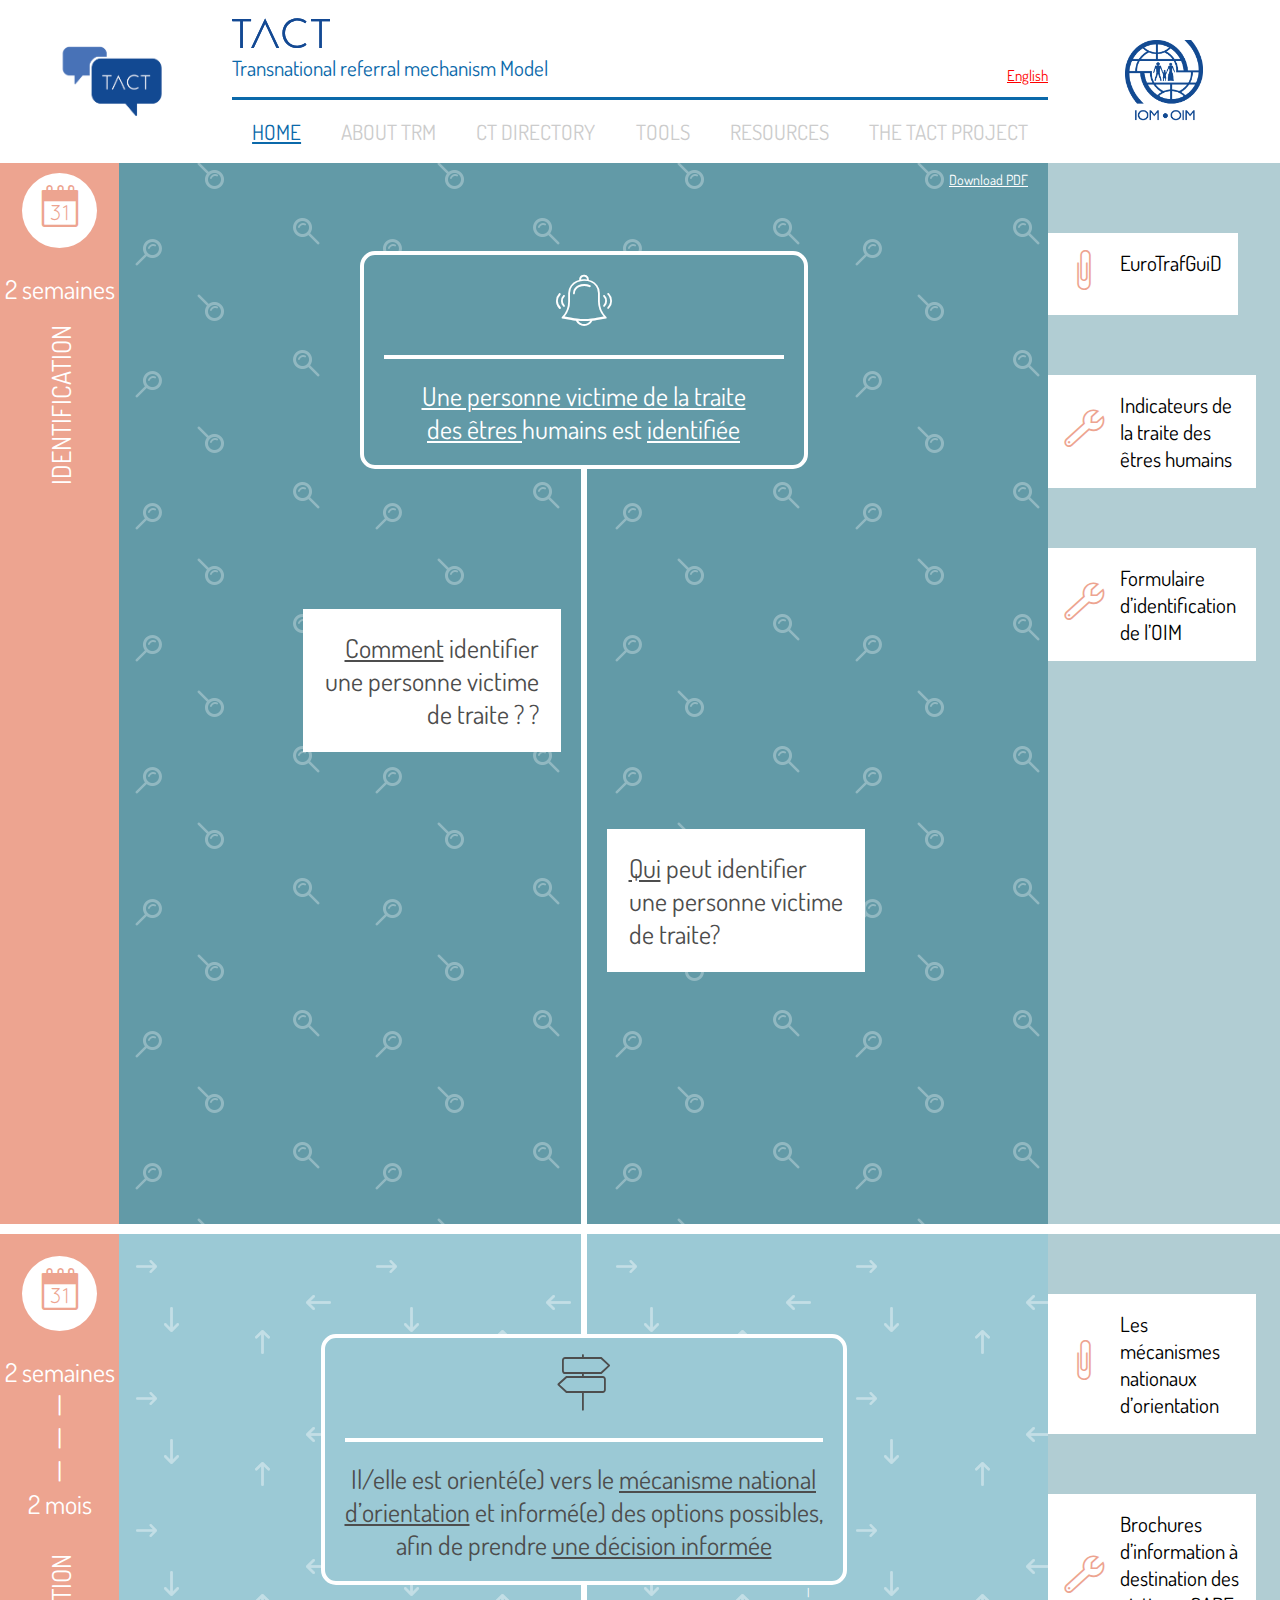
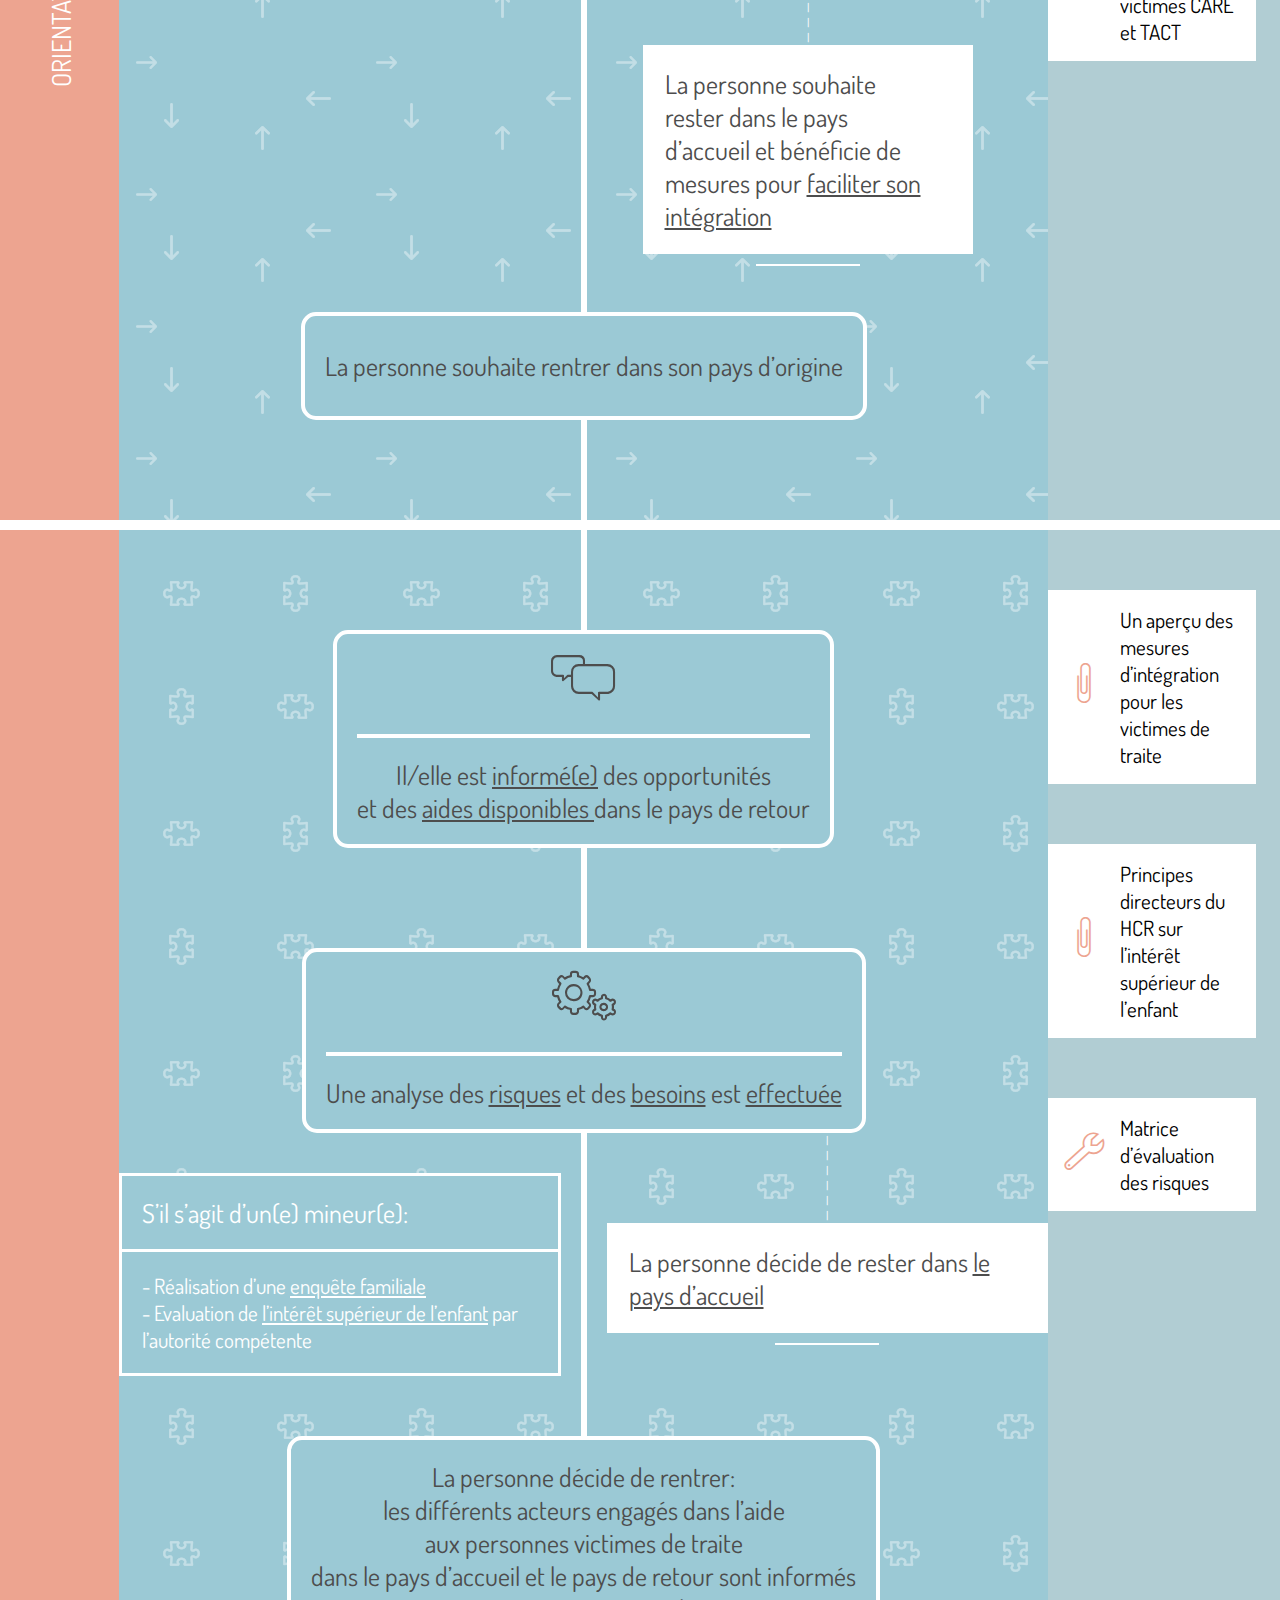
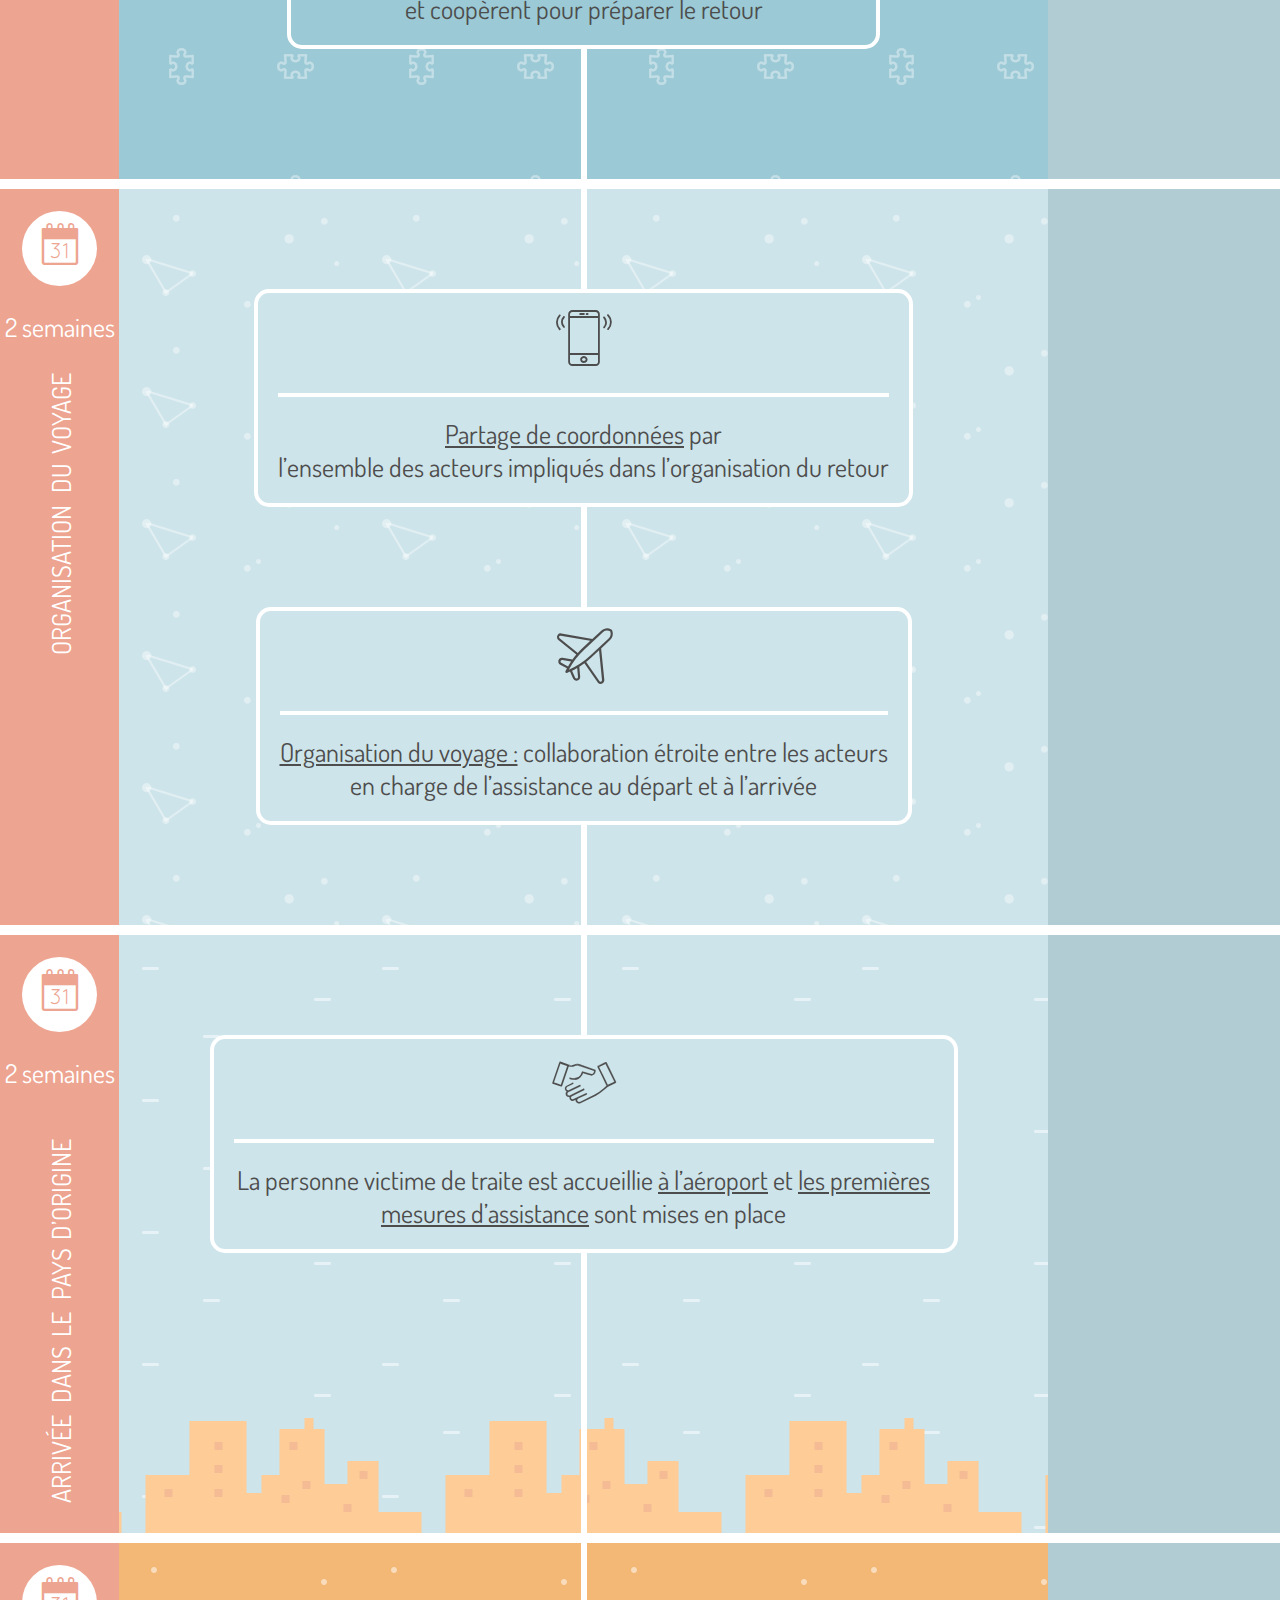
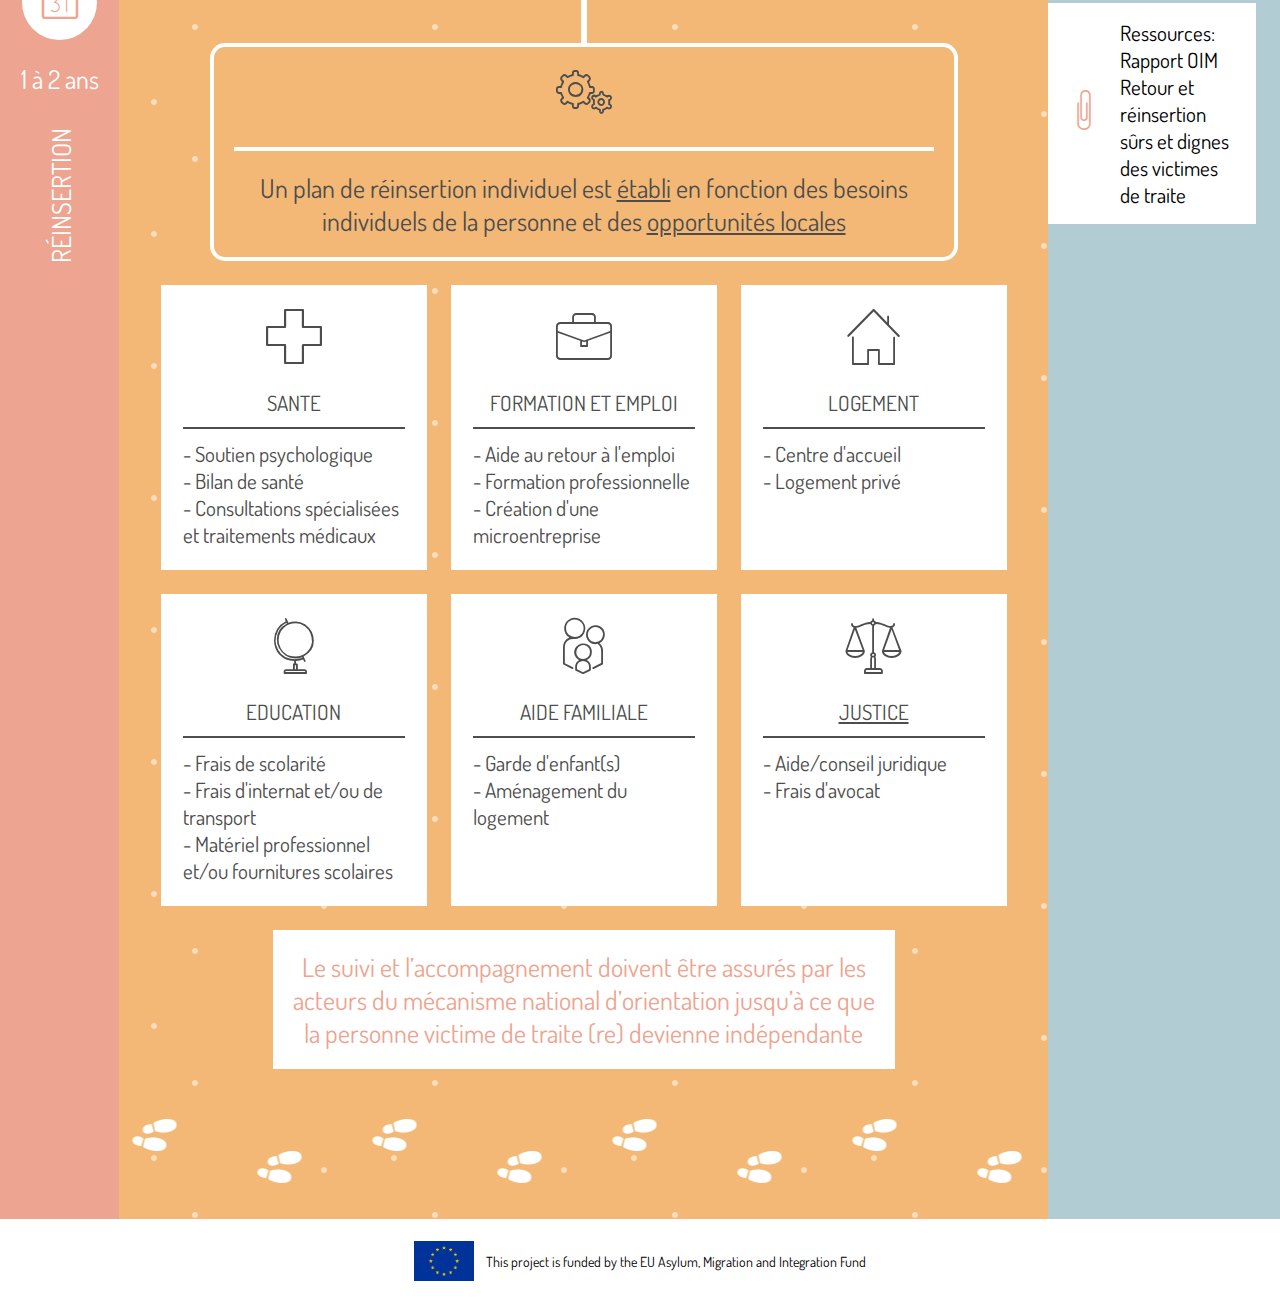
==== fr/index.html @ b8e8176a "finish translate links ressources / tools on index page put link to the english page" ====
<!DOCTYPE html>
<html>
<head>

	<title>TACT | Transnational referral mechanism Model</title>
	<meta charset="UTF-8">

	<script src="https://ajax.googleapis.com/ajax/libs/jquery/1.12.4/jquery.min.js"></script>
	<link href="https://fonts.googleapis.com/css?family=Dosis" rel="stylesheet">

	<script type="text/javascript">

		$(function() {
			// Set this variable with the height of your sidebar + header
			var offsetPixels = 859;
			var stopOffessetPixels = 1337;

			$(window).scroll(function() {

				console.log($(window).scrollTop());

				if ($(window).scrollTop() > offsetPixels && $(window).scrollTop() < stopOffessetPixels) {

					$( ".scrollingBox" ).css({
						"position": "fixed",
						"top": "167px"
					});

				} else {

					$( ".scrollingBox" ).css({
						"position": "static"
					});

				}

			});
		});

		function showModal (id) {
			console.log(document.getElementById(id))
			document.getElementById(id).classList.add('modal-open');
		}

		function hideModal (id) {
			document.getElementById(id).classList.remove('modal-open');
		}

	</script>

	<link href="./main.css" media="all" rel="stylesheet" type="text/css">
</head>
<body>
	<div style="display:flex;flex-direction:column;">

		<div style="position: fixed;top: 0;left: 0;width: 100%;z-index: 999;">

			<div style="display:flex;background-color:white;">

				<div class="flex justify-content-center" style="width:232px;min-width:232px;max-width:232px;text-align:center;"><img src="tact-logo.png" style="height:84px;margin-top:40px;" /></div>
				<div style="flex-grow:1;color:#0b69aa;display:flex;flex-direction:column;padding:18px 0 0 0;">
					<div><img src="tact-title.svg" style="height:30px;"></div>
					<div style="display:flex;">
						<div style="flex-grow:1;font-size:21px;">Transnational referral mechanism Model</div>
						<div><a style="color:red;font-size:15px;" href="../index.html">English</a></div>
					</div>
					<div style="height:3px;background-color:#0b69aa;margin:10px 0 0 0;"></div>
					<div style="display:flex;font-size:21px;text-align:center;">

						<a class="menu-button" href="./index.html" style="color: #0b69aa;text-decoration:underline;">HOME</a>
						<a class="menu-button" href="./about-trm.html" >ABOUT TRM</a>
						<a class="menu-button" href="http://iomfrance.org/sites/default/files/Repertoire_IOM_EN_2018_WEB.pdf" target="_blank" >CT DIRECTORY</a>
						<a class="menu-button" href="./tools.html" >TOOLS</a>
						<a class="menu-button" href="./resources.html" >RESOURCES</a>
						<a class="menu-button" href="./the-tact-project.html" >THE TACT PROJECT</a>

					</div>

				</div>
				<div class="flex justify-content-center" style="width:232px;min-width:232px;max-width:232px;text-align:center;"><img src="iom-oim-logo.svg" style="height:84px;margin-top:40px;" /></div>
			</div>

		</div>

		<div style="height:151px;"></div>

		<div style="display:flex;">

			<div style="background-color:#eda490;color:white;">
				<div class="flex justify-content-center" style="margin:22px;border-radius:75px;height:75px;width:75px;background-color:white;color:#eda490;"><i class="icon-calendar align-self-center" style="font-size:42px;"></i></div>
				<div style="text-align:center;margin-top:24px;">2 semaines</div>
				<div style="position:relative;margin-top:100px;">
					<div style="position: absolute;top: 50%;left: 50%;transform:  translateX(-50%) translateY(-50%) rotate(-90deg);">IDENTIFICATION</div>
				</div>
			</div>
			<div style="flex-grow:1;display:flex;flex-direction:column;background-color:#629aa7;color:white;background-image:url('images/background/loupe2.png'); ">

				<div style="height:100px;text-align:right;">
					<a style="color:white;display:block;padding:20px;font-size:14px;" href="Schema.pdf" target="_blank">Download PDF</a>

				</div>

				<div style="display:flex;justify-content:center;">
					<div style="min-width:400px;max-width:700px;margin:0 20px;border: 4px solid transparent;border-radius:15px;border-color:white;padding:0 20px;text-align:center; background-color:#629aa7; ">
						<div class="flex justify-content-center" style="height:100px;font-size:56px;"><i class="icon-bell align-self-center"></i></div>
						<div class="separator-horizontal"></div>
						<div style="padding:20px 0;"> <a onclick="showModal('VictimOfTrafficking')" name="VictimOfTraffickingLink" class="open-modal">Une personne victime de la traite</br> des êtres </a> humains est <a onclick="showModal('identified')" name="identifiedLink" class="open-modal">identifiée</a></div>
					</div>
				</div>

				<div style="flex-grow:1;display:table;width:100%;">

					<div style="width:50%;display: table-cell;vertical-align:top;border-style:solid;border-color:white;border-width:0 3px 0 0;text-align:right;">

						<div style="display:inline-block;background-color:white;color:#4d4d4d;padding:22px;margin: 140px 20px 0 0;"><a onclick="showModal('how')" name="howLink" class="open-modal">Comment</a> identifier </br> une personne victime </br> de traite ? ?</div>

					</div>
					<div style="width:50%;display: table-cell;vertical-align:top;border-style:solid;border-color:white;border-width:0 0 0 3px;">
						<div style="display:inline-block;background-color:white;color:#4d4d4d;padding:22px;margin: 360px 0 222px 20px;"><a onclick="showModal('who')" name="whoLink" class="open-modal">Qui</a> peut identifier </br> une personne victime </br> de traite?</div>
					</div>
				</div>

				<div style="display:flex;justify-content:center;height:30px;">
					<div style="background-color:white;width:6px;"></div>
				</div>

			</div>
			<div style="background-color:#b1cdd3;width:232px;min-width:232px;max-width:232px;">

				<div style="text-align:center;font-size:18px;padding-top:22px;color:#629aa7;"><br/></div>

				<a class="right-box" href="http://www.expertisefrance.fr/eng/What-we-do/Stability-Safety-and-Security/Identification-of-Victims-of-Trafficking-in-Human-Beings-EuroTrafGuID-Project" target="_blank" style="margin-top:38px;">
					<div class="flex">
						<div class="flex justify-content-center" style="font-size:40px;color:#eda490;padding-right:16px;"><i class="icon-clip align-self-center"></i></div>
						<div class="right-box-name">EuroTrafGuiD</div>
					</div>
				</a>

				<a class="right-box" href="./tools.html"target="_blank">
					<div class="flex">
						<div class="flex justify-content-center" style="font-size:40px;color:#eda490;padding-right:16px;"><i class="icon-wrench align-self-center"></i></div>
						<div class="right-box-name" class="right-box-name">Indicateurs de la traite des êtres humains</div>
					</div>
				</a>

				<a class="right-box" href="./tools.html" target="_blank">
					<div class="flex">
						<div class="flex justify-content-center" style="font-size:40px;color:#eda490;padding-right:16px;"><i class="icon-wrench align-self-center"></i></div>
						<div class="right-box-name" class="right-box-name">Formulaire d’identification de l’OIM</div>
					</div>
				</a>

			</div>


		</div>

		<div style="background-color:white;height:10px;"></div>

		<div style="display:flex;">

			<div style="background-color:#eda490;color:white;min-width:119px;width:119px;">
				<div class="scrollingBox">
					<div class="flex justify-content-center" style="margin:22px;border-radius:75px;height:75px;width:75px;background-color:white;color:#eda490;"><i class="icon-calendar align-self-center" style="font-size:42px;"></i></div>
					<div style="text-align:center;margin-top:24px;">2 semaines</div>
					<div style="text-align:center;">|<br>|<br>|</div>
					<div style="text-align:center;">2 mois</div>
					<div style="position:relative;margin-top:100px;">
						<div style="position: absolute;top: 50%;left: 50%;transform:  translateX(-50%) translateY(-50%) rotate(-90deg);">ORIENTATION</div>
					</div>
				</div>
			</div>

			<div style="flex-grow:1;display:flex;flex-direction:column;background-color:#9bc9d5;color:#4d4d4d;background-image:url('images/background/arrows.png');">

				<div style="display:flex;justify-content:center;height:100px;">
					<div style="background-color:white;width:6px;"></div>
				</div>

				<div style="display:flex;justify-content:center;">
					<div style="border: 4px solid transparent;border-radius:15px;border-color:white; padding:0 20px;text-align:center; background-color:#9bc9d5; ">
						<div class="flex justify-content-center" style="height:100px;font-size:56px;"><i class="icon-directions align-self-center"></i></div>
						<div class="separator-horizontal"></div>
						<div style="padding:20px 0;">Il/elle est orienté(e) vers le <a onclick="showModal('NationalReferralMechanism')" name="NationalReferralMechanismLink" class="open-modal">mécanisme national <br> d’orientation</a> et informé(e) des options possibles,<br> afin de prendre <a onclick="showModal('makeAnInformedDecision')" name="makeAnInformedDecisionLink" class="open-modal">une décision informée</a></div>
					</div>
				</div>

				<div style="flex-grow:1;display: table;width:100%;">

					<div style="width:50%;display: table-cell;vertical-align:top;border-style:solid;border-color:white;border-width:0 3px 0 0;text-align:right;">

					</div>
					<div style="width:50%;display: table-cell;vertical-align:top;border-style:solid;border-color:white;border-width:0 0 0 3px;">

						<div style="margin: 0 56px 46px 56px;display:inline-block;max-width:330px;">
							<div style="text-align:center;font-size:12px;color:white;">|<br>|<br>|<br>|</div>
							<div style="display:inline-block;background-color:white;color:#4d4d4d;padding:22px;">La personne souhaite <br> rester dans le pays <br> d’accueil et bénéficie de mesures pour <a onclick="showModal('BenefitsFromIntegrationMeasures')" name="BenefitsFromIntegrationMeasuresLink" class="open-modal">faciliter son intégration</a></div>
							<div style="margin: 0 auto;height:2px;width:104px;background-color:white;margin-top:10px;"></div>
						</div>
					</div>
				</div>

				<div style="display:flex;justify-content:center;">
					<div style="line-height:100px;border: 4px solid transparent;border-radius:15px;border-color:white;padding:0 20px;text-align:center; background-color:#9bc9d5; ">La personne souhaite rentrer dans son pays d’origine</div>
				</div>

				<div style="display:flex;justify-content:center;height:100px;">
					<div style="background-color:white;width:6px;"></div>
				</div>

			</div>


			<div style="background-color:#b1cdd3;width:232px;min-width:232px;max-width:232px;">

				<a class="right-box" href="https://www.osce.org/odihr/13967?download=true" target="_blank">
					<div class="flex">
						<div class="flex justify-content-center" style="font-size:40px;color:#eda490;padding-right:16px;"><i class="icon-clip align-self-center"></i></div>
						<div class="right-box-name">Les mécanismes nationaux d’orientation</div>
					</div>
				</a>

				<a class="right-box" href="./tools.html"target="_blank">
					<div class="flex">
						<div class="flex justify-content-center" style="font-size:40px;color:#eda490;padding-right:16px;"><i class="icon-wrench align-self-center"></i></div>
						<div class="right-box-name">Brochures d’information à destination des victimes CARE et TACT</div>
					</div>
				</a>

			</div>


		</div>

		<div style="background-color:white;height:10px;"></div>

		<div style="display:flex;">

			<div style="background-color:#eda490;color:white;min-width:119px;width:119px;">
				<div>


					<div style="text-align:center;margin-top:24px;"></div>
					<div style="text-align:center;"></div>
					<div style="position:relative;margin-top:100px;">
						<div style="position: absolute;top: 50%;left: 50%;transform:  translateX(-50%) translateY(-50%) rotate(-90deg);"></div>
					</div>
					<div style="position:relative;margin-top:200px;">
						<div style="position: absolute;top: 50%;left: 50%;transform:  translateX(-50%) translateY(-50%) rotate(-90deg);"></div>
					</div>
					<div style="position:relative;margin-top:252px;">
						<div style="position: absolute;top: 50%;left: 50%;transform:  translateX(-50%) translateY(-50%) rotate(-90deg);"></div>
					</div>
					<div style="position:relative;margin-top:312px;">
						<div style="position: absolute;top: 50%;left: 50%;transform:  translateX(-50%) translateY(-50%) rotate(-90deg);"></div>
					</div>
				</div>
			</div>

			<div style="flex-grow:1;display:flex;flex-direction:column;background-color:#9bc9d5;color:#4d4d4d;background-image:url('images/background/puzzle5.png');">

				<div style="display:flex;justify-content:center;height:100px;">
					<div style="background-color:white;width:6px;"></div>
				</div>

				<div style="display:flex;justify-content:center;">
					<div style="min-width:400px;max-width:700px;margin:0 20px;border: 4px solid transparent;border-radius:15px;border-color:white;padding:0 20px;text-align:center; background-color:#9bc9d5 ">
						<div class="flex justify-content-center" style="height:100px;font-size:64px;"><i class="icon-chat align-self-center"></i></div>
						<div class="separator-horizontal"></div>
						<div style="padding:20px 0;">Il/elle est <a onclick="showModal('madeAware')" name="madeAwareLink" class="open-modal">informé(e)</a> des opportunités <br> et des <a onclick="showModal('reintegrationOpportunities')" name="reintegrationOpportunitiesLink" class="open-modal">aides disponibles </a>dans le pays de retour</div>
					</div>
				</div>

				<div style="display:flex;justify-content:center;height:100px;">
					<div style="background-color:white;width:6px;"></div>
				</div>

				<div style="display:flex;justify-content:center;">
					<div style="min-width:400px;max-width:700px;margin:0 20px;border: 4px solid transparent;border-radius:15px;border-color:white;padding:0 20px;text-align:center; background-color:#9bc9d5 ">
						<div class="flex justify-content-center" style="height:100px;font-size:64px;"><i class="icon-gears align-self-center"></i></div>
						<div class="separator-horizontal"></div>
						<div style="padding:20px 0;"> Une analyse des <a onclick="showModal('risk')" name="riskLink" class="open-modal">risques</a> et des <a onclick="showModal('needs')" name="needsLink" class="open-modal">besoins</a> est <a onclick="showModal('performed')" name="performedLink" class="open-modal">effectuée </a> </div>
					</div>
				</div>

				<div style="flex-grow:1;display: table;width:100%;">

					<div style="width:50%;display: table-cell;vertical-align:top;border-style:solid;border-color:white;border-width:0 3px 0 0;text-align:right; ">

						<div style="margin: 40px 20px 60px 0;display:inline-block;text-align:left;border-style:solid;color:white; background-color:#9bc9d5; ">
							<div style="padding:20px;">S’il s’agit d’un(e) mineur(e): <a onclick="showModal('unaccompaniedChild')" name="unaccompaniedChildLink" class="open-modal"></a></div>
							<div style="height:3px;width:100%;background-color:white;"></div>
							<div style="padding:20px;font-size:21px;">- Réalisation d’une <a onclick="showModal('familyTracingAndAssessment')" name="familyTracingAndAssessmentLink" class="open-modal"> enquête familiale </a><br>- Evaluation de <a onclick="showModal('BestInterestDetermination')" name="BestInterestDeterminationLink" class="open-modal">l’intérêt supérieur de l’enfant</a> par l’autorité compétente</div>
						</div>

					</div>
					<div style="width:50%;display: table-cell;vertical-align:top;border-style:solid;border-color:white;border-width:0 0 0 3px;">

						<div style="margin: 0 0 0 20px;display:inline-block;">
							<div style="text-align:center;font-size:12px;color:white;">|<br>|<br>|<br>|<br>|<br>|</div>
							<div style="display:inline-block;background-color:white;color:#4d4d4d;padding:22px;">La personne décide de rester dans <a onclick="showModal('stayInTheCountryOfDestination')" name="stayInTheCountryOfDestinationLink" class="open-modal">le pays d’accueil</a></div>
							<div style="margin: 0 auto;height:2px;width:104px;background-color:white;margin-top:10px;"></div>
						</div>
					</div>
				</div>

				<div style="display:flex;justify-content:center;">
					<div style="border: 4px solid transparent;border-radius:15px;border-color:white;padding:20px;text-align:center; background-color:#9bc9d5; ">La personne décide de rentrer:<br> les différents acteurs engagés dans l’aide <br> aux personnes victimes de traite<br> dans le pays d’accueil et le pays de retour sont informés <br>et coopèrent pour préparer le retour<br></div>
				</div>

				<div style="display:flex;justify-content:center;height:100px;">
					<div style="background-color:white;width:6px;"></div>
				</div>

				<div style="display:flex;justify-content:center;height:30px;">
					<div style="background-color:white;width:6px;"></div>
				</div>

			</div>


			<div style="background-color:#b1cdd3;width:232px;min-width:232px;max-width:232px;">

				<a class="right-box" href="http://www.opvang.nl/files/Safe_Future_Methodology.pdf" target="_blank">
					<div class="flex">
						<div class="flex justify-content-center" style="font-size:40px;color:#eda490;padding-right:16px;"><i class="icon-clip align-self-center"></i></div>
						<div class="right-box-name">Un aperçu des mesures d’intégration pour les victimes de traite</div>
					</div>
				</a>

				<a class="right-box" href="http://www.osce.org/odihr/124268?download=true" target="_blank">
					<div class="flex">
						<div class="flex justify-content-center" style="font-size:40px;color:#eda490;padding-right:16px;"><i class="icon-clip align-self-center"></i></div>
						<div class="right-box-name">Principes directeurs du HCR sur l’intérêt supérieur de l’enfant</div>
					</div>
				</a>

				<a class="right-box" href="./tools.html"target="_blank">
					<div class="flex">
						<div class="flex justify-content-center" style="font-size:40px;color:#eda490;padding-right:16px;"><i class="icon-wrench align-self-center"></i></div>
						<div class="right-box-name">Matrice d’évaluation des risques</div>
					</div>
				</a>

			</div>


		</div>

		<div style="background-color:white;height:10px;"></div>

		<div style="display:flex;">

			<div style="background-color:#eda490;color:white;min-width:119px;width:119px;">
				<div>
					<div class="flex justify-content-center" style="margin:22px;border-radius:75px;height:75px;width:75px;background-color:white;color:#eda490;"><i class="icon-calendar align-self-center" style="font-size:42px;"></i></div>
					<div style="text-align:center;margin-top:24px;">2 semaines</div>
					<div style="position:relative;margin-top:70px;">
						<div style="position: absolute;top: 50%;left: 50%;transform:  translateX(-50%) translateY(-50%) rotate(-90deg);">VOYAGE</div>
					</div>
					<div style="position:relative;margin-top:135px;">
						<div style="position: absolute;top: 50%;left: 50%;transform:  translateX(-50%) translateY(-50%) rotate(-90deg);">DU</div>
					</div>
					<div style="position:relative;margin-top:237px;">
						<div style="position: absolute;top: 50%;left: 50%;transform:  translateX(-50%) translateY(-50%) rotate(-90deg);">ORGANISATION</div>
					</div>
				</div>
			</div>

			<div style="flex-grow:1;display:flex;flex-direction:column;background-color:#cde4ea;color:#4d4d4d;background-image:url('images/background/path2.png');">

				<div style="display:flex;justify-content:center;height:100px;">
					<div style="background-color:white;width:6px;"></div>
				</div>

				<div style="display:flex;justify-content:center;">
					<div style="min-width:400px;max-width:700px;margin:0 20px;border: 4px solid transparent;border-radius:15px;border-color:white; background-color:#cde4ea; padding:0 20px;text-align:center;">
						<div class="flex justify-content-center" style="height:100px;font-size:56px;"><i class="icon-phone align-self-center"></i></div>
						<div class="separator-horizontal"></div>
						<div style="padding:20px 0;"><a onclick="showModal('ContactDetailsAreShared')" name="ContactDetailsAreSharedLink" class="open-modal">Partage de coordonnées</a> par <br> l’ensemble des acteurs impliqués dans l’organisation du retour</div>
					</div>
				</div>

				<div style="display:flex;justify-content:center;height:100px;">
					<div style="background-color:white;width:6px;"></div>
				</div>

				<div style="display:flex;justify-content:center;">
					<div style="min-width:400px;max-width:700px;margin:0 20px;border: 4px solid transparent;border-radius:15px;border-color:white; background-color:#cde4ea; padding:0 20px;text-align:center;">
						<div class="flex justify-content-center" style="height:100px;font-size:56px;"><i class="icon-airplane align-self-center"></i></div>
						<div class="separator-horizontal"></div>
						<div style="padding:20px 0;"><a onclick="showModal('travelToCountryOfOrigin')" name="travelToCountryOfOriginLink" class="open-modal">Organisation du voyage :</a> collaboration étroite entre les acteurs <br> en charge de l’assistance au départ et à l’arrivée</div>
					</div>
				</div>

				<div style="display:flex;justify-content:center;height:100px;">
					<div style="background-color:white;width:6px;"></div>
				</div>

			</div>


			<div style="background-color:#b1cdd3;width:232px;min-width:232px;max-width:232px;">


			</div>


		</div>

		<div style="background-color:white;height:10px;"></div>

		<div style="display:flex;">

			<div style="background-color:#eda490;color:white;">
				<div class="flex justify-content-center" style="margin:22px;border-radius:75px;height:75px;width:75px;background-color:white;color:#eda490;"><i class="icon-calendar align-self-center" style="font-size:42px;"></i></div>
				<div style="text-align:center;margin-top:24px;">2 semaines</div>
				<div style="position:relative;margin-top:100px;">
					<div style="position: absolute;top: 50%;left: 50%;transform:  translateX(-50%) translateY(-50%) rotate(-90deg);">D’ORIGINE</div>
				</div>
				<div style="position:relative;margin-top:185px;">
					<div style="position: absolute;top: 50%;left: 50%;transform:  translateX(-50%) translateY(-50%) rotate(-90deg);"> PAYS </div>
				</div>
				<div style="position:relative;margin-top:235px;">
					<div style="position: absolute;top: 50%;left: 50%;transform:  translateX(-50%) translateY(-50%) rotate(-90deg);">LE</div>
				</div>
				<div style="position:relative;margin-top:285px;">
					<div style="position: absolute;top: 50%;left: 50%;transform:  translateX(-50%) translateY(-50%) rotate(-90deg);"> DANS </div>
				</div>
				<div style="position:relative;margin-top:370px;">
					<div style="position: absolute;top: 50%;left: 50%;transform:  translateX(-50%) translateY(-50%) rotate(-90deg);">ARRIVÉE</div>
				</div>
			</div>
			<div style="flex-grow:1;display:flex;flex-direction:column;background-color:#cde4ea;color:#4d4d4d;background-image:url('images/background/sky.png');">

				<div style="display:flex;justify-content:center;height:100px;">
					<div style="background-color:white;width:6px;"></div>
				</div>

				<div style="display:flex;justify-content:center;">
					<div style="min-width:400px;max-width:700px;margin:0 20px;border: 4px solid transparent;border-radius:15px;border-color:white;padding:0 20px;text-align:center; background-color:#cde4ea ">
						<div class="flex justify-content-center" style="height:100px;font-size:64px;"><i class="icon-handshake align-self-center"></i></div>
						<div class="separator-horizontal"></div>
						<div style="padding:20px 0;">La personne victime de traite est accueillie <a onclick="showModal('atTheAirport')" name="atTheAirportLink" class="open-modal">à l’aéroport</a> et <a onclick="showModal('immediateNeeds')" name="immediateNeedsLink" class="open-modal">les premières mesures d’assistance</a> sont mises en place</div>
					</div>
				</div>

				<div style="display:flex;justify-content:center;height:280px;background-image:url('images/background/city2.png'); background-repeat: repeat-x; background-position: center bottom;">
					<div style="background-color:white;width:6px;"></div>
				</div>

			</div>
			<div style="background-color:#b1cdd3;width:232px;min-width:232px;max-width:232px;">

				<!--
				<a class="right-box" href="./tools.html">
					<div class="flex">
						<div class="flex justify-content-center" style="font-size:40px;color:#eda490;padding-right:16px;"><i class="icon-clip align-self-center"></i></div>
						<div class="right-box-name">manual on<br>identification<br>of VoTs</div>

					</div>
				</a>



				<a class="right-box" href="./tools.html">
					<div class="flex">
						<div class="flex justify-content-center" style="font-size:40px;color:#eda490;padding-right:16px;"><i class="icon-wrench align-self-center"></i></div>
						<div class="right-box-name">TACT<br>NRM grid of <br>indicators</div>
					</div>
				</a>
				-->

			</div>

		</div>

		<div style="background-color:white;height:10px;"></div>

		<div style="display:flex;">

			<div style="background-color:#eda490;color:white;">
				<div class="flex justify-content-center" style="margin:22px;border-radius:75px;height:75px;width:75px;background-color:white;color:#eda490;"><i class="icon-calendar align-self-center" style="font-size:42px;"></i></div>
			<div style="text-align:center;">1 à 2 ans</div>
				<div style="position:relative;margin-top:100px;">
					<div style="position: absolute;top: 50%;left: 50%;transform:  translateX(-50%) translateY(-50%) rotate(-90deg);">RÉINSERTION</div>
				</div>
			</div>
			<div style="flex-grow:1;display:flex;flex-direction:column;background-color:#f3b876;color:#4d4d4d;background-image:url('images/background/floor.png'); ">

				<div style="display:flex;justify-content:center;height:100px;">
					<div style="background-color:white;width:6px;"></div>
				</div>

				<div style="display:flex;justify-content:center;">
					<div style="min-width:400px;max-width:700px;margin:0 20px;border: 4px solid transparent;border-radius:15px;border-color:white;padding:0 20px;text-align:center; background-color:#f3b876; ">
						<div class="flex justify-content-center" style="height:100px;font-size:56px;"><i class="icon-gears align-self-center"></i></div>
						<div class="separator-horizontal"></div>
						<div style="padding:20px 0;">Un plan de réinsertion individuel est <a onclick="showModal('established')" name="establishedLink" class="open-modal">établi</a> en fonction des besoins individuels de la personne et des <a onclick="showModal('availableOpportunities')" name="availableOpportunitiesLink" class="open-modal">opportunités locales</a></div>
					</div>
				</div>

				<table style="flex-grow:1;display: table;margin: 0 auto;border-spacing:24px;font-size:21px;">

					<tr>

						<td style="width:222px;display:table-cell;vertical-align:top;background-color:white;padding:22px;">

							<div class="flex justify-content-center" style="font-size:56px;margin-bottom:11px;"><i class="icon-cross align-self-center"></i></div>
							<div style="text-align:center;">SANTE</div>
							<div style="height:2px;width:100%;background-color:#4d4d4d;margin:11px 0;"></div>
							<div>- Soutien psychologique</div>
							<div>- Bilan de santé</div>
							<div>- Consultations spécialisées et traitements médicaux</div>

						</td>

						<td style="width:222px;display:table-cell;vertical-align:top;background-color:white;padding:22px;">

							<div class="flex justify-content-center" style="font-size:56px;margin-bottom:11px;"><i class="icon-suitcase align-self-center"></i></div>
							<div style="text-align:center;">FORMATION ET EMPLOI</div>
							<div style="height:2px;width:100%;background-color:#4d4d4d;margin:11px 0;"></div>
							<div>- Aide au retour à l'emploi</div>
							<div>- Formation professionnelle</div>
							<div>- Création d'une microentreprise</div>

						</td>

						<td style="width:222px;display:table-cell;vertical-align:top;background-color:white;padding:22px;">

							<div class="flex justify-content-center" style="font-size:56px;margin-bottom:11px;"><i class="icon-house align-self-center"></i></div>
							<div style="text-align:center;">LOGEMENT</div>
							<div style="height:2px;width:100%;background-color:#4d4d4d;margin:11px 0;"></div>
							<div>- Centre d'accueil</div>
							<div>- Logement privé</div>

						</td>

					</tr>

					<tr>

						<td style="width:222px;display:table-cell;vertical-align:top;background-color:white;padding:22px;">

							<div class="flex justify-content-center" style="font-size:56px;margin-bottom:11px;"><i class="icon-globe align-self-center"></i></div>
							<div style="text-align:center;">EDUCATION</div>
							<div style="height:2px;width:100%;background-color:#4d4d4d;margin:11px 0;"></div>
							<div>- Frais de scolarité</div>
							<div>- Frais d'internat et/ou de transport</div>
							<div>- Matériel professionnel et/ou fournitures scolaires</div>

						</td>

						<td style="width:222px;display:table-cell;vertical-align:top;background-color:white;padding:22px;">

							<div class="flex justify-content-center" style="font-size:56px;margin-bottom:11px;"><i class="icon-family align-self-center"></i></div>
							<div style="text-align:center;">AIDE FAMILIALE</div>
							<div style="height:2px;width:100%;background-color:#4d4d4d;margin:11px 0;"></div>
							<div>- Garde d'enfant(s)</div>
							<div>- Aménagement du logement</div>


						</td>

						<td style="width:222px;display:table-cell;vertical-align:top;background-color:white;padding:22px;">

							<div class="flex justify-content-center" style="font-size:56px;margin-bottom:11px;"><i class="icon-balance align-self-center"></i></div>
							<div style="text-align:center;"><a onclick="showModal('AccessToJustice')" name="AccessToJusticeLink" class="open-modal">JUSTICE</a></div>
							<div style="height:2px;width:100%;background-color:#4d4d4d;margin:11px 0;"></div>
							<div>- Aide/conseil juridique</div>
							<div>- Frais d'avocat</div>

						</td>

					</tr>

				</table>

				<div class="flex justify-content-center">

					<div style="background-color:white;margin:0 20px 20px 20px;text-align:center;padding: 20px;color:#eda490;display:inline-block;">
						Le suivi et l’accompagnement doivent être assurés par les</br>
						acteurs du mécanisme national d’orientation jusqu’à ce que</br>
						la personne victime de traite (re) devienne indépendante
					</div>

				</div>

				<div style="display:flex;justify-content:center;height:130px;background-image:url('images/background/step3.png'); background-repeat: repeat-x; background-position: center bottom;"></div>

			</div>
			<div style="background-color:#b1cdd3;width:232px;min-width:232px;max-width:232px; ">



				<a class="right-box" href="http://www.iomfrance.org/sites/default/files/Enhancing%20the%20Safety%20and%20Sustainability%20of%20the%20Return%20and%20Reintegration%20of%20VoTs.pdf" target="_blank">
					<div class="flex">
						<div class="flex justify-content-center" style="font-size:40px;color:#eda490;padding-right:16px;"><i class="icon-clip align-self-center"></i></div>
						<div class="right-box-name">Ressources: Rapport OIM Retour et réinsertion sûrs et dignes des victimes de traite</div>
					</div>
				</a>

			</div>

		</div>

		<div class="flex align-self-center justify-content-center" style="text-align:center;padding:22px">
			<img src="european-flag.svg" style="height:40px;padding-right:12px;">
			<div class="flex align-self-center justify-content-center" style="font-size:14px;white-space:nowrap;">This project is funded by the EU Asylum, Migration and Integration Fund</div>
		</div>

	</div>

	<div id="VictimOfTrafficking" class="modal">

		<a onclick="hideModal('VictimOfTrafficking')" class="background"></a>

		<div>
			<a onclick="hideModal('VictimOfTrafficking')" title="close" class="close">&times;</a>
			<h2>Une personne victime de la traite des êtres</h2>
			<p>La traite des êtres humains est définie par trois éléments:</p>
			<p>ACTION: recrutement, transport, transfert, accueil, hébergement</p>
			<p>MOYEN :menace, contrainte ou recours à la force ou tout autre forme de coercicion, enlèvement, abus d’autorité ou de faiblesse, fraude ou tromperie.</p>
			<p>BUT: l’exploitation sexuelle, le travail forcé (domestique, agricole, industriel), l’esclavage ou les pratiques analogues, la servitude, l’obligation à commettre des délits, le prélèvement et trafic d’organes.</p>
			<p>Le consentement de la victime ne doit pas être considéré dès lors qu'un des moyens listés a été utilisé.</p>
			<p><i class="icon-light-bulb align-self-center" style="color:#eda490"></i> Pour plus d'information, consultez le Protocole de Palerme et/ou la Convention du Conseil de l'Europe sur la traite des êtres humains.</p>
		</div>

	</div>

	<div id="identified" class="modal">

		<a onclick="hideModal('identified')" class="background"></a>

		<div>
			<a onclick="hideModal('identified')" title="close" class="close">&times;</a>
			<h2>Identifiée</h2>
			<p>Il n'existe de pas de liste universelle d'indicateurs, chaque Etat établit une grille d'indicateurs qui lui est propre. Dans le cadre d'un mécanisme transnational d'orientation, une liste commune doit être établie dans le cadre d'accords bilatéraux/multilatéraux. Des exemples de listes d'indicateurs utilisées par différents Etats et/ou institutions sont disponibles sous l'onglet "Outils". </p>
			<p><i class="icon-warning align-self-center" style="color:#eda490"></i> La formation des intervenants de première ligne (forces de l'ordre, professionnels de santé, ONGs, etc.) est primordiale pour permettre une identification rapide et efficace.</p>
		</div>

	</div>

	<div id="who" class="modal">

		<a onclick="hideModal('who')" class="background"></a>

		<div>
			<a onclick="hideModal('who')" title="close" class="close">&times;</a>
			<h2>Qui?</h2>
			<p>L'identification peut être réalisée par (liste non exhaustive):</p>
			<p>- des ONGs (spécialisées ou non)</br>
			- les services sociaux</br>
			- les services de santé</br>
			- les forces de l'ordre</br>
			- les conseillers retour</br>
			- les personnels d'ambassades et de consulats</p>
			<p><i class="icon-warning align-self-center" style="color:#eda490"></i> Dans certains pays, un ou plusieurs acteurs nationaux sont responsables officiellement et exclusivement de l'identification des victimes de traite, ce qui permet à ces dernières d'obtenir un statut spécifique.</p>
			<p><i class="icon-light-bulb align-self-center" style="color:#eda490"></i> A noter:</br>
			- la coopération transnationale doit être initiée rapidement, dès le stade de l'identification;</br>
			- l'analyse des besoins et des risques doit être lancée dès le stage de l'identification, et continuer durant tout le processus d'assistance;</br>
			- la mise en place d'activités de sensibilisation doit permettre au grand public d'orienter des cas potentiels vers les autorités responsables de l'identification.</p>
		</div>

	</div>

	<div id="how" class="modal">

		<a onclick="hideModal('how')" class="background"></a>

		<div>
			<a onclick="hideModal('how')" title="close" class="close">&times;</a>
			<h2>How?</h2>
			<p>Indicateurs principaux.</p>
			<p>Les victimes de la traite peuvent:</p>

			<p>
			- venir d'un pays / d'une localité connue pour être un lieu de provenance récurrent de personnes victimes de traite</br>
			- ne pas avoir organisé leur voyage elles-même</br>
			- devoir de l'argent à une tierce personne qui a payé les coûts du voyage jusqu'à la destination (contraction d'une dette)</br>
			- avoir peur de révéler leur statut administratif</br>
			- ne pas être en possession de leur documents d'identité ou de voyage, ces documents peuvent avoir été confisqués par une tierce personne</br>
			- avoir de faux documents d'identité ou de voyage</br>
			- n'avoir aucun document d'identité</p>

			<p>&#9679; Signes d'exploitation:</br>
			- travailler excessivement, sur de longues périodes</br>
			- ne pas avoir de jours de repos </br>
			- recevoir un salaire faible ou pas de salaire du tout</br>
			- être privé(e) d'accès aux soins </br>
			- souffrir de blessures qui semblent résulter d'une agression ou de l'application de mesures de contrôle</br>
			- voir leurs revenus et/ou documents retenus par l'employeur</p>

			<p>&#9679; Logement et conditions de vie:</br>
			- ne pas connaître du tout la langue du pays / la localité de destination</br>
			- ne pas avoir choisi leur logement et ne pas pouvoir en déménager</br>
			- ne pas être autorisé(e)s à recevoir des visites d'amis ou de membres de la famille</br>
			- ne pas connaître l'adresse de leur logement ou du lieu de travail</br>
			- avoir des intéractions sociales limitées</p>

			<p>&#9679; Liberté de parole et de mouvements</br>
			- montrer des signes d'anxiété</br>
			- montrer une grande méfiance envers les autorités</br>
			- permettre à d'autres de répondre à leur place</br>
			- ne pas pouvoir se déplacer d'un endroit à un autre sans être accompagné(e) d'une tierce personne</p>
		</div>

	</div>

	<div id="NationalReferralMechanism" class="modal">

		<a onclick="hideModal('NationalReferralMechanism')" class="background"></a>

		<div>
			<a onclick="hideModal('NationalReferralMechanism')" title="close" class="close">&times;</a>
			<h2>National Referral Mechanism</h2>
			<p>"Le mécanisme national d’orientation (MNO) est un mécanisme de coopération dans le cadre duquel les représentants de l’Etat remplissent leurs obligations de protection et de promotion des droits fondamentaux des victimes de la traite, en associant leurs efforts à ceux de la société civile au sein d’un partenariat stratégique" (OSCE, 2006). </p>
			<p>Le MNO permet d'assurer aux victimes l'accès à (liste non exhaustive): </br>
			- une protection</br>
			- un hébergement</br>
			- une prise en charge médicale </br>
			- une assistance légale (en particulier lorsque la victime décide de s'engager dans une procédure judiciaire)</br>
			- un accompagnement psycho-social</p>
			<p><i class="icon-warning align-self-center" style="color:#eda490"></i> Pour qu'un mécanisme transnational d'orientation puisse être mis en oeuvre, les MNOs des pays d'accueil et pays d'origine respectivement doivent être fonctionnels. Une division claire des tâches doit être établie, et une liste de noms et contacts partagée publiquement afin de faciliter les échanges aussi bien au niveau national qu'international. </p>
			<p>Des efforts doivent être engagés pour que les personnes clés responsables de la lutte contre la traite au sein des institutions ne changent pas trop fréquemment. Cela permet une coopération plus efficace, et permet de mieux évaluer les avancées.</p>
		</div>

	</div>

	<div id="BenefitsFromIntegrationMeasures" class="modal">

		<a onclick="hideModal('BenefitsFromIntegrationMeasures')" class="background"></a>

		<div>
			<a onclick="hideModal('BenefitsFromIntegrationMeasures')" title="close" class="close">&times;</a>
			<h2>Benefits from integration measures</h2>
			<p>Selon les différents pays d'accueil, les dispositifs d'intégration peuvent inclure : un accès à un hébergement, des cours de langues, une formation professionnelle, des services d'assistance psychosociale et de santé, une assistance juridique, etc.</p>
			<p><i class="icon-light-bulb align-self-center" style="color:#eda490"></i> A noter: l'accès à des dispositifs d'intégration spécifiques et / ou de droit commun dépend souvent du statut administratif de la victime dans le pays d'accueil (en fonction du type de titre de séjour). Il est important de plaider en faveur de l'octroi d'un titre de séjour de longue durée aux victimes de la traite, qui constitue souvent le principal levier d'intégration.</p>
		</div>

	</div>

	<div id="makeAnInformedDecision" class="modal">

		<a onclick="hideModal('makeAnInformedDecision')" class="background"></a>

		<div>
			<a onclick="hideModal('makeAnInformedDecision')" title="close" class="close">&times;</a>
			<h2>une décision informée</h2>
			<p>Pendant la période de réflexion (de 30 à 60 jours après l'identification), la personne victime évalue sa situation personnelle. Il / elle doit être informé(e) de son droit à prendre une décision éclairée quant au souhait de rester dans le pays de destination ou de rentrer dans son pays d'origine (ou de résidence).</p>
			<p><i class="icon-warning align-self-center" style="color:#eda490"></i> Si la personne victime choisit de rentrer dans son pays d'origine, il est important de placer cette personne au coeur du processus et d'encourager les contacts (par exemple par vidéoconférence) avec les parties prenantes du MNO dans le pays de retour, notamment afin de limiter les attentes en présentant de manière réaliste les options possibles dans le pays d'origine. </p>
		</div>

	</div>

	<div id="stayInTheCountryOfDestination" class="modal">

		<a onclick="hideModal('stayInTheCountryOfDestination')" class="background"></a>

		<div>
			<a onclick="hideModal('stayInTheCountryOfDestination')" title="close" class="close">&times;</a>
			<h2>le pays d’accueil</h2>
			<p>La victime sollicite un permis de séjour ou dépose une demande d'asile, et est accompagnée par des acteurs du MNO dans son parcours d'intégration dans le pays d'accueil. Il / elle est accompagné (e) dans sa procédure judiciaire le cas échéant, et en particulier dans la demande d'accès à une indemnisation.</p>
		</div>

	</div>

	<div id="countryOfResidence" class="modal">

		<a onclick="hideModal('countryOfResidence')" class="background"></a>

		<div>
			<a onclick="hideModal('countryOfResidence')" title="close" class="close">&times;</a>
			<h2>country of residence</h2>
			<p>The return can take place to any country where the beneficiary has the right to stay legally.</p>
		</div>

	</div>

	<div id="madeAware" class="modal">

		<a onclick="hideModal('madeAware')" class="background"></a>

		<div>
			<a onclick="hideModal('madeAware')" title="close" class="close">&times;</a>
			<h2>informé(e)</h2>
			<p>L'information est délivrée par le conseiller retour au sein du pays d'accueil et par les différentes parties prenantes du MNO dans le pays d'origine. Lorsque cela est possible, des vidéoconférences avec ces derniers doivent être organisées pour échanger sur les attentes et la réalité dans le pays de retour.</p>
		</div>

	</div>

	<div id="reintegrationOpportunities" class="modal">

		<a onclick="hideModal('reintegrationOpportunities')" class="background"></a>

		<div>
			<a onclick="hideModal('reintegrationOpportunities')" title="close" class="close">&times;</a>
			<h2>aides disponibles</h2>
			<p>L'aide à la réinsertion disponible varie en fonction du pays de retour et des programmes disponibles localement. Les programmes d'aide à la réinsertion complets peuvent inclure l'accès à un bilan de santé, un hébergement, un soutien psychosocial, une assistance juridique, une reprise d'études ou une formation professionnelle, ou encore une aide pour mettre en place une activité génératrice de revenus.</p>
		</div>

	</div>

	<div id="risk" class="modal">

		<a onclick="hideModal('risk')" class="background"></a>

		<div>
			<a onclick="hideModal('risk')" title="close" class="close">&times;</a>
			<h2>risques</h2>
			<p>L'évaluation des risques comprend à la fois les facteurs internes (liés à la situation personnelle de la victime, par exemple la participation de membres de la famille au processus de recrutement) et les facteurs externes (tels que les contraintes/facteurs qui poussent des individus à quitter leur pays d'origine).</p>
			<p>Si l'évaluation conclut à un degré de risque élevé, un plan de gestion et réduction des risques doit être élaboré (le formulaire standard utilisé par l'OIM est disponible dans l'onglet Outils).</p>
		</div>

	</div>

	<div id="needs" class="modal">

		<a onclick="hideModal('needs')" class="background"></a>

		<div>
			<a onclick="hideModal('needs')" title="close" class="close">&times;</a>
			<h2>besoins</h2>
			<p>Les victimes de la traite peuvent présenter des besoins nombreux et variés, ils peuvent être radicalement différents d'une personne à l'autre. Ces besoins comprennent (liste non exhaustive):</br>
			- besoins de soins de santé</br>
			- besoins psycho-sociaux</br>
			- rétablissement des liens familiaux </br>
			- besoins de la vie quotidienne (nourriture, vêtements ...)</br>
			- garde d'enfants</br>
			- besoins en éducation / formation</p>
		</div>

	</div>

	<div id="performed" class="modal">

		<a onclick="hideModal('performed')" class="background"></a>

		<div>
			<a onclick="hideModal('performed')" title="close" class="close">&times;</a>
			<h2>effectuée</h2>
			<p>L'évaluation des risques et des besoins doit être effectuée par une équipe multidisciplinaire comprenant les parties prenantes des MNO du pays d'accueil et d'origine. Cela permet de coordonner l'assistance à l'arrivée.</p>
		</div>

	</div>

	<div id="unaccompaniedChild" class="modal">

		<a onclick="hideModal('unaccompaniedChild')" class="background"></a>

		<div>
			<a onclick="hideModal('unaccompaniedChild')" title="close" class="close">&times;</a>
			<h2>Unaccompanied child</h2>
			<p>Le Comité des droits de l'enfant définit les enfants migrants non accompagnés comme des enfants qui ont été séparés de leurs deux parents et de leurs proches, et qui ne sont pas pris en charge par un adulte qui, selon la loi ou la coutume, en est responsable.</p>
			<p>Une coordination en amont entre les MNO du pays d'accueil et du pays d'origine est nécessaire pour effectuer l'évaluation et la détermination de l'intérêt supérieur de l'enfant (BIAD).</p>
		</div>

	</div>

	<div id="familyTracingAndAssessment" class="modal">

		<a onclick="hideModal('familyTracingAndAssessment')" class="background"></a>

		<div>
			<a onclick="hideModal('familyTracingAndAssessment')" title="close" class="close">&times;</a>
			<h2>enquête familiale</h2>
			<p>Cette évaluation est réalisée dans le pays d'origine par des organisations ou institutions locales, qui rencontrent les membres de la famille et les représentants de la communauté locale pour recueillir des informations sur la situation socio-économique de la famille, afin d'évaluer quelles options peuvent être les plus bénéfiques pour l'enfant à court et moyen terme.</p>
		</div>

	</div>

	<div id="BestInterestDetermination" class="modal">

		<a onclick="hideModal('BestInterestDetermination')" class="background"></a>

		<div>
			<a onclick="hideModal('BestInterestDetermination')" title="close" class="close">&times;</a>
			<h2>l’intérêt supérieur de l'enfant</h2>
			<p>Le retour d'un enfant victime de la traite ne peut être envisagé que si l'autorité compétente a déterminé, pendant le processus d'évaluation et la détermination de l'intérêt supérieur de l'enfant, que son intérêt supérieur le justifiait. En cas de retour, deux possibilités doivent être explorées:</p>
			<p>- regroupement familial: sur la base des conclusions de la recherche et évaluation de la famille réalisée</p>
			<p>- hébergement dans un foyer spécialisé</p>
		</div>

	</div>

	<div id="stayInTheCountryOfDestination" class="modal">

		<a onclick="hideModal('stayInTheCountryOfDestination')" class="background"></a>

		<div>
			<a onclick="hideModal('stayInTheCountryOfDestination')" title="close" class="close">&times;</a>
			<h2>le pays d’accueil</h2>
			<p>In case the victim isThe risk and needs assessment should be performed as soon as the return is envisaged by the victim, and with no consequence if the s/he decides after this process to stay in the country of destination:</p>
			<p>- because the risks assessment shows that the return is not safe enough</p>
			<p>- because his/her personal situation has changed and/or he/she doesn't wish to return anymore</p>
		</div>

	</div>

	<div id="ContactDetailsAreShared" class="modal">

		<a onclick="hideModal('ContactDetailsAreShared')" class="background"></a>

		<div>
			<a onclick="hideModal('ContactDetailsAreShared')" title="close" class="close">&times;</a>
			<h2>Partage de coordonnées</h2>
			<p>Un livret avec des contacts utiles et les coordonnées de la personne chargée de l'assistance à la réception / arrivée doit être remis à la personne qui rentre.</p>
			<p>Il/elle doit être encouragé à fournir des coordonnées afin de faciliter le suivi à l'arrivée. Pour cela, il est particulièrement important d'établir de solides relations de confiance avec la personne.</p>
		</div>

	</div>

	<div id="travelToCountryOfOrigin" class="modal">

		<a onclick="hideModal('travelToCountryOfOrigin')" class="background"></a>

		<div>
			<a onclick="hideModal('travelToCountryOfOrigin')" title="close" class="close">&times;</a>
			<h2>Organisation du voyage</h2>
			<p>L'organisation du voyage comprend:</br>
			- L'obtention de documents de voyage</br>
			- L'achat de billet d'avion / train jusqu'à la destination finale
			</p>
			<p><i class="icon-warning align-self-center" style="color:#eda490"></i> Le rôle des ambassades et des consulats est essentiel pour obtenir des documents de voyage, leur personnel doit donc être sensibilisé et formé à l'identification et l'orientation des victimes de la traite.
Il est important d'assurer la sécurité des personnes pendant le voyage: les vols directs doivent être privilégiés, l'assistance en transit organisée si nécessaire, une escorte opérationnelle (obligatoire pour les enfants victimes de traite) et / ou médicale prévue lorsque nécessaire.</p>
		</div>

	</div>

	<div id="atTheAirport" class="modal">

		<a onclick="hideModal('atTheAirport')" class="background"></a>

		<div>
			<a onclick="hideModal('atTheAirport')" title="close" class="close">&times;</a>
			<h2>à l’aéroport</h2>
			<p>L'assistance à l'arrivée consiste à aider la personne lors des contrôles d'immigration à l'aéroport.</p>
			<p><i class="icon-warning align-self-center" style="color:#eda490"></i> L'assistance à l'arrivée est organisée seulement si la victime y consent avant son départ. En effet, des membres de la famille viennent parfois chercher la personne à l'aéroport et ne sont pas conscients de l'expérience que celle-ci a vécue à l'étranger.</p>
			<p><i class="icon-light-bulb align-self-center" style="color:#eda490"></i> Rencontrer et se présenter dès l'arrivée aide à établir un premier lien de confiance avec les acteurs du MNO dans le pays de retour. </p>
		</div>

	</div>

	<div id="immediateNeeds" class="modal">

		<a onclick="hideModal('immediateNeeds')" class="background"></a>

		<div>
			<a onclick="hideModal('immediateNeeds')" title="close" class="close">&times;</a>
			<h2>les premières mesures d’assistance</h2>
			<p>Les besoins immédiats à l'arrivée comprennent:  un hébergement temporaire, un bilan de santé, une allocation de subsistance (vêtements, nourriture).</p>
		</div>

	</div>

	<div id="established" class="modal">

		<a onclick="hideModal('established')" class="background"></a>

		<div>
			<a onclick="hideModal('established')" title="close" class="close">&times;</a>
			<h2>établi</h2>
			<p>Il est important qu'un seul intervenant au sein des acteurs du MNO soit chargé du suivi individuel de la personne, afin d'éviter que trop d'acteurs impliqués obligent la victime à répéter plusieurs fois son histoire. Cet intervenant référent rapporte ensuite aux autres parties prenantes du MNO.</p>
		</div>

	</div>

	<div id="availableOpportunities" class="modal">

		<a onclick="hideModal('availableOpportunities')" class="background"></a>

		<div>
			<a onclick="hideModal('availableOpportunities')" title="close" class="close">&times;</a>
			<h2>opportunités locales</h2>
			<p>Les opportunités varient en fonction du pays de retour et des programmes disponibles localement.</p>
		</div>

	</div>

	<div id="AccessToJustice" class="modal">

		<a onclick="hideModal('AccessToJustice')" class="background"></a>

		<div>
			<a onclick="hideModal('AccessToJustice')" title="close" class="close">&times;</a>
			<h2>JUSTICE</h2>
			<p>La coopération entre les systèmes judiciaires du pays d'accueil et du pays de retour sont indispensables pour garantir un vrai accès à la justice. </p>
			<p>La possibilité pour la victime de se rendre à nouveau dans le pays d'accueil dans le cadre des poursuites judiciaires, et de l'accès aux indemnités, doit être explorée. </p>
		</div>

	</div>
</body>
</html>
---- fr/main.css ----
html, body {
	margin: 0;
	font-size: 26px;
	font-family: 'Dosis', sans-serif;
}

.flex{display:-webkit-flex;display:-moz-flex;display:-ms-flexbox;display:flex}
.flex-column{display:-webkit-flex;display:-moz-flex;display:-ms-flexbox;display:flex;flex-direction:column;-webkit-flex-direction:column}
.flex-wrap{-webkit-flex-wrap:wrap;flex-wrap:wrap}
.flex-one{-webkit-flex:1;flex:1}
.flex-grow-one{-webkit-box-flex:1;-webkit-flex-grow:1;-ms-flex-positive:1;flex-grow:1}
.flex-grow-two{-webkit-box-flex:2;-webkit-flex-grow:2;-ms-flex-positive:2;flex-grow:2}
.flex-shrink-zero{-webkit-flex-shrink:0;flex-shrink:0}
.flex-shrink-one{-webkit-flex-shrink:1;flex-shrink:1}
.flex-shrink-two{-webkit-flex-shrink:2;flex-shrink:2}
.align-items-center{-webkit-align-items:center;align-items:center}
.align-items-stretch{-webkit-align-items:stretch;align-items:stretch}
.align-items-flex-end{-webkit-align-items:flex-end;align-items:flex-end}
.align-self-center{-webkit-align-self:center;align-self:center}
.align-self-stretch{-webkit-align-self:stretch;align-self:stretch}
.justify-content-center{-webkit-justify-content:center;justify-content:center;}

/* Generated by Glyphter (http://www.glyphter.com) on  Mon Sep 26 2016*/
@font-face {
	font-family: 'tact icons';
	src: url('fonts/tact-icons.eot');
	src: url('fonts/tact-icons.eot?#iefix') format('embedded-opentype'),
		 url('fonts/tact-icons.woff') format('woff'),
		 url('fonts/tact-icons.ttf') format('truetype'),
		 url('fonts/tact-icons.svg#tact-icons') format('svg');
	font-weight: normal;
	font-style: normal;
}
[class*='icon-']:before{
	display: inline-block;
   font-family: 'tact icons';
   font-style: normal;
   font-weight: normal;
   line-height: 1;
   -webkit-font-smoothing: antialiased;
   -moz-osx-font-smoothing: grayscale
}
.icon-bell:before{content:'\0041';}
.icon-directions:before{content:'\0042';}
.icon-wrench:before{content:'\0043';}
.icon-calendar:before{content:'\0044';}
.icon-clip:before{content:'\0045';}
.icon-airplane:before{content:'\0046';}
.icon-chat:before{content:'\0047';}
.icon-phone:before{content:'\0048';}
.icon-handshake:before{content:'\0049';}
.icon-gears:before{content:'\004a';}
.icon-cross:before{content:'\004b';}
.icon-suitcase:before{content:'\004c';}
.icon-house:before{content:'\004d';}
.icon-globe:before{content:'\004e';}
.icon-family:before{content:'\004f';}
.icon-balance:before{content:'\0050';}
.icon-light-bulb:before{content:'\0051';}
.icon-warning:before{content:'\0052';}

.separator-horizontal {
	background-color:white;
	height:4px;
	width:100%;
}

.open-modal {
	text-decoration: underline;
	color: inherit;
}

.open-modal:hover {
	color: #eda490;
	cursor: pointer;
}

.modal {

	position: fixed;
	left: 0;
	top: 0;
	width:100%;
	height:100%;
	z-index: 999;
	opacity:0;
	overflow: auto;
	background:rgba(0,0,0,0.8);
	-webkit-transition: opacity 400ms ease-in;
	-moz-transition: opacity 400ms ease-in;
	transition: opacity 400ms ease-in;
	pointer-events: none;

}

.modal-open, .modal:target {
	opacity:1;
	pointer-events: auto;
}

.modal > div {
	width: 760px;
	position: relative;
	margin: 10% auto;
	padding: 12px 26px 26px 26px;
	background: white;
}

.modal h2 {
	color: #eda490;
	text-decoration: underline;
	margin-top: 16px;
}

.modal p {
	font-size: 20px;
}

.modal .background {
	position: fixed;
	left: 0;
	top: 0;
	width:100%;
	height:100%;
	position:absolute;
	cursor:default;
}

.modal .close {
	color: #197bb5;
	position: absolute;
	right: 18px;
	text-align: center;
	top: 0px;
	width: 24px;
	text-decoration: none;
	font-size:40px;
	cursor: pointer;
}

.modal .close:hover {
	color: #00d9ff;
}

.menu-button {
	-webkit-box-flex:1;-webkit-flex-grow:1;-ms-flex-positive:1;flex-grow:1;
	color:#cccccc;
	padding: 18px 0;
	text-decoration: none;
}

.menu-button:hover {
	color: #0b69aa;
	cursor:pointer;
}

.right-box {
	color: inherit;
	text-decoration: none;
	display: inline-block;
	margin-top: 60px;
	background-color: white;
	font-size: 21px;
	padding:16px;
}

.right-box:last-of-type {
	margin-bottom: 60px;
}

.right-box:hover {
	color: #eda490;
	cursor:pointer;
}

.right-box-name {
	max-width: 120px;
	text-overflow: ellipsis;
	overflow: hidden;
}
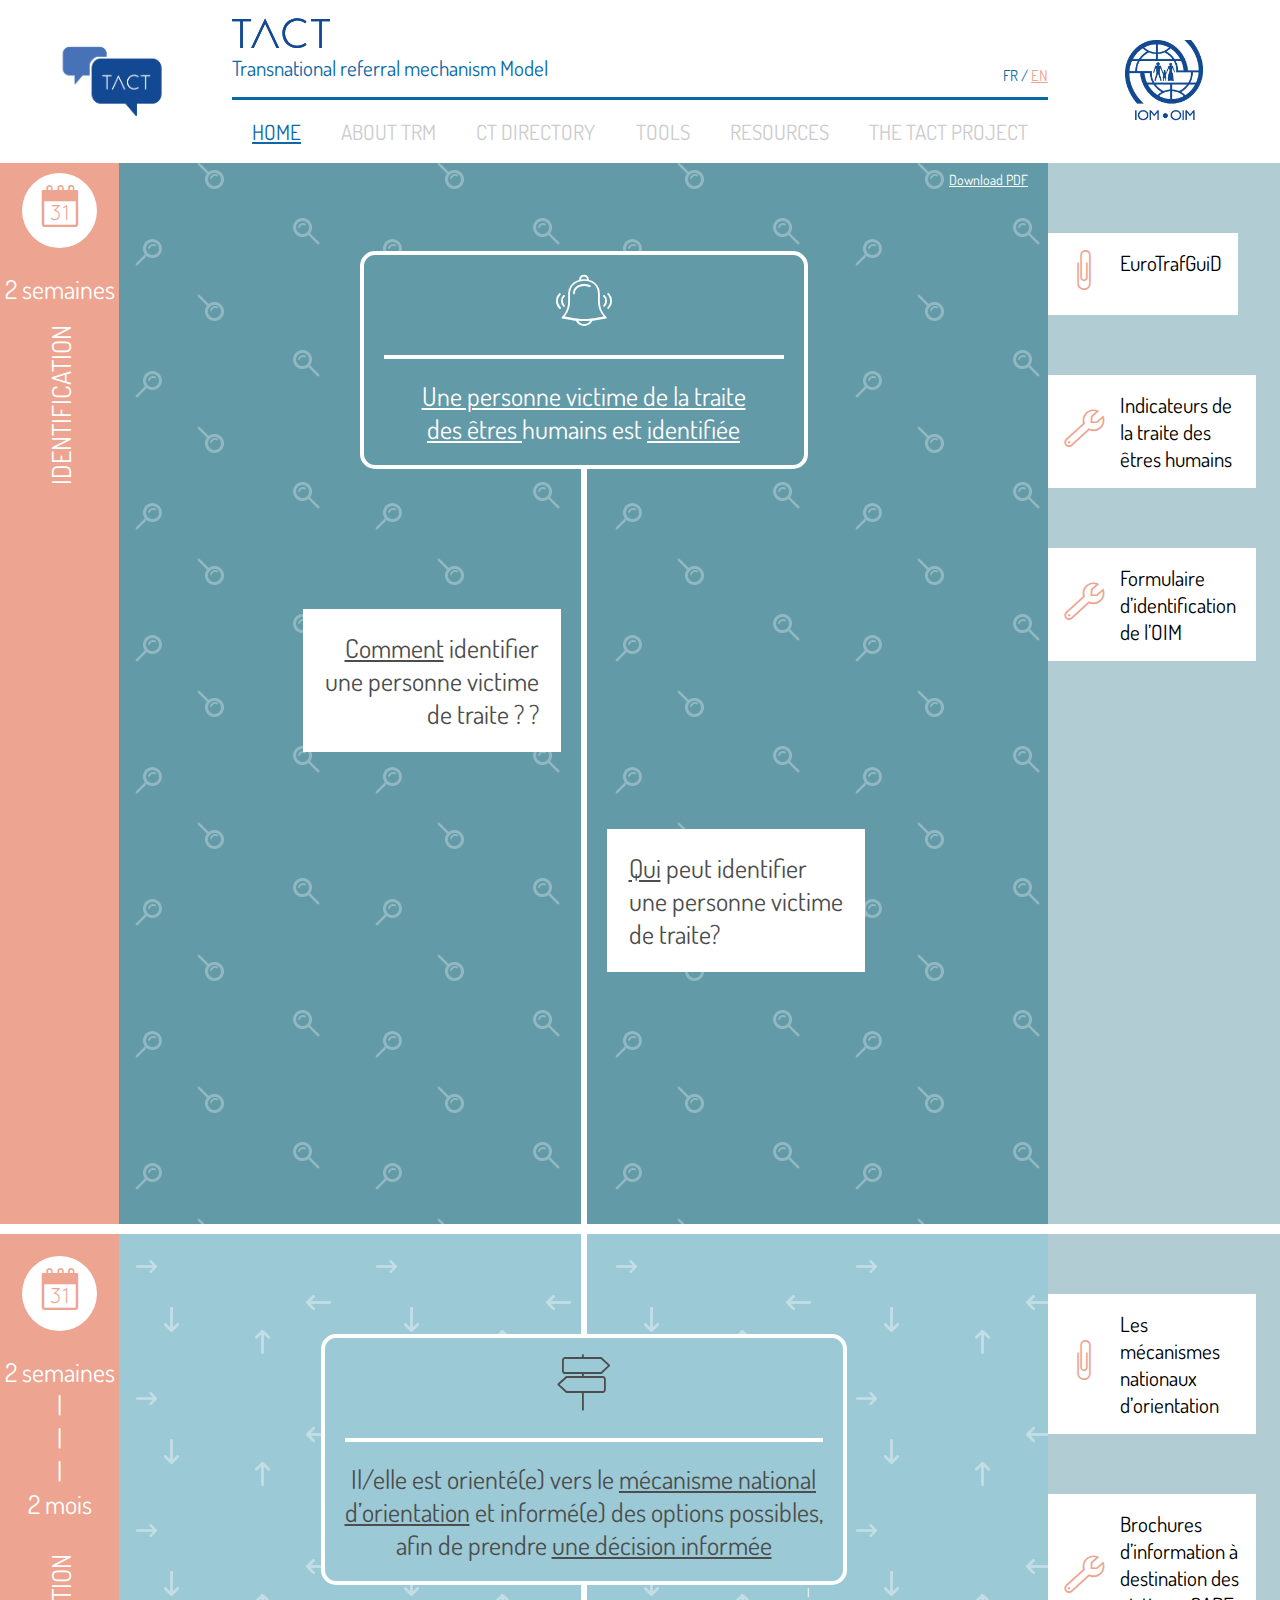
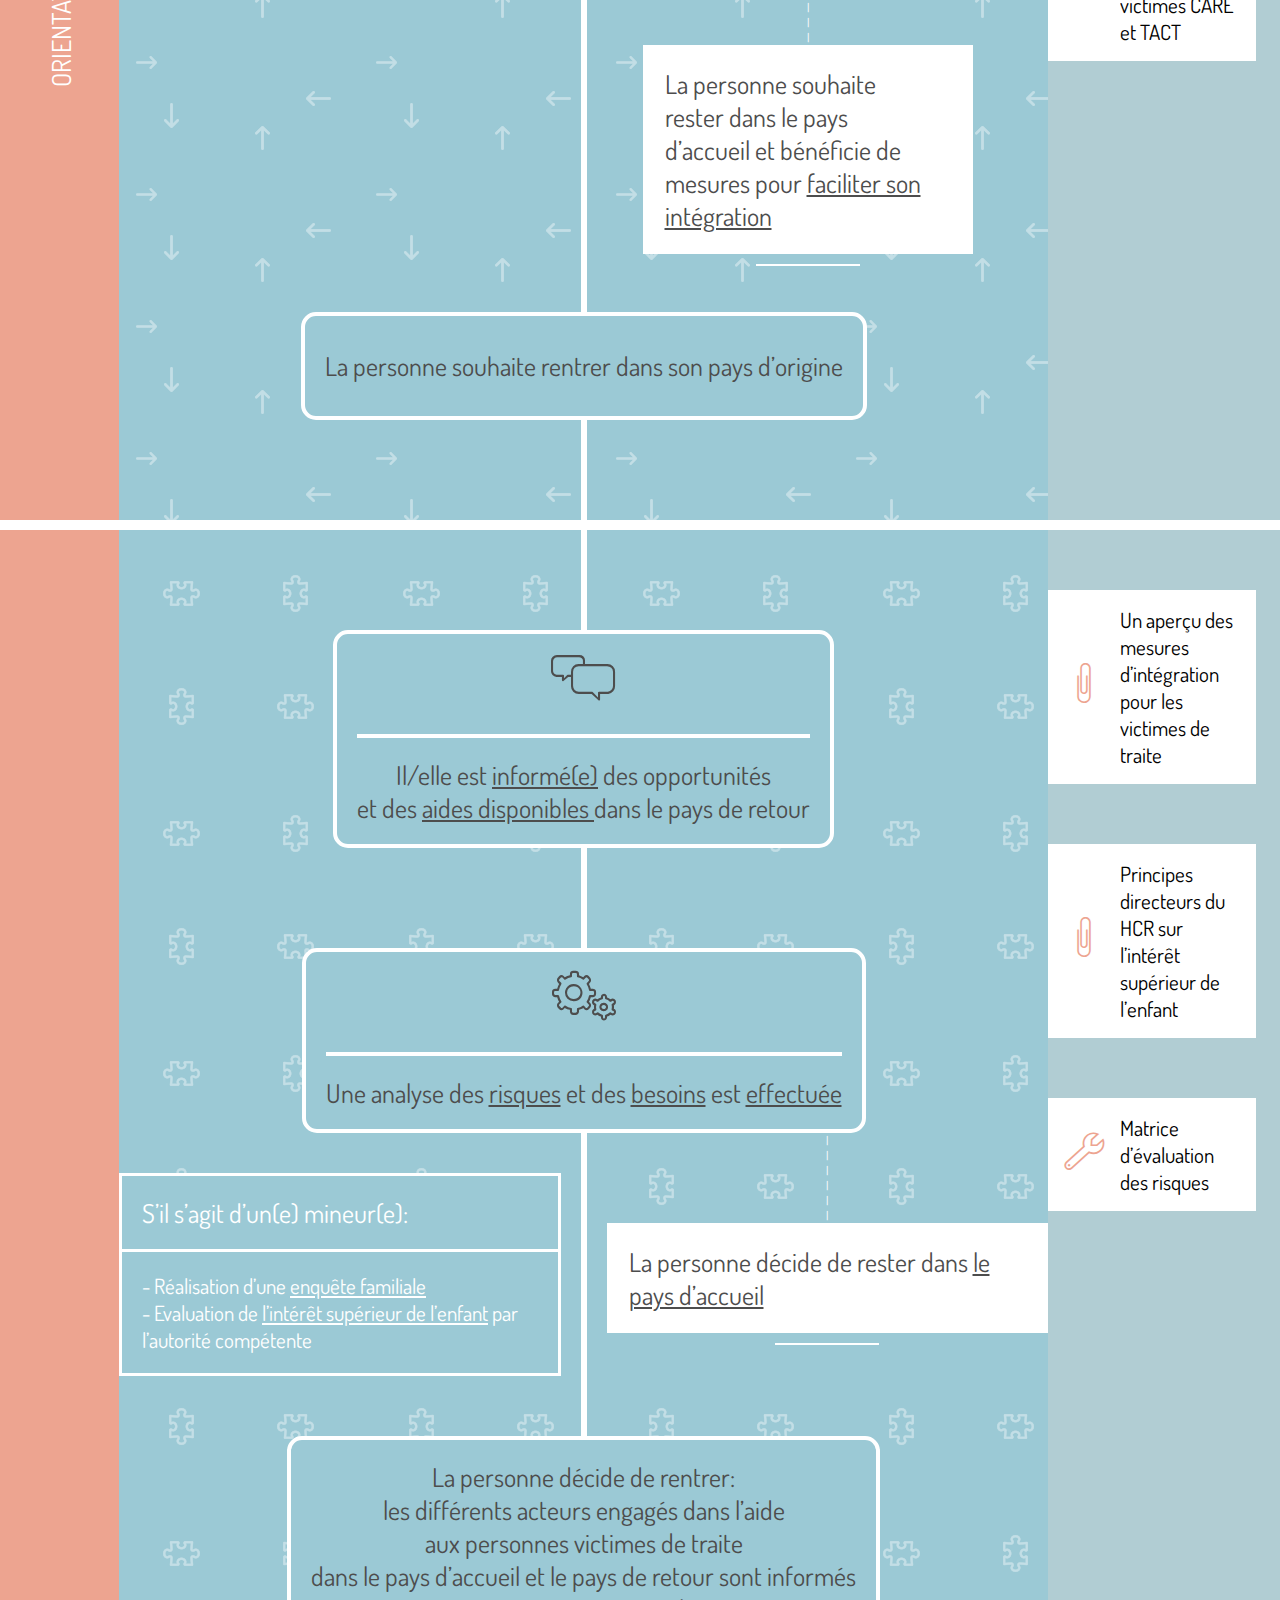
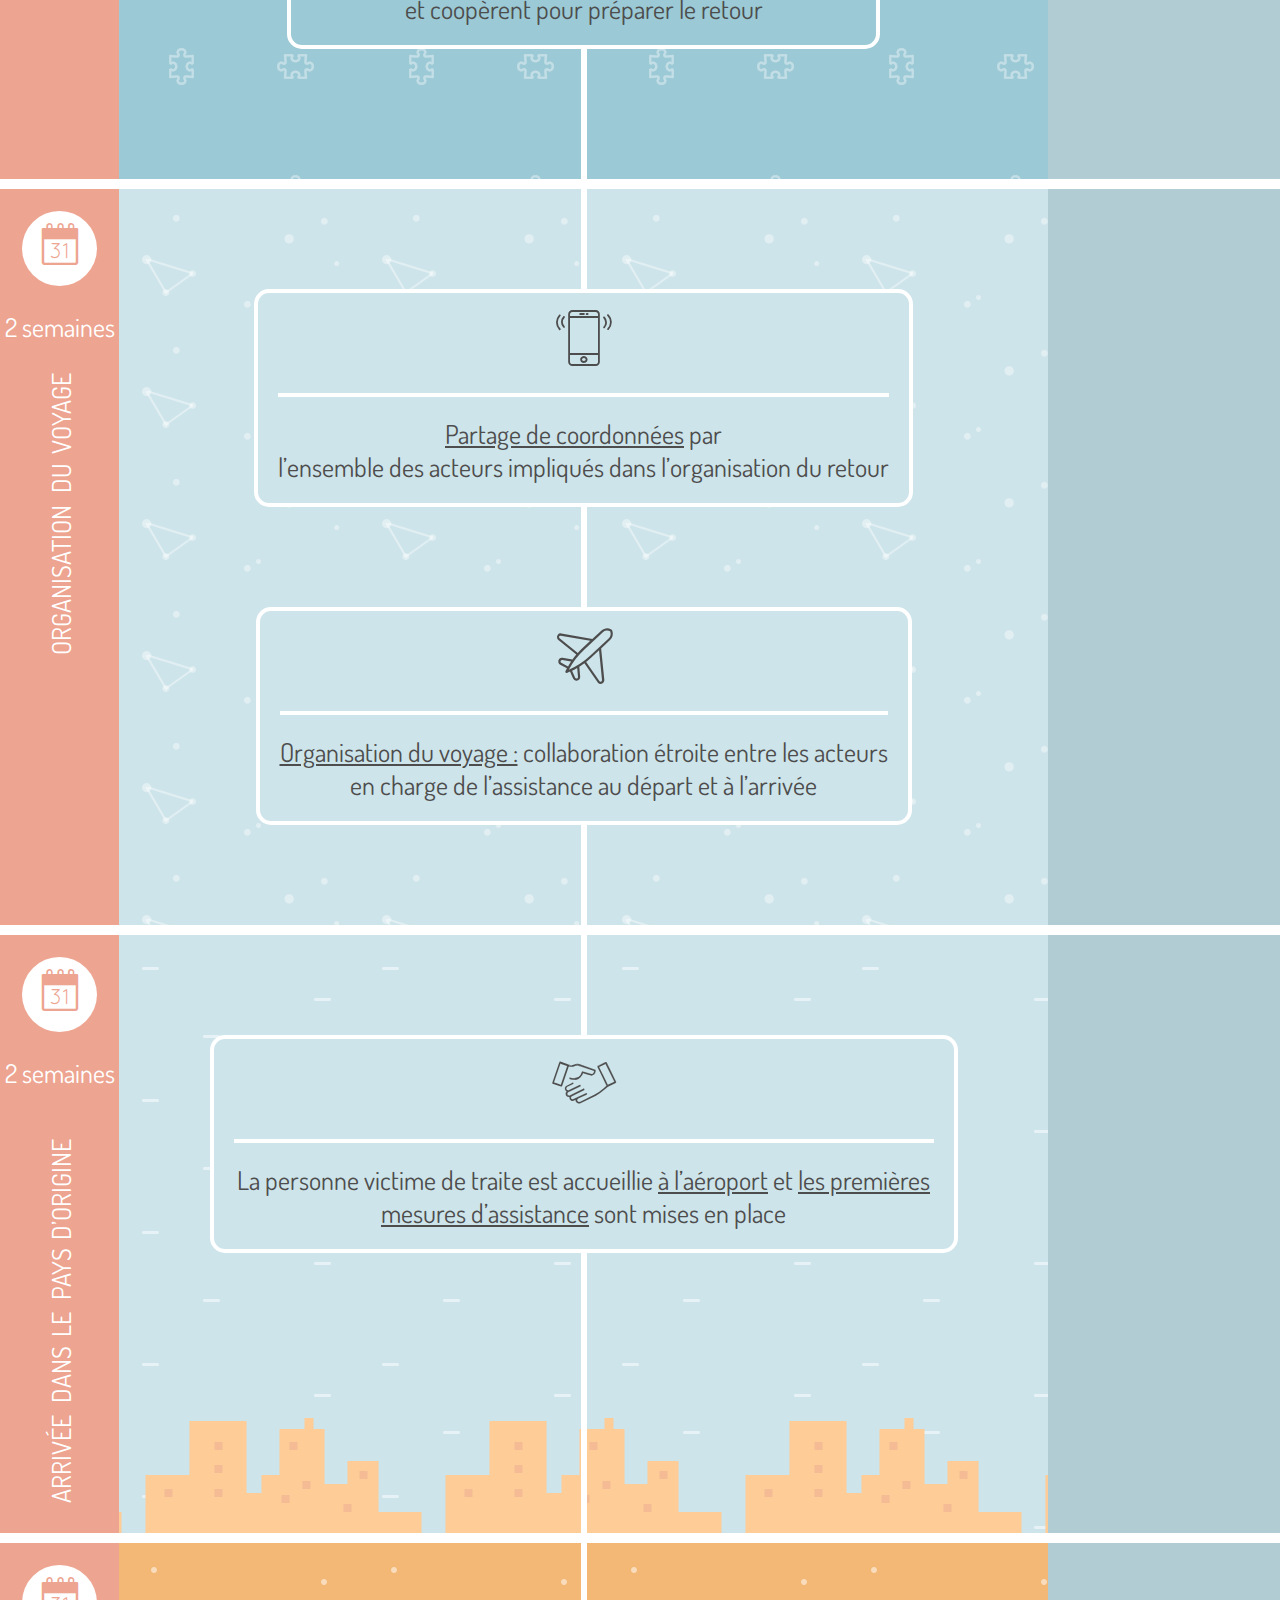
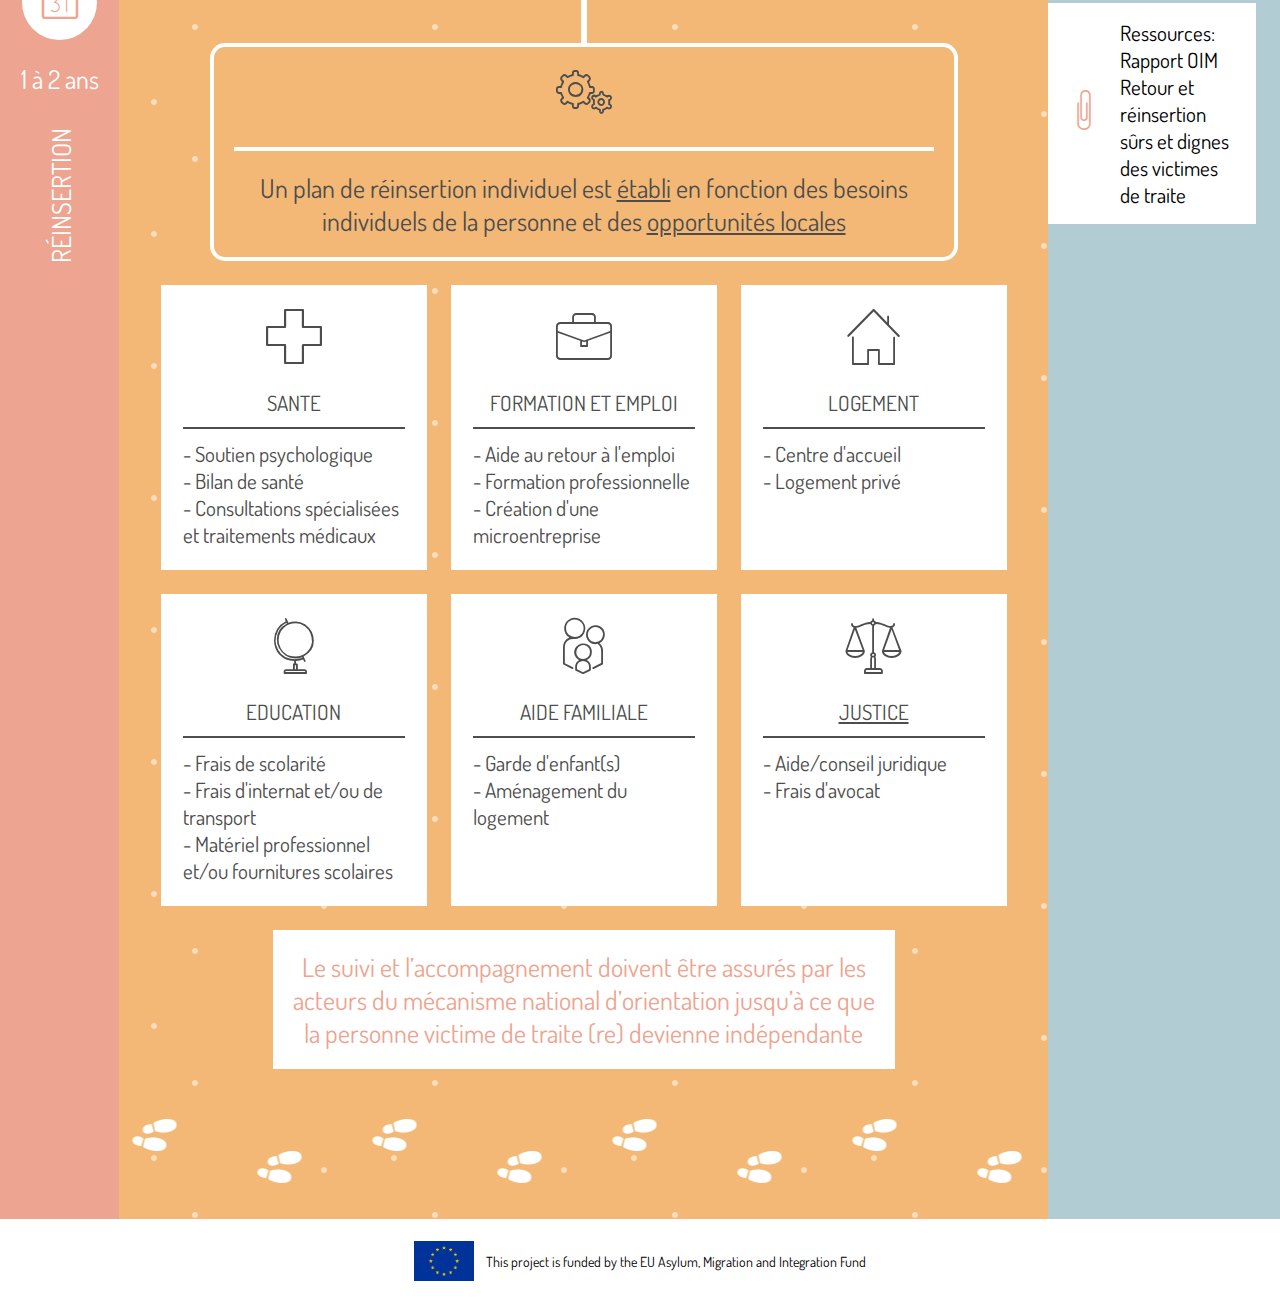
==== commit 7ce84625: "change color link EN/FR" ====
--- a/fr/index.html
+++ b/fr/index.html
@@ -62,7 +62,8 @@
 					<div><img src="tact-title.svg" style="height:30px;"></div>
 					<div style="display:flex;">
 						<div style="flex-grow:1;font-size:21px;">Transnational referral mechanism Model</div>
-						<div><a style="color:red;font-size:15px;" href="../index.html">English</a></div>
+						<div> <a style="font-size:15px">FR / </a>
+							<a style="color:#eda490;font-size:15px;" href="../index.html">EN</a></div>
 					</div>
 					<div style="height:3px;background-color:#0b69aa;margin:10px 0 0 0;"></div>
 					<div style="display:flex;font-size:21px;text-align:center;">
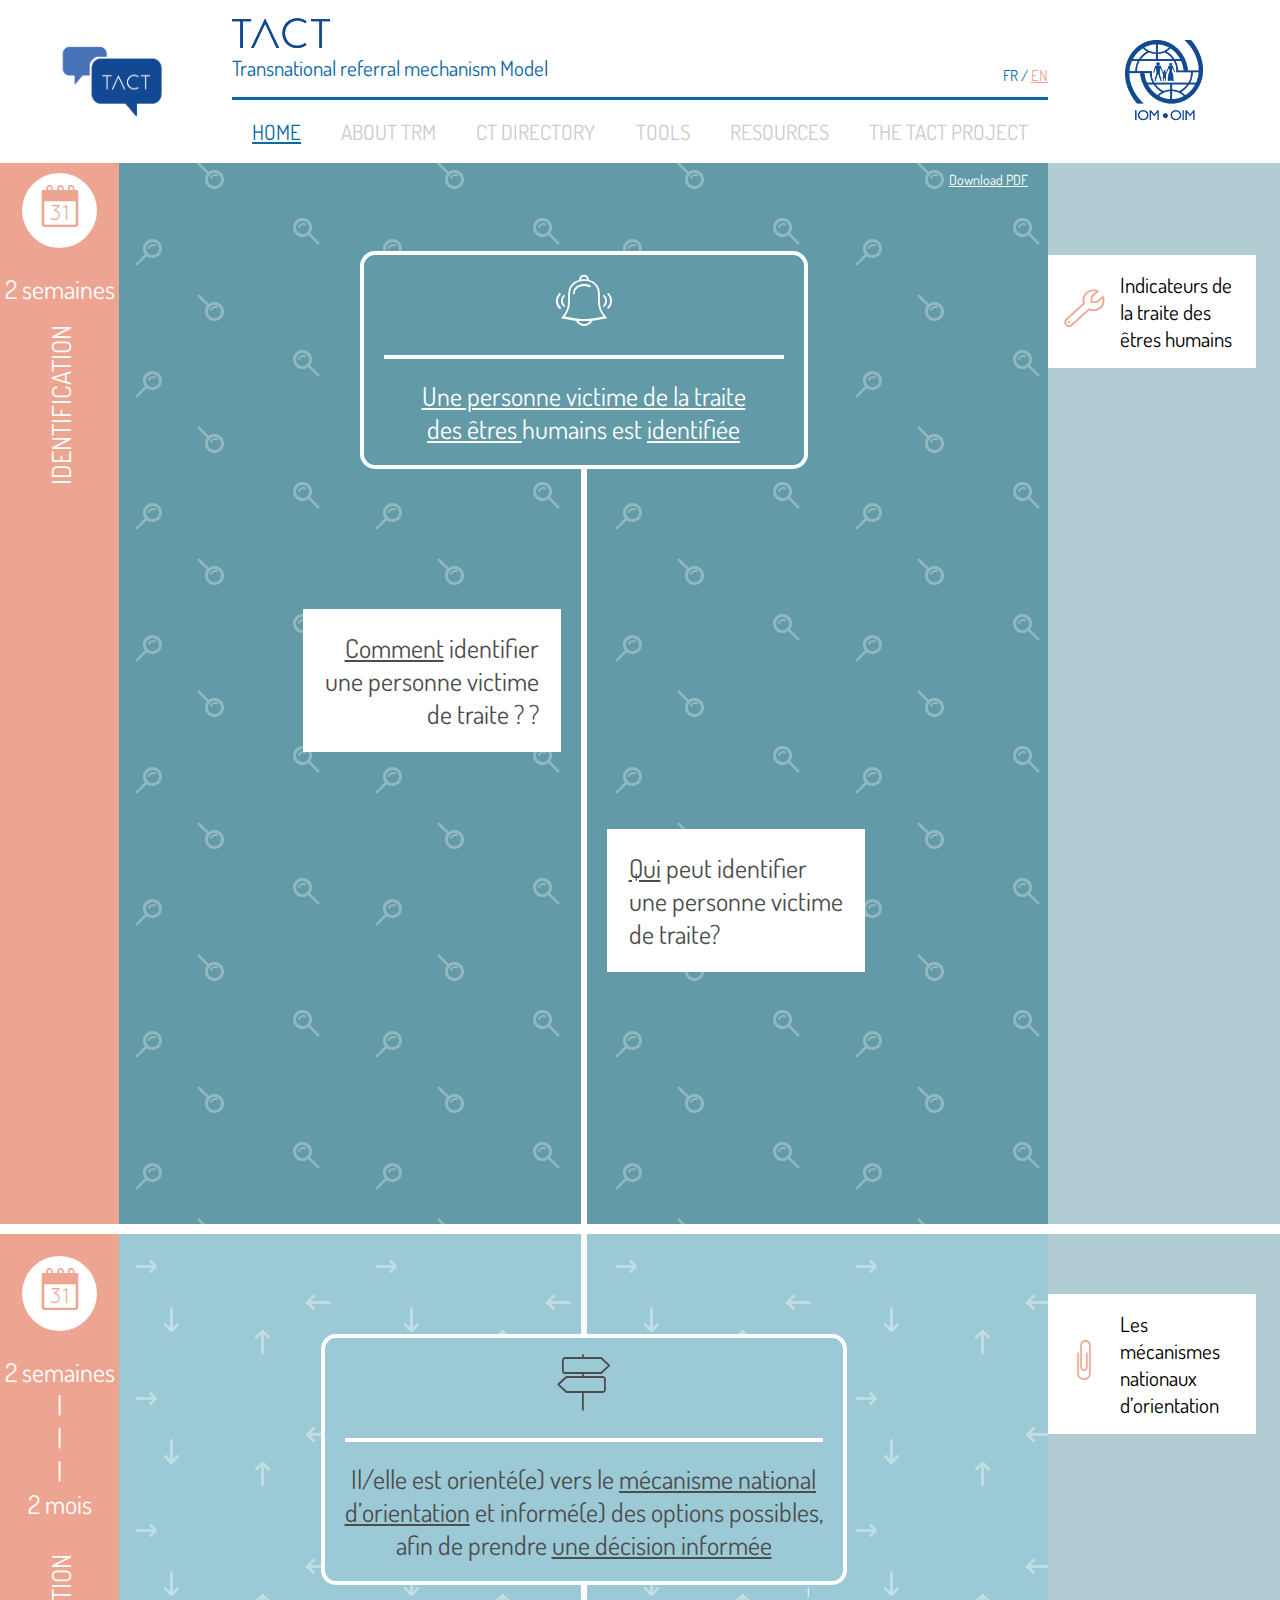
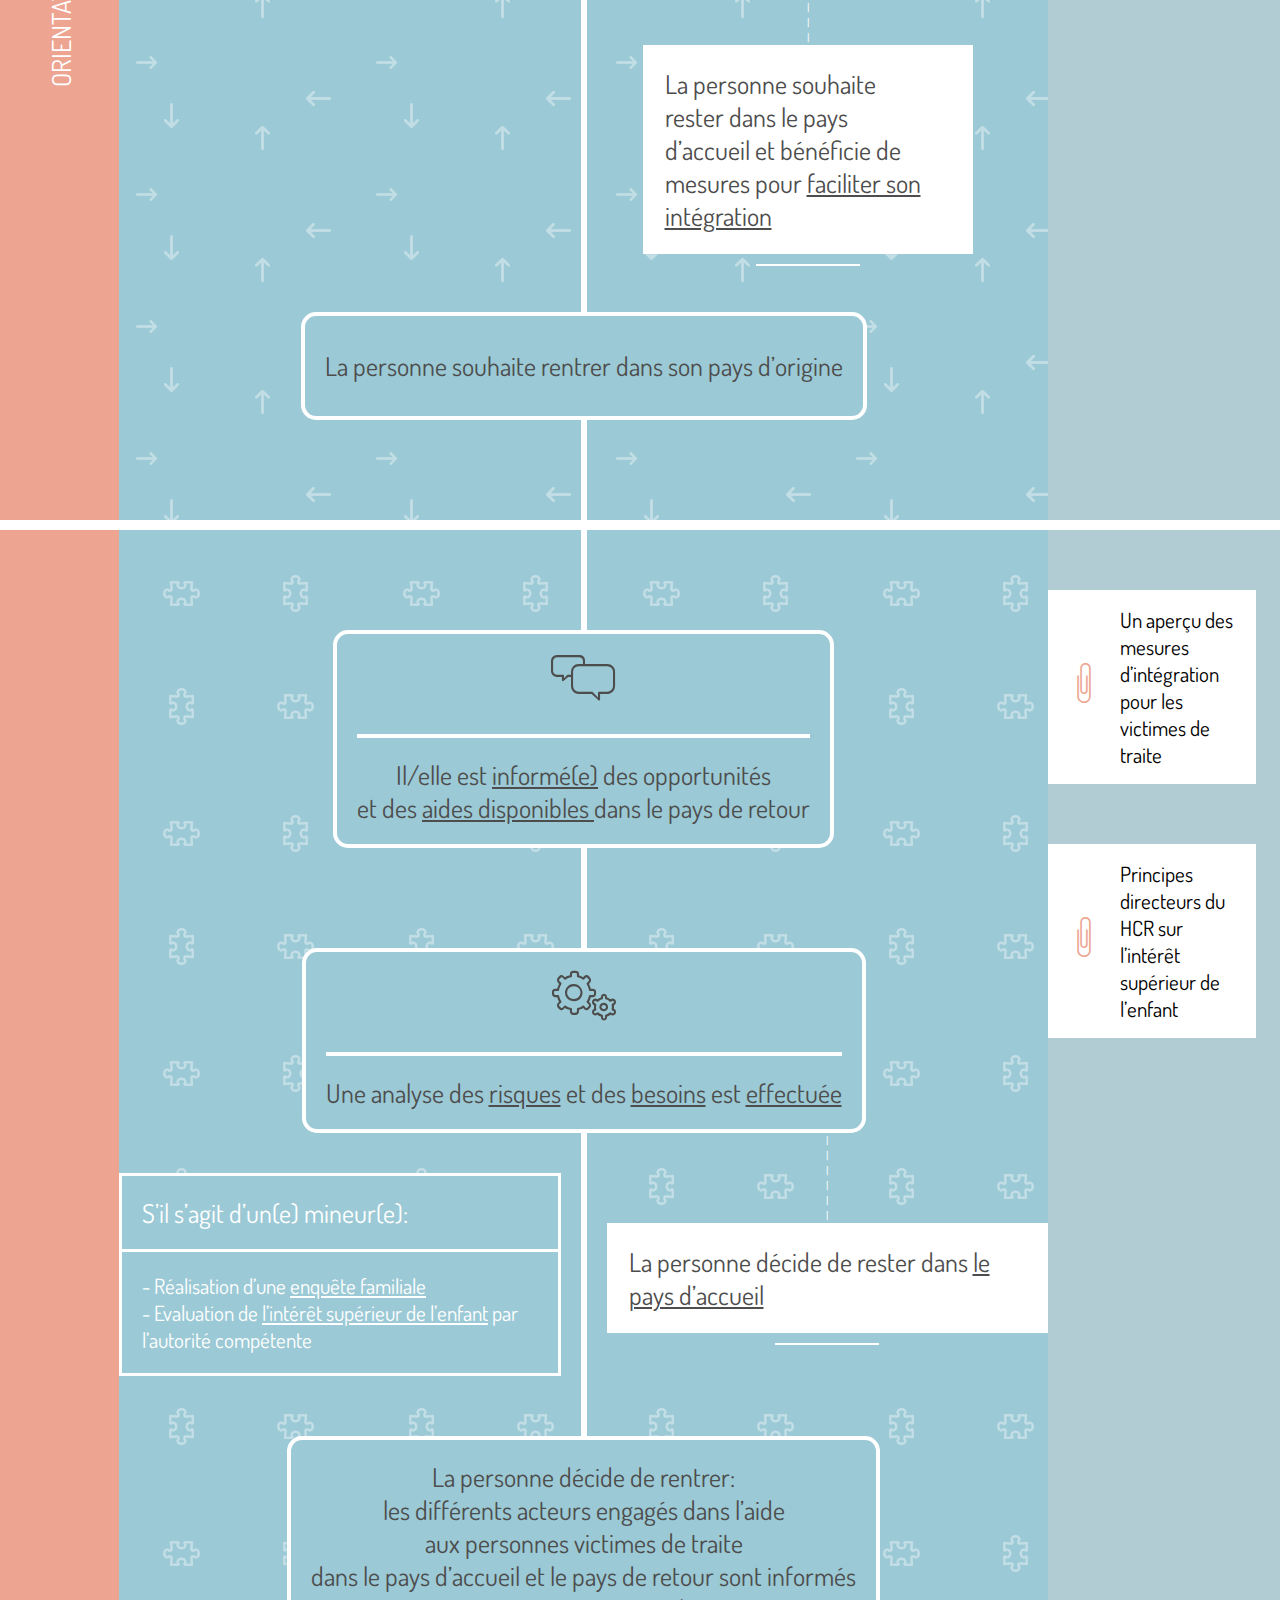
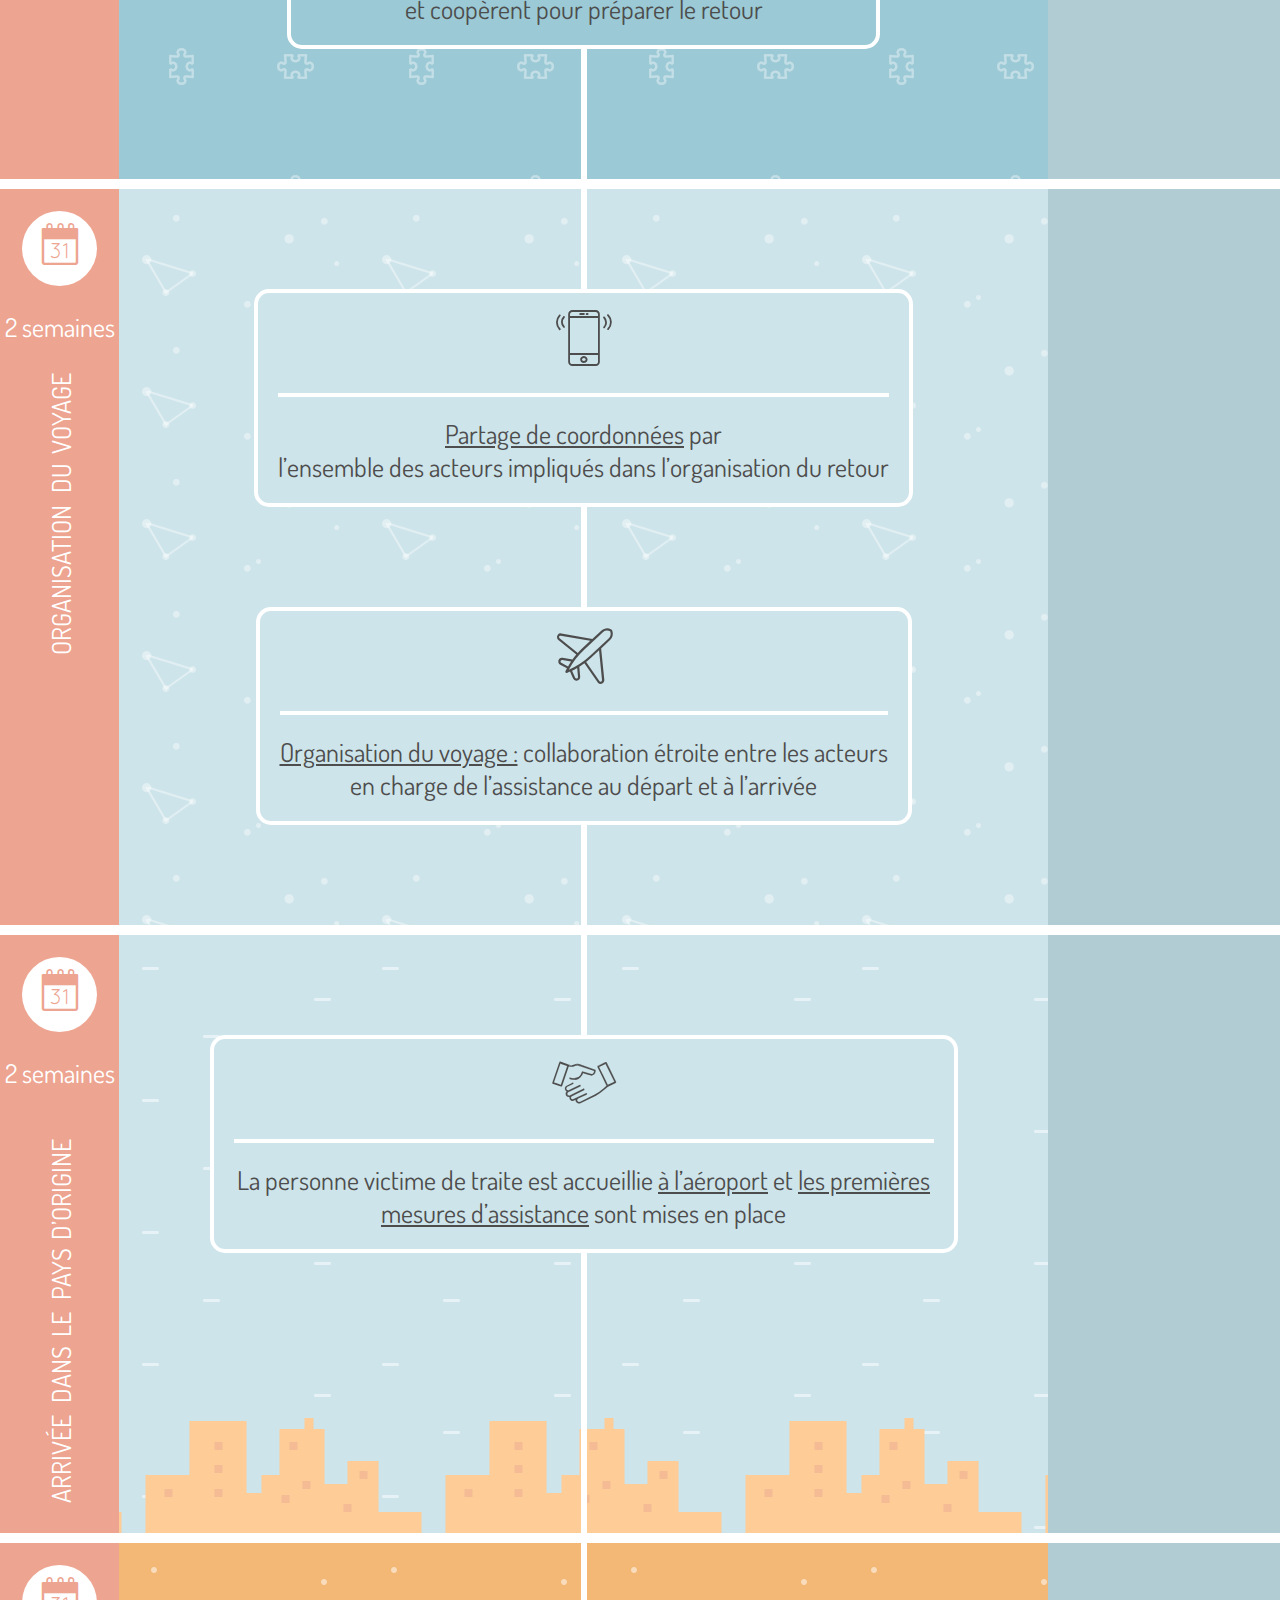
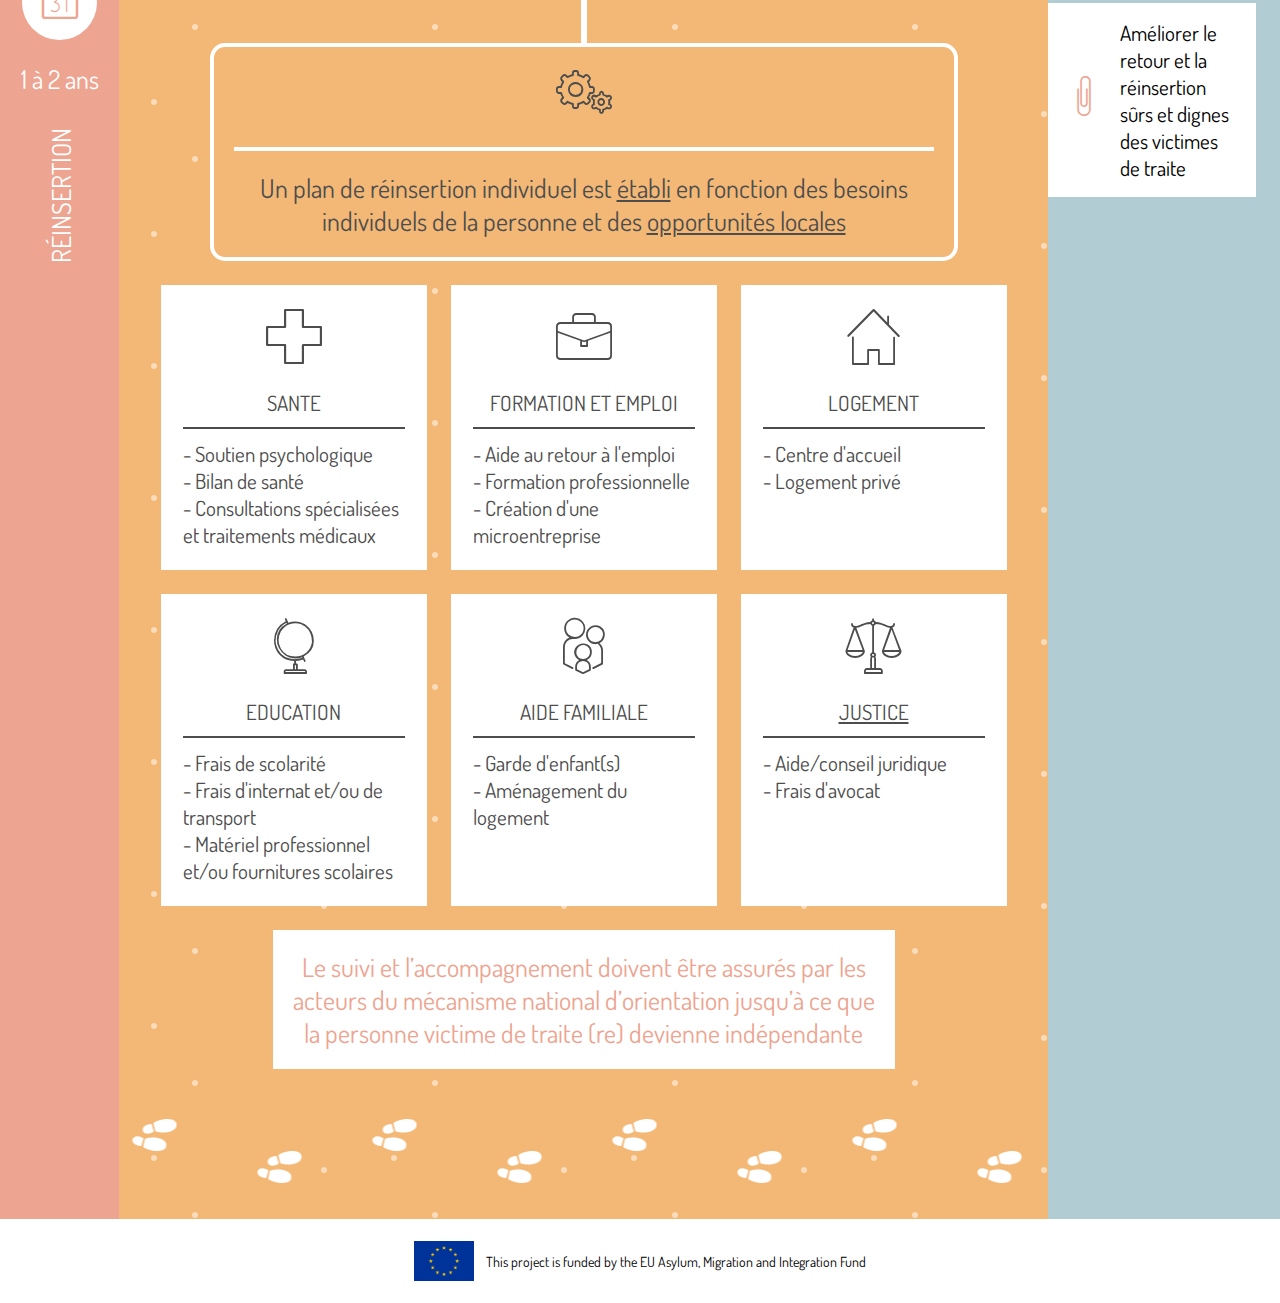
==== commit 3a90d352: "Index : change column tool and ressources" ====
--- a/fr/index.html
+++ b/fr/index.html
@@ -130,24 +130,11 @@
 
 				<div style="text-align:center;font-size:18px;padding-top:22px;color:#629aa7;"><br/></div>
 
-				<a class="right-box" href="http://www.expertisefrance.fr/eng/What-we-do/Stability-Safety-and-Security/Identification-of-Victims-of-Trafficking-in-Human-Beings-EuroTrafGuID-Project" target="_blank" style="margin-top:38px;">
-					<div class="flex">
-						<div class="flex justify-content-center" style="font-size:40px;color:#eda490;padding-right:16px;"><i class="icon-clip align-self-center"></i></div>
-						<div class="right-box-name">EuroTrafGuiD</div>
-					</div>
-				</a>
-
-				<a class="right-box" href="./tools.html"target="_blank">
+
+				<a class="right-box" href="http://www.iomfrance.org/sites/default/files/DETECT_web_finale.pdf" target="_blank">
 					<div class="flex">
 						<div class="flex justify-content-center" style="font-size:40px;color:#eda490;padding-right:16px;"><i class="icon-wrench align-self-center"></i></div>
 						<div class="right-box-name" class="right-box-name">Indicateurs de la traite des êtres humains</div>
-					</div>
-				</a>
-
-				<a class="right-box" href="./tools.html" target="_blank">
-					<div class="flex">
-						<div class="flex justify-content-center" style="font-size:40px;color:#eda490;padding-right:16px;"><i class="icon-wrench align-self-center"></i></div>
-						<div class="right-box-name" class="right-box-name">Formulaire d’identification de l’OIM</div>
 					</div>
 				</a>
 
@@ -214,19 +201,14 @@
 
 			<div style="background-color:#b1cdd3;width:232px;min-width:232px;max-width:232px;">
 
-				<a class="right-box" href="https://www.osce.org/odihr/13967?download=true" target="_blank">
+				<a class="right-box" href="https://www.osce.org/fr/odihr/13972?download=true" target="_blank">
 					<div class="flex">
 						<div class="flex justify-content-center" style="font-size:40px;color:#eda490;padding-right:16px;"><i class="icon-clip align-self-center"></i></div>
 						<div class="right-box-name">Les mécanismes nationaux d’orientation</div>
 					</div>
 				</a>
 
-				<a class="right-box" href="./tools.html"target="_blank">
-					<div class="flex">
-						<div class="flex justify-content-center" style="font-size:40px;color:#eda490;padding-right:16px;"><i class="icon-wrench align-self-center"></i></div>
-						<div class="right-box-name">Brochures d’information à destination des victimes CARE et TACT</div>
-					</div>
-				</a>
+
 
 			</div>
 
@@ -322,26 +304,20 @@
 
 			<div style="background-color:#b1cdd3;width:232px;min-width:232px;max-width:232px;">
 
-				<a class="right-box" href="http://www.opvang.nl/files/Safe_Future_Methodology.pdf" target="_blank">
+				<a class="right-box" href="http://iomfrance.org/sites/default/files/FIIT%20Toolkit_FR.pdf" target="_blank">
 					<div class="flex">
 						<div class="flex justify-content-center" style="font-size:40px;color:#eda490;padding-right:16px;"><i class="icon-clip align-self-center"></i></div>
 						<div class="right-box-name">Un aperçu des mesures d’intégration pour les victimes de traite</div>
 					</div>
 				</a>
 
-				<a class="right-box" href="http://www.osce.org/odihr/124268?download=true" target="_blank">
+				<a class="right-box" href="https://www.unhcr.org/fr/4b151b9f2d.pdf" target="_blank">
 					<div class="flex">
 						<div class="flex justify-content-center" style="font-size:40px;color:#eda490;padding-right:16px;"><i class="icon-clip align-self-center"></i></div>
 						<div class="right-box-name">Principes directeurs du HCR sur l’intérêt supérieur de l’enfant</div>
 					</div>
 				</a>
 
-				<a class="right-box" href="./tools.html"target="_blank">
-					<div class="flex">
-						<div class="flex justify-content-center" style="font-size:40px;color:#eda490;padding-right:16px;"><i class="icon-wrench align-self-center"></i></div>
-						<div class="right-box-name">Matrice d’évaluation des risques</div>
-					</div>
-				</a>
 
 			</div>
 
@@ -594,12 +570,14 @@
 
 
 
-				<a class="right-box" href="http://www.iomfrance.org/sites/default/files/Enhancing%20the%20Safety%20and%20Sustainability%20of%20the%20Return%20and%20Reintegration%20of%20VoTs.pdf" target="_blank">
+				<a class="right-box" href="http://iomfrance.org/sites/default/files/Am%C3%A9liorer%20le%20retour%20et%20la%20r%C3%A9insertion%20s%C3%BBrs%20et%20dignes%20des%20personnes%20victimes%20de%20la%20traite.pdf" target="_blank">
 					<div class="flex">
 						<div class="flex justify-content-center" style="font-size:40px;color:#eda490;padding-right:16px;"><i class="icon-clip align-self-center"></i></div>
-						<div class="right-box-name">Ressources: Rapport OIM Retour et réinsertion sûrs et dignes des victimes de traite</div>
+						<div class="right-box-name">Améliorer le retour et la réinsertion sûrs et dignes des victimes de traite</div>
 					</div>
 				</a>
+
+
 
 			</div>
 
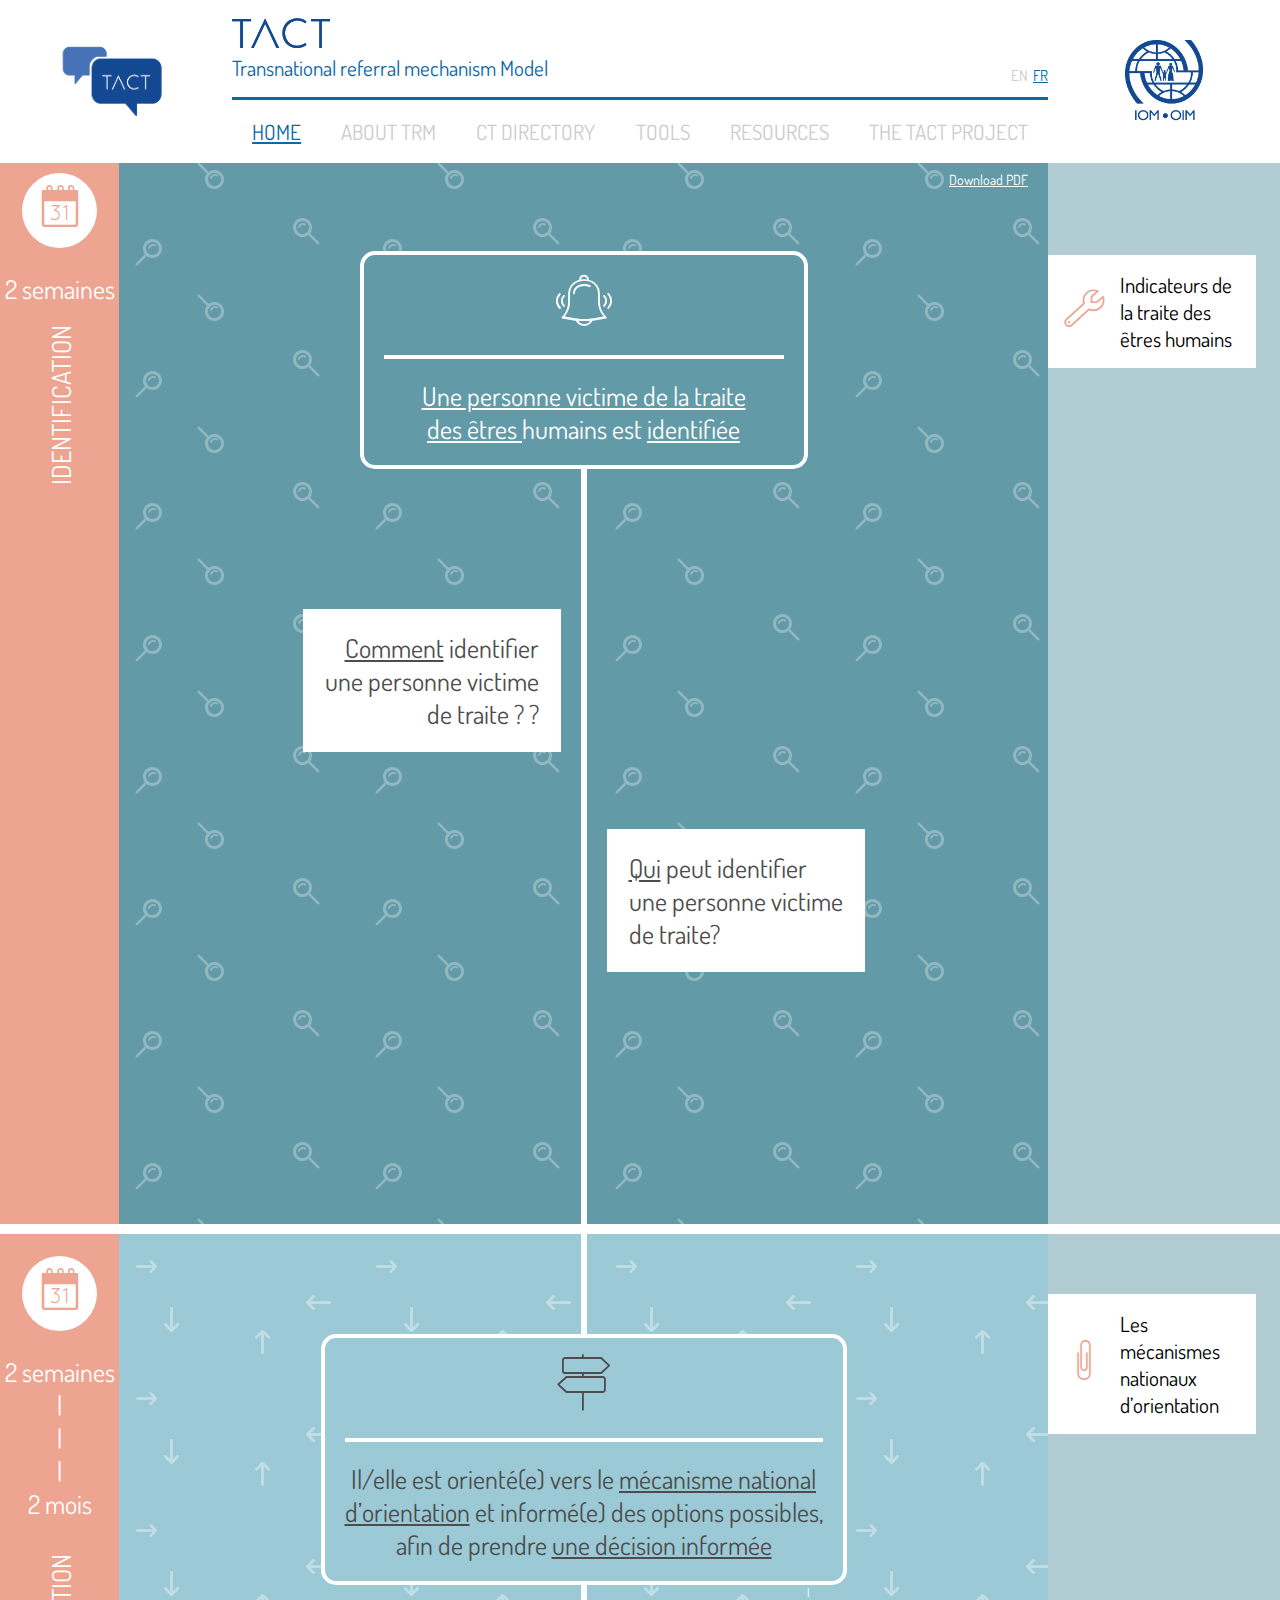
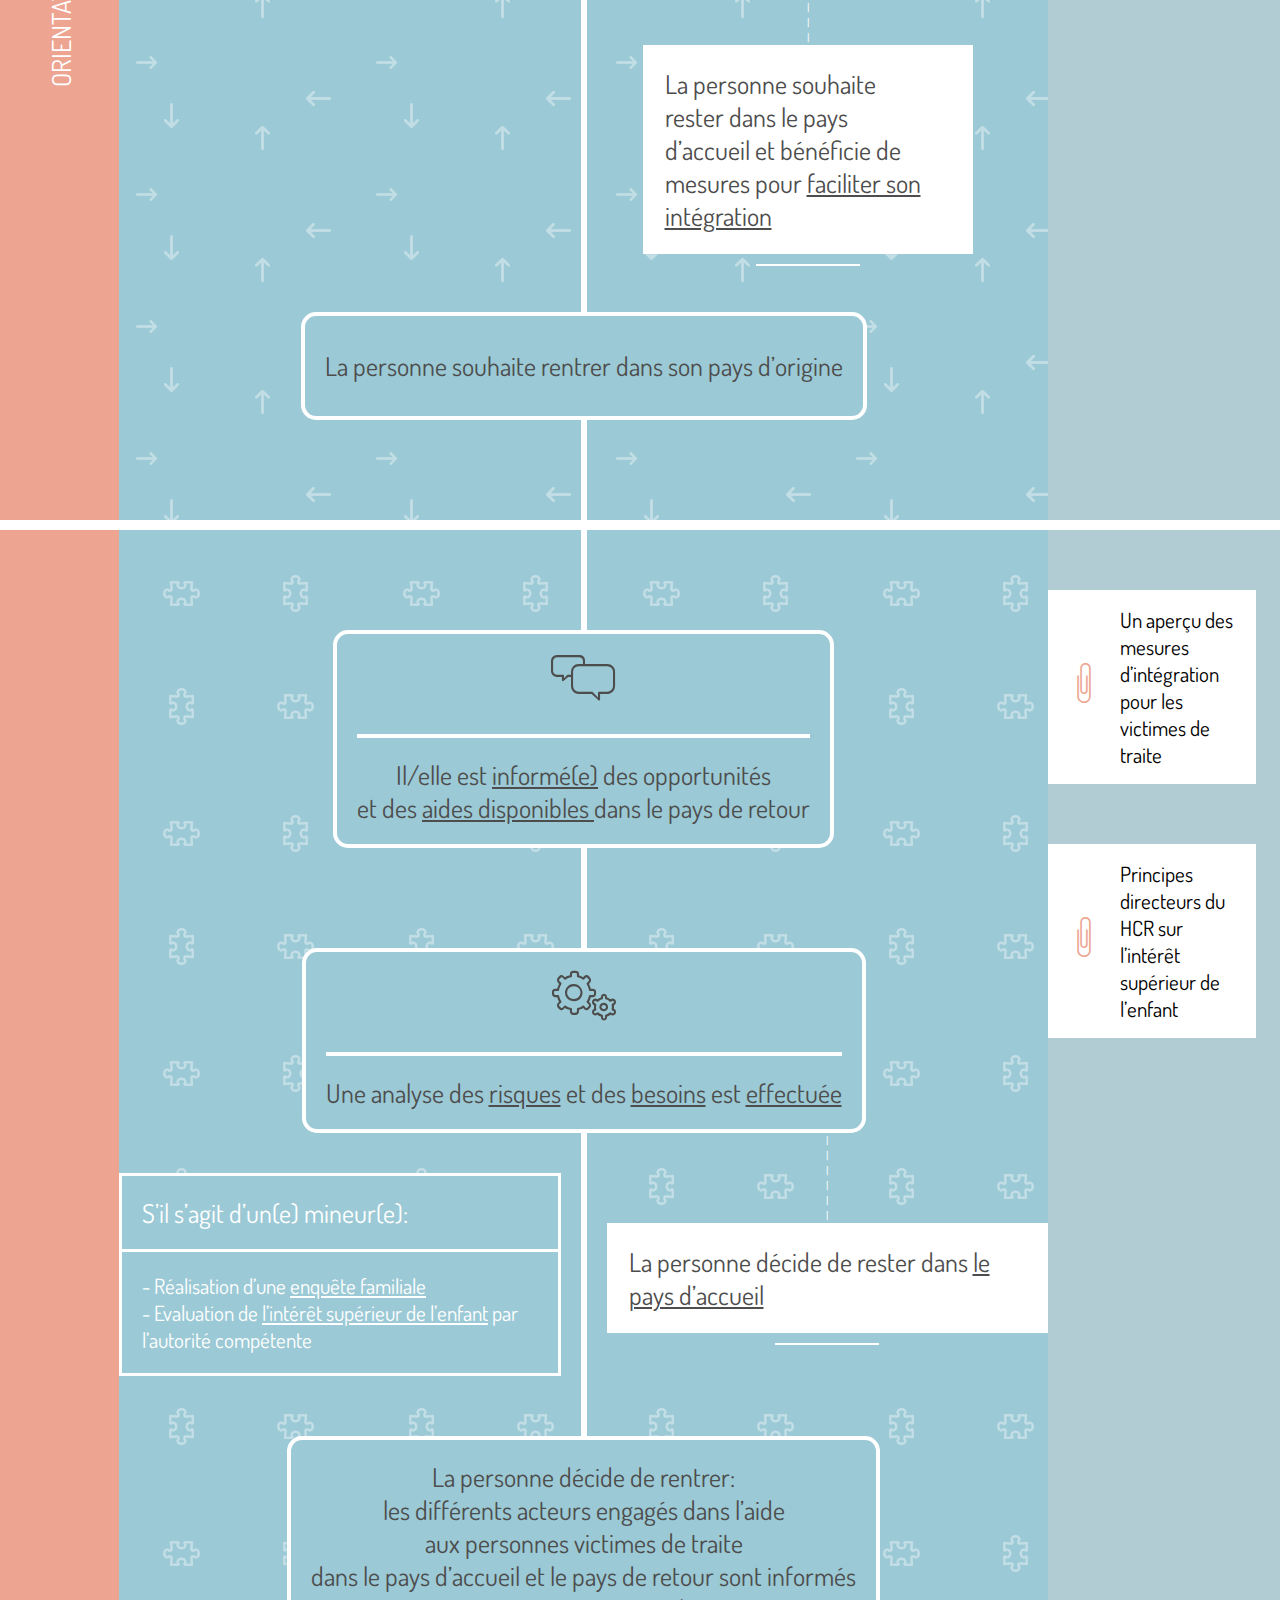
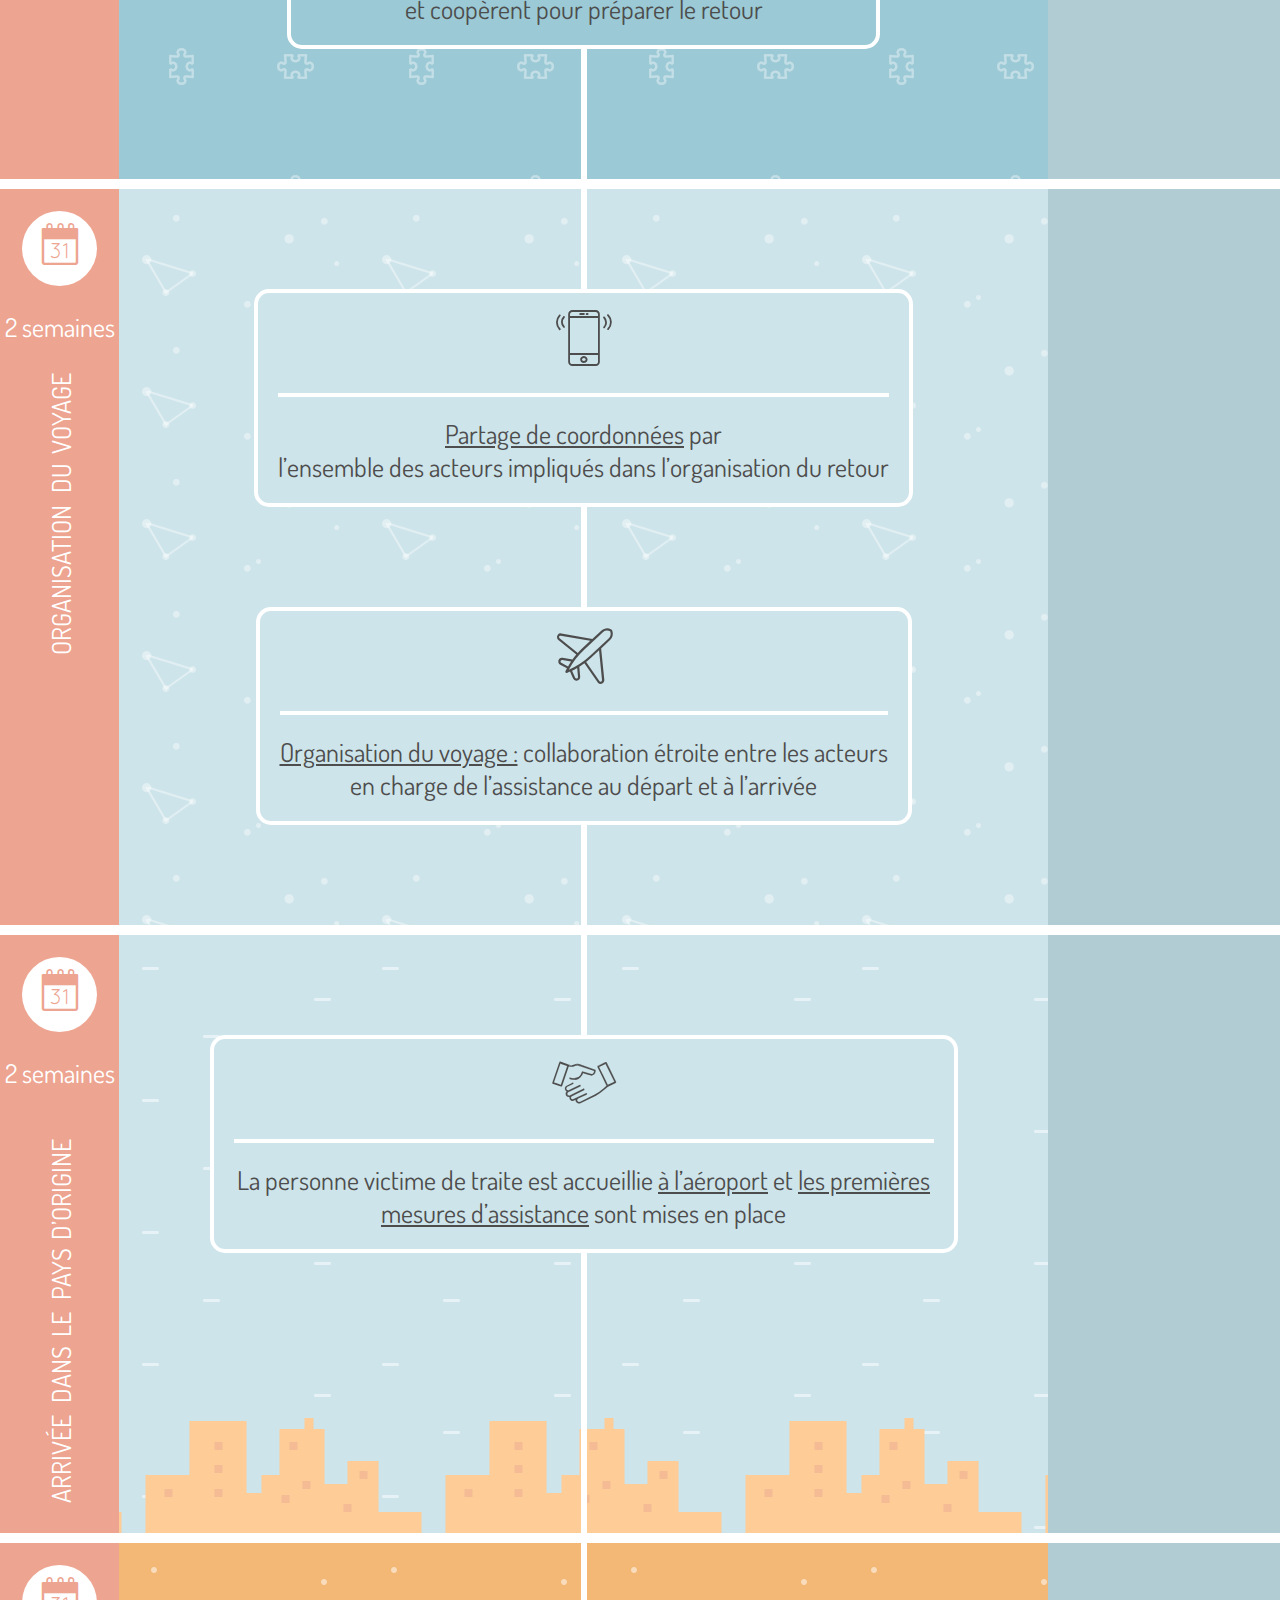
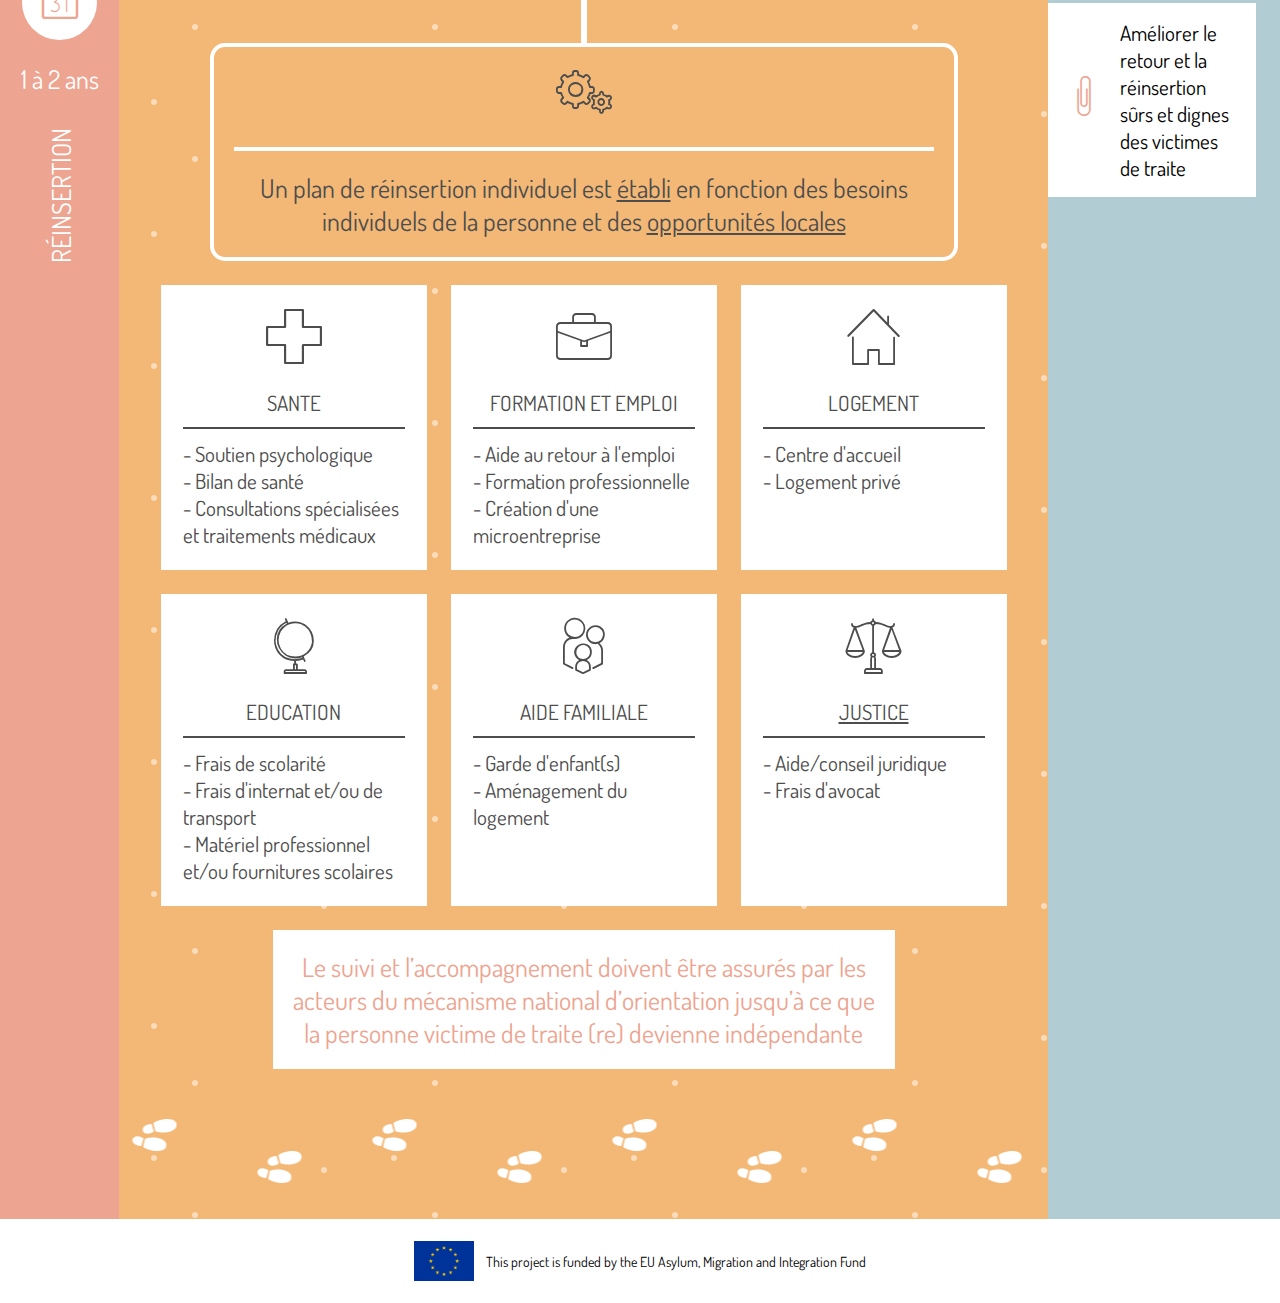
==== commit 0aa540b2: "change language buttons" ====
--- a/fr/index.html
+++ b/fr/index.html
@@ -62,15 +62,17 @@
 					<div><img src="tact-title.svg" style="height:30px;"></div>
 					<div style="display:flex;">
 						<div style="flex-grow:1;font-size:21px;">Transnational referral mechanism Model</div>
-						<div> <a style="font-size:15px">FR / </a>
-							<a style="color:#eda490;font-size:15px;" href="../index.html">EN</a></div>
+						<div>
+							<a class="menu-button" style="font-size:15px;" href="../index.html">EN</a>
+							<a style="color:#0b69aa;text-decoration:underline;font-size:15px"> FR </a></div>
+
 					</div>
 					<div style="height:3px;background-color:#0b69aa;margin:10px 0 0 0;"></div>
 					<div style="display:flex;font-size:21px;text-align:center;">
 
 						<a class="menu-button" href="./index.html" style="color: #0b69aa;text-decoration:underline;">HOME</a>
 						<a class="menu-button" href="./about-trm.html" >ABOUT TRM</a>
-						<a class="menu-button" href="http://iomfrance.org/sites/default/files/Repertoire_IOM_EN_2018_WEB.pdf" target="_blank" >CT DIRECTORY</a>
+						<a class="menu-button" href="http://iomfrance.org/sites/default/files/Repertoire_IOM_EN_2019_WEB.pdf" target="_blank" >CT DIRECTORY</a>
 						<a class="menu-button" href="./tools.html" >TOOLS</a>
 						<a class="menu-button" href="./resources.html" >RESOURCES</a>
 						<a class="menu-button" href="./the-tact-project.html" >THE TACT PROJECT</a>
--- a/fr/main.css
+++ b/fr/main.css
@@ -151,7 +151,7 @@
 
 .menu-button:hover {
 	color: #0b69aa;
-	cursor:pointer;
+	cursor: pointer;
 }
 
 .right-box {
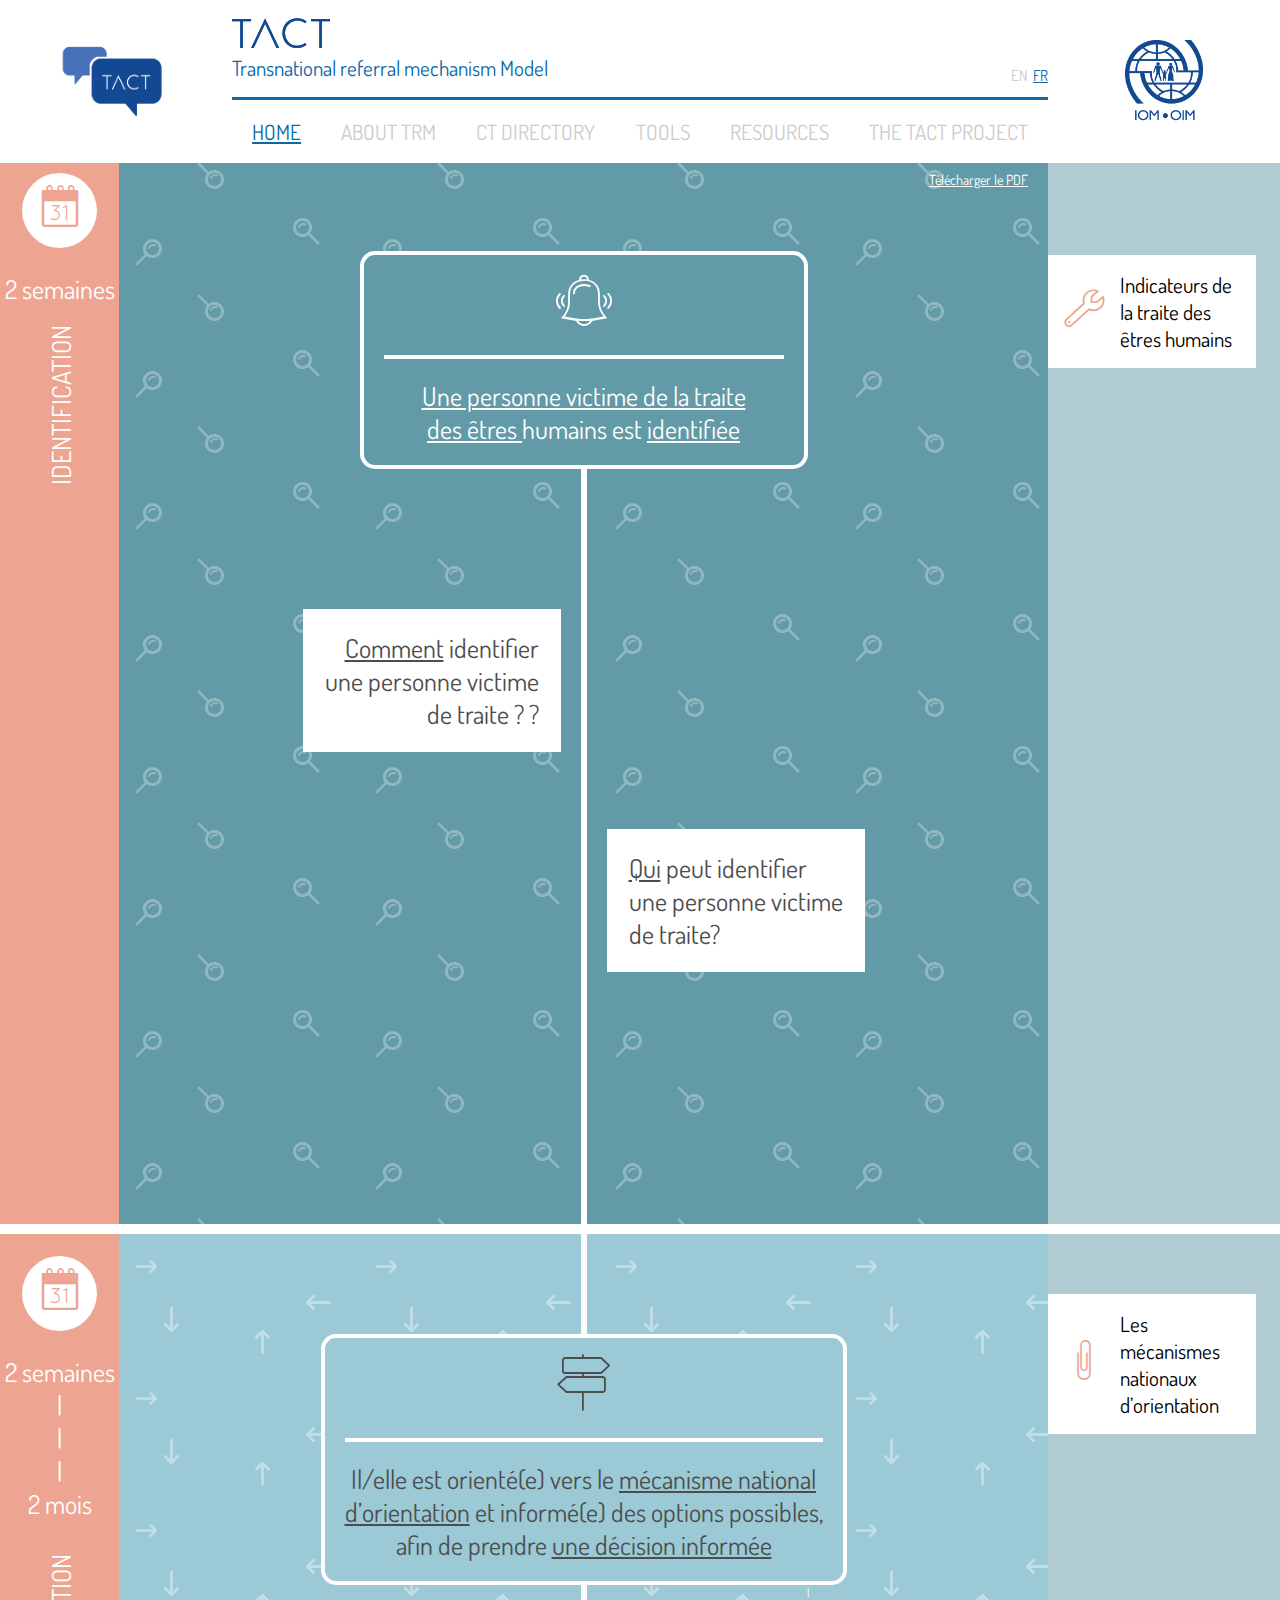
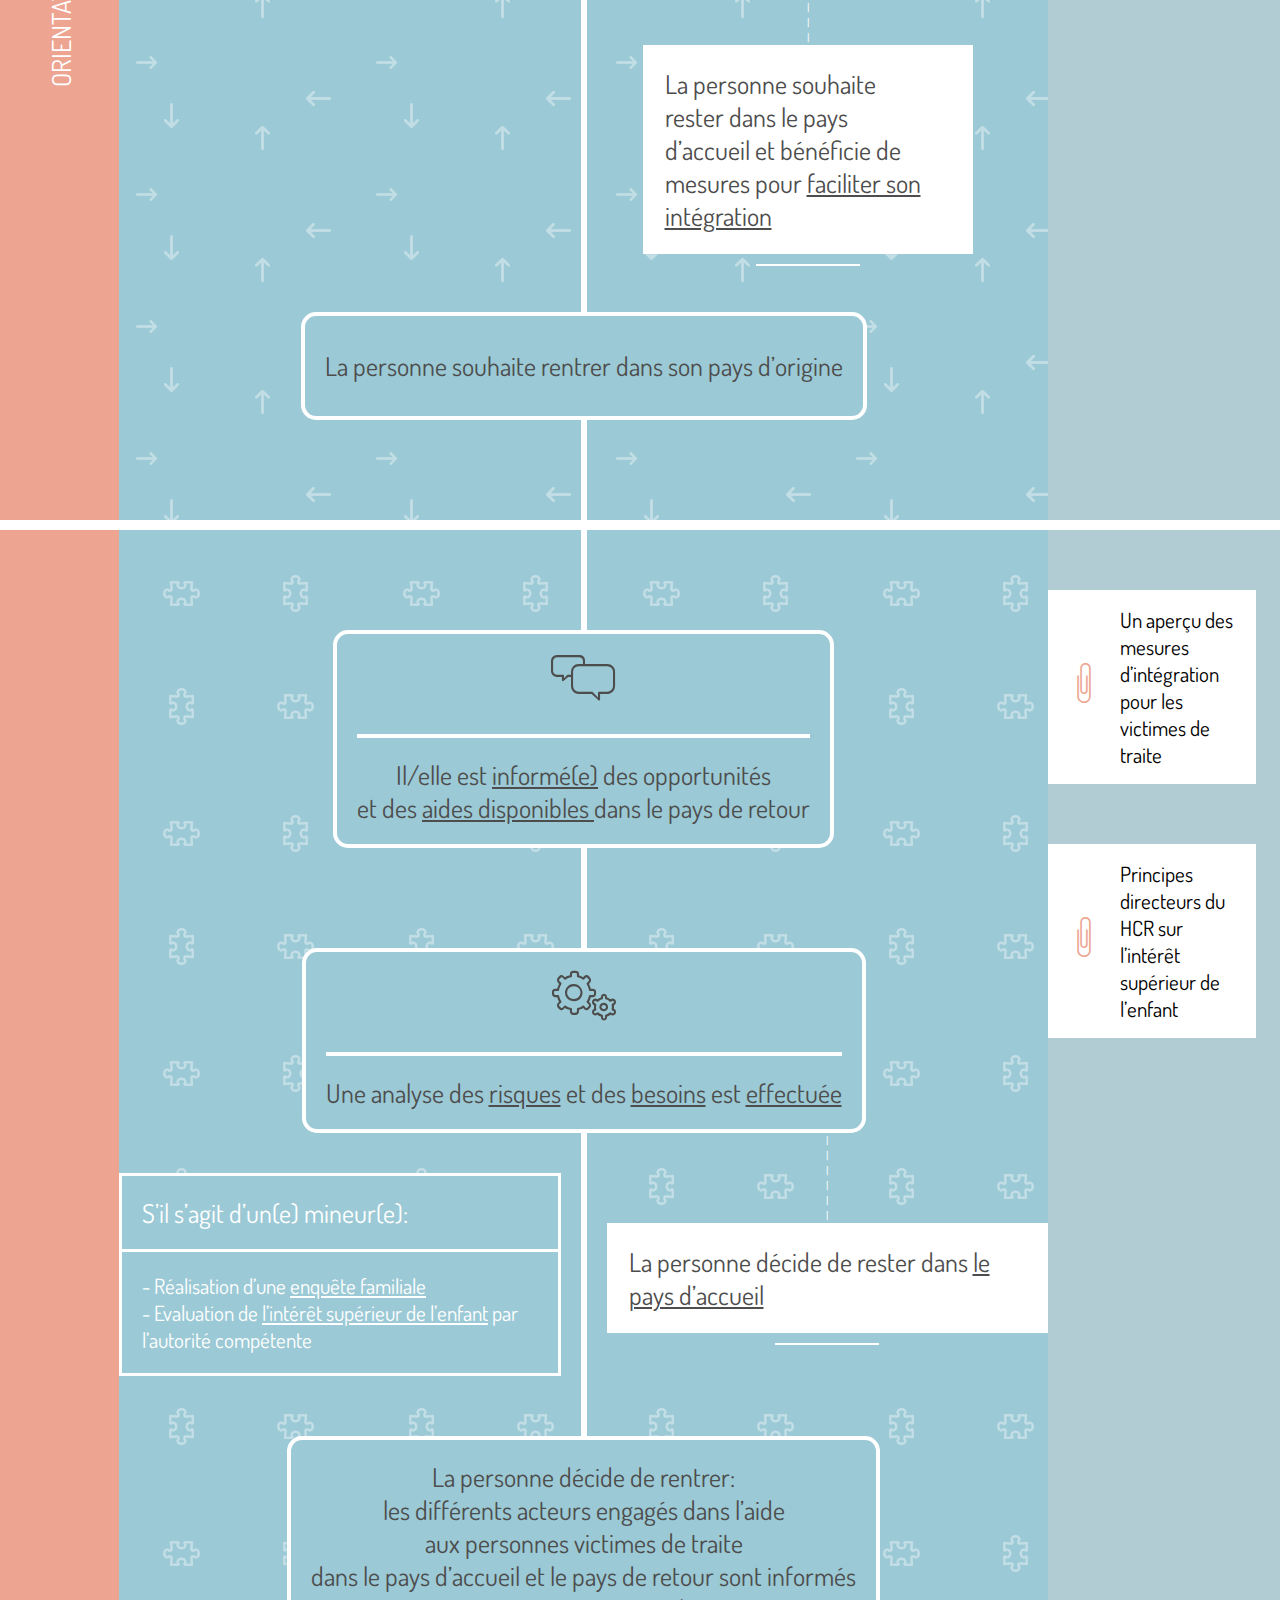
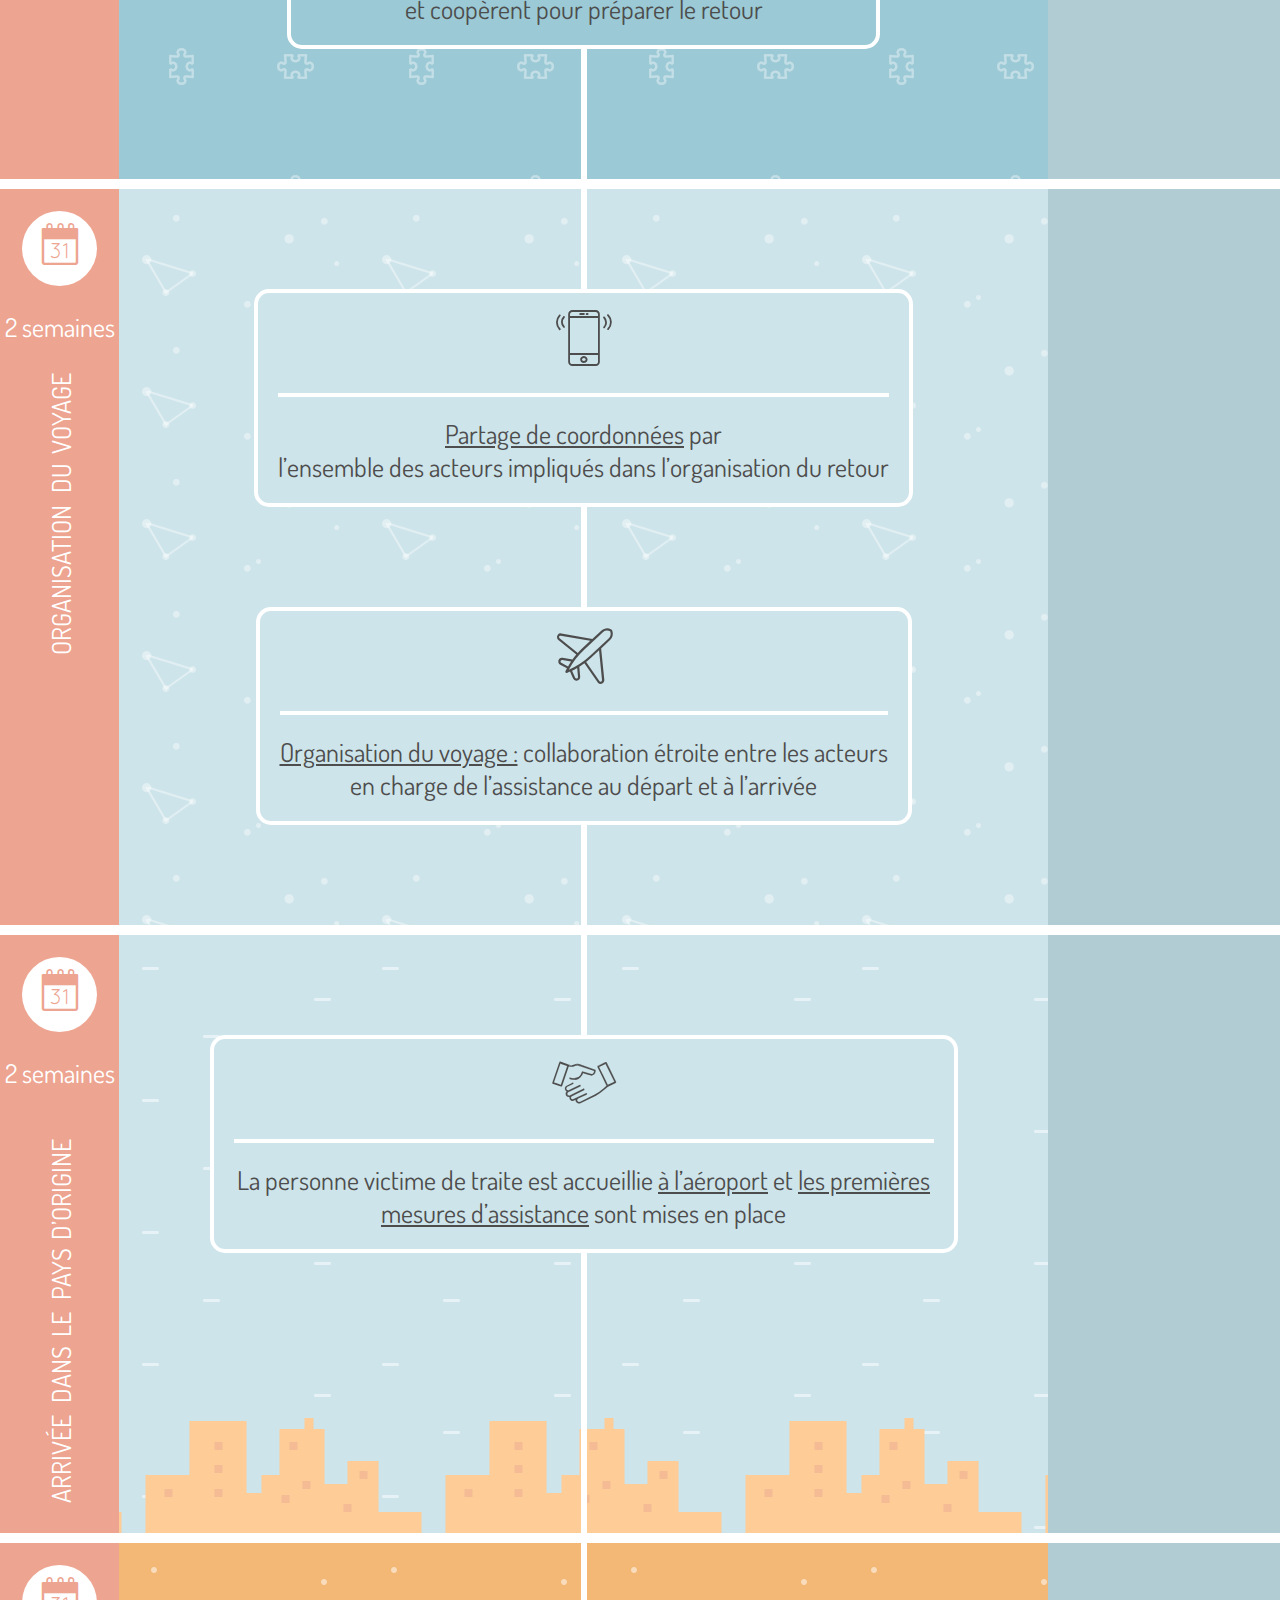
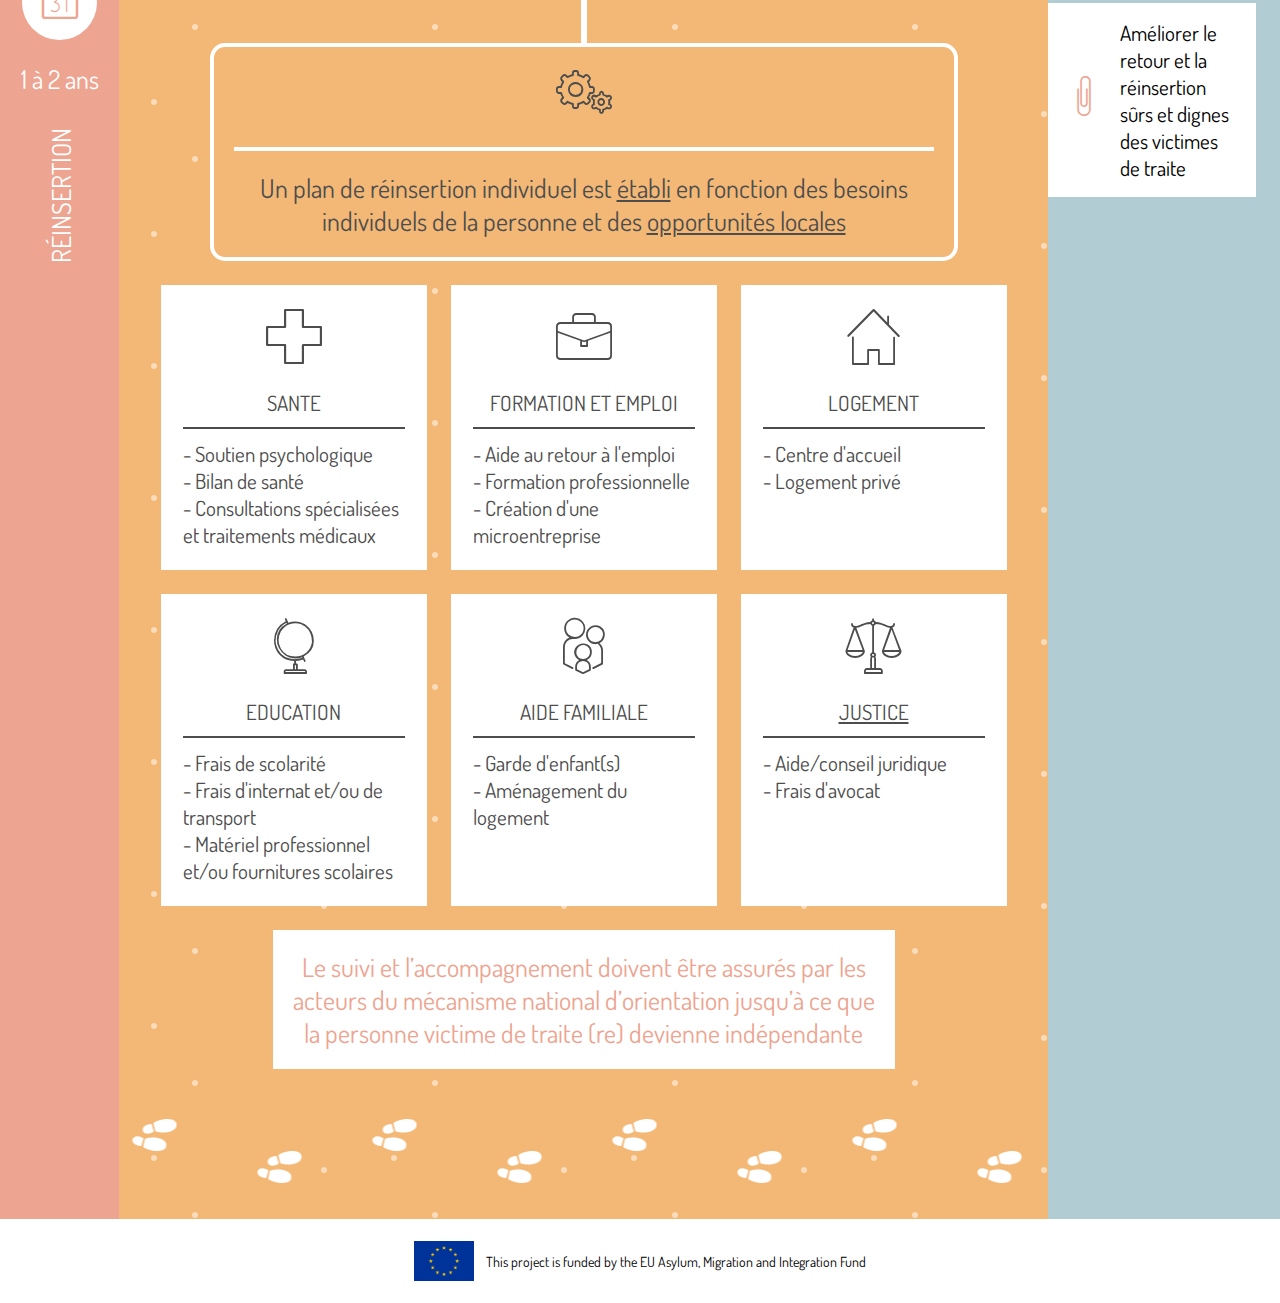
==== commit 753d22f3: "buttons language english page" ====
--- a/fr/index.html
+++ b/fr/index.html
@@ -99,7 +99,7 @@
 			<div style="flex-grow:1;display:flex;flex-direction:column;background-color:#629aa7;color:white;background-image:url('images/background/loupe2.png'); ">
 
 				<div style="height:100px;text-align:right;">
-					<a style="color:white;display:block;padding:20px;font-size:14px;" href="Schema.pdf" target="_blank">Download PDF</a>
+					<a style="color:white;display:block;padding:20px;font-size:14px;" href="Schema.pdf" target="_blank">Télécharger le PDF</a>
 
 				</div>
 
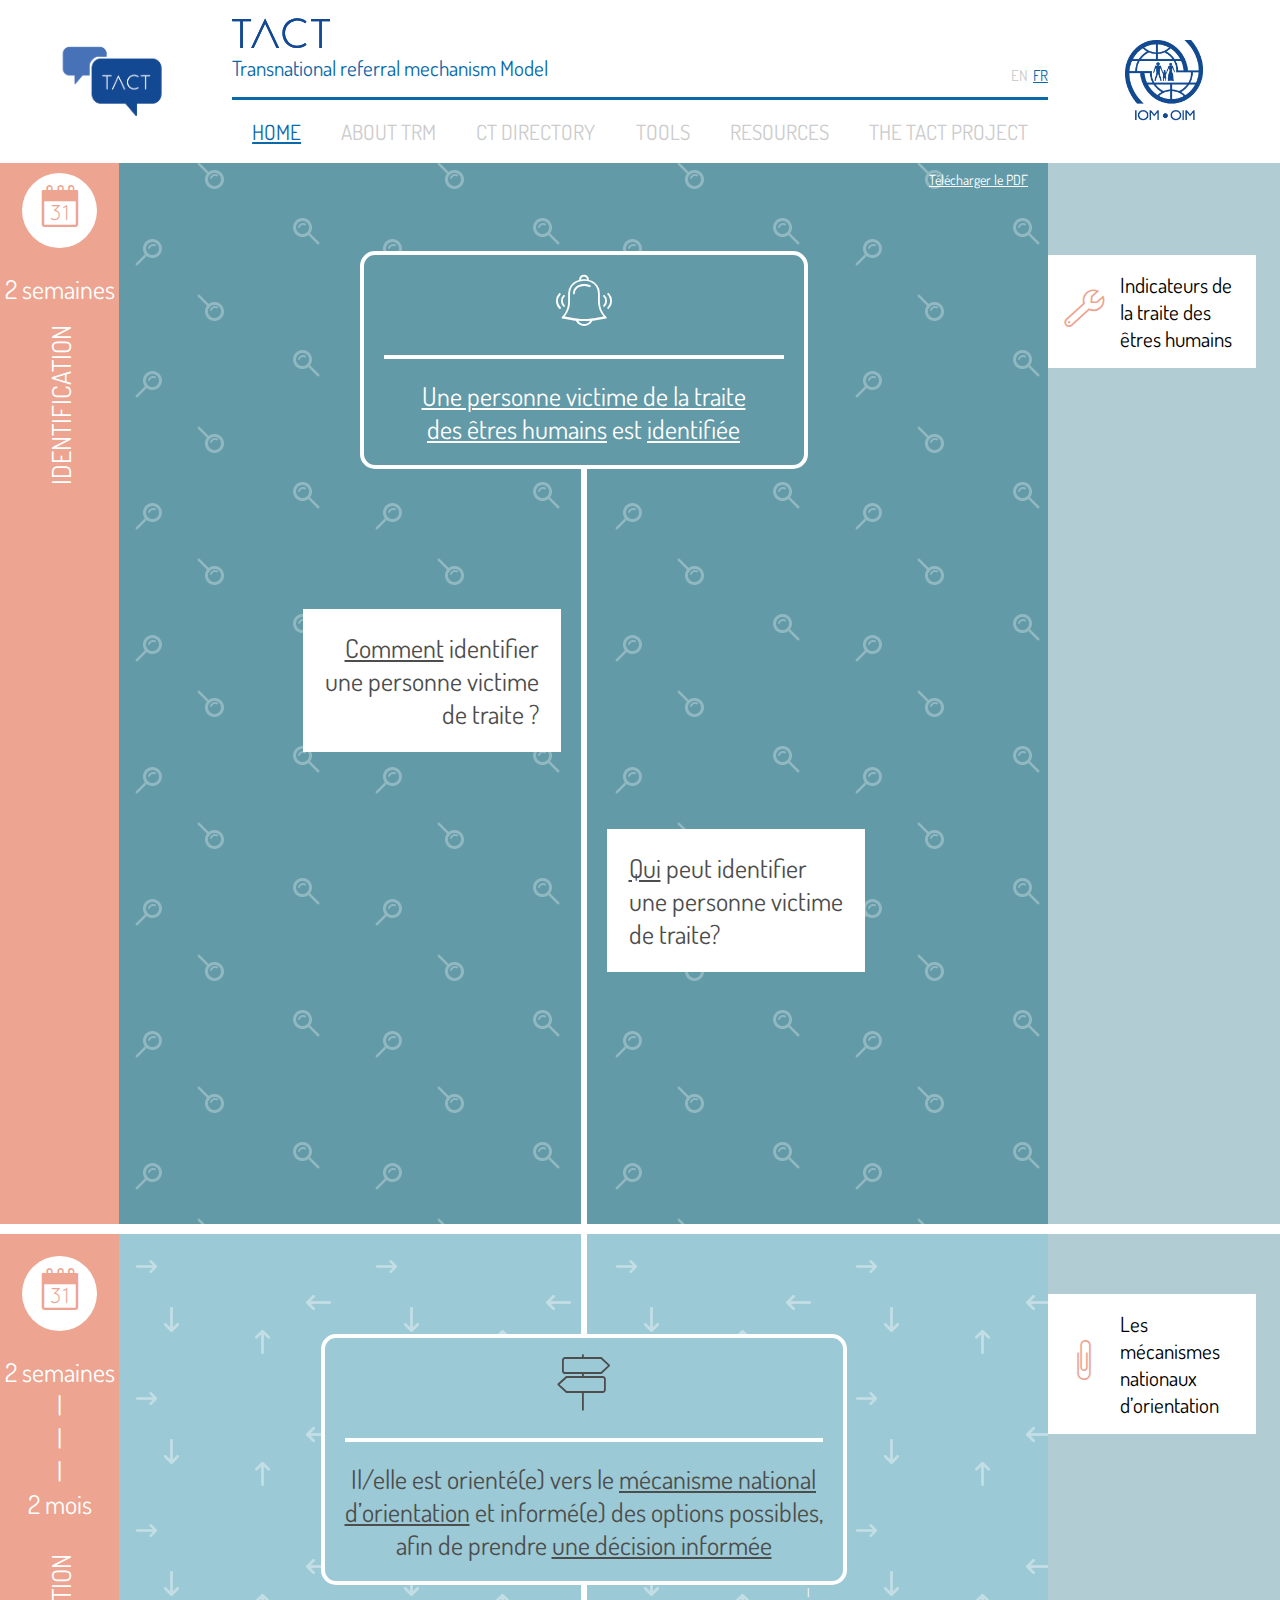
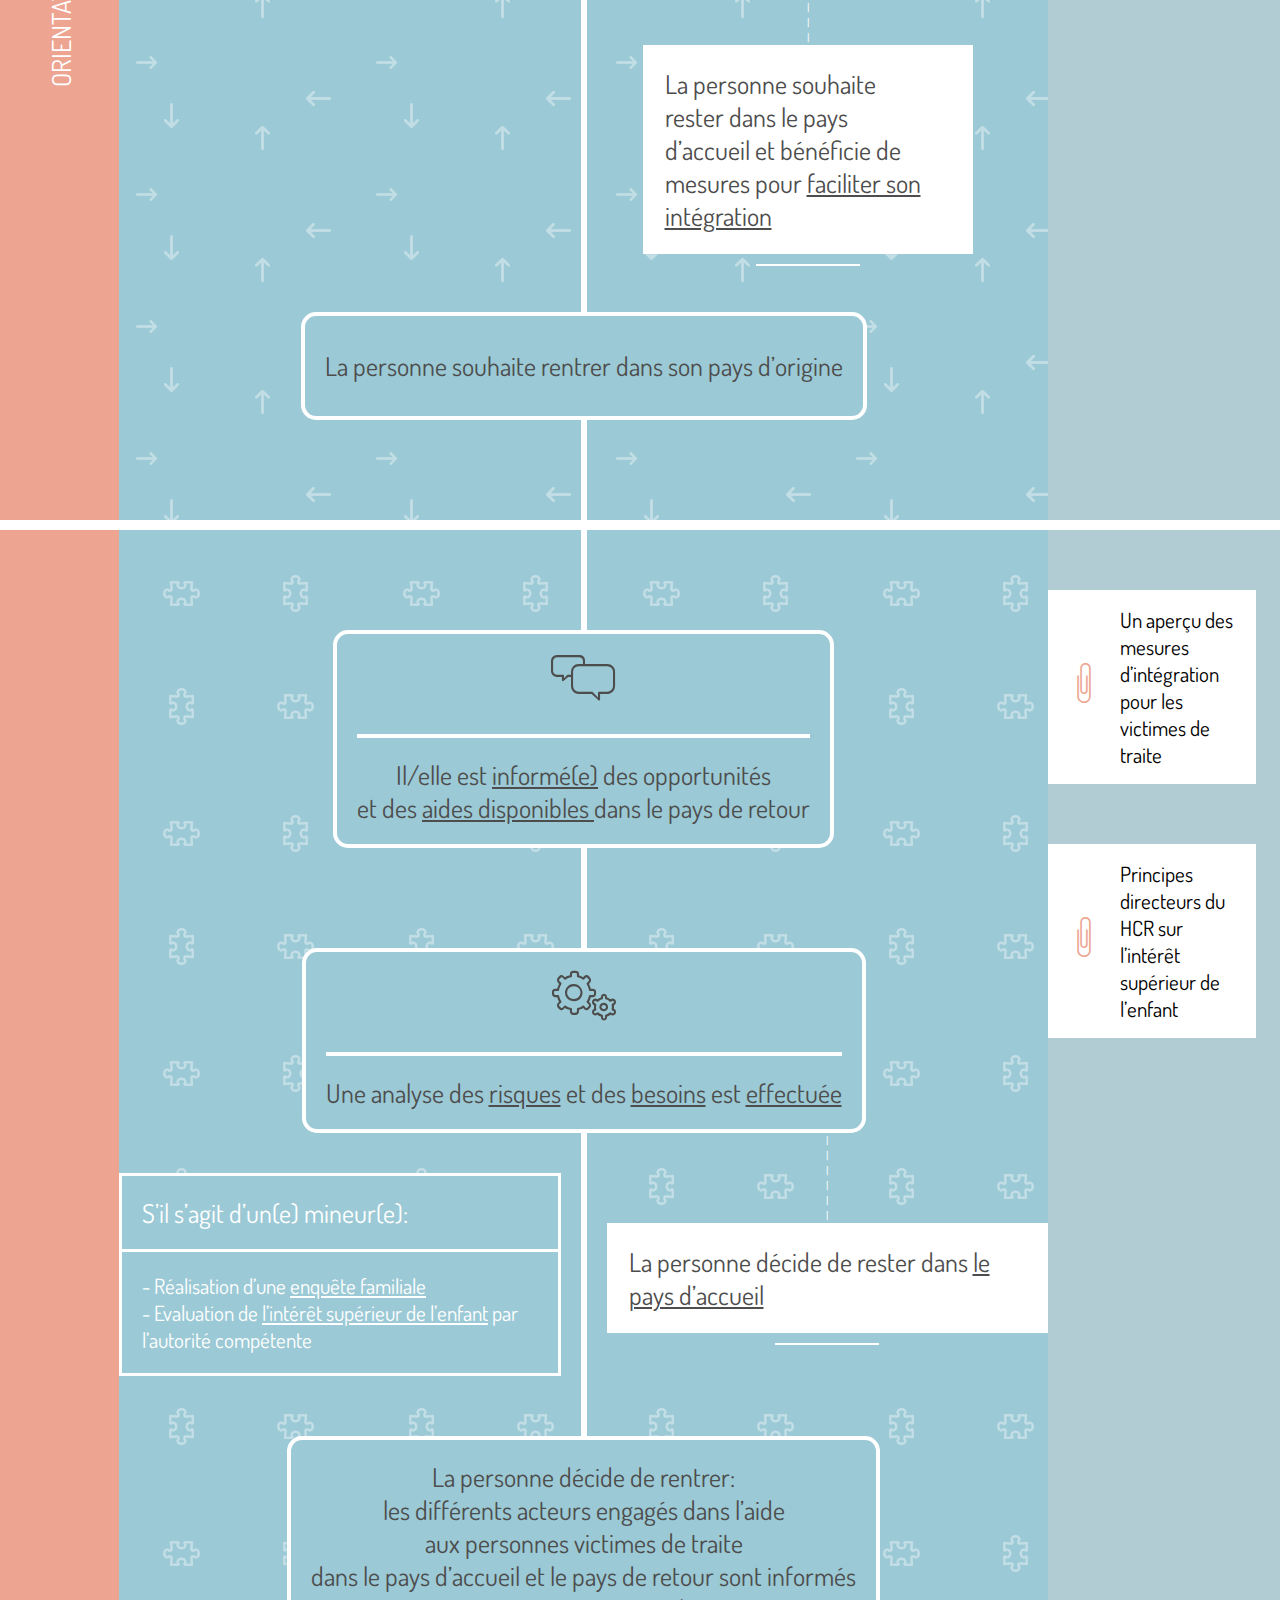
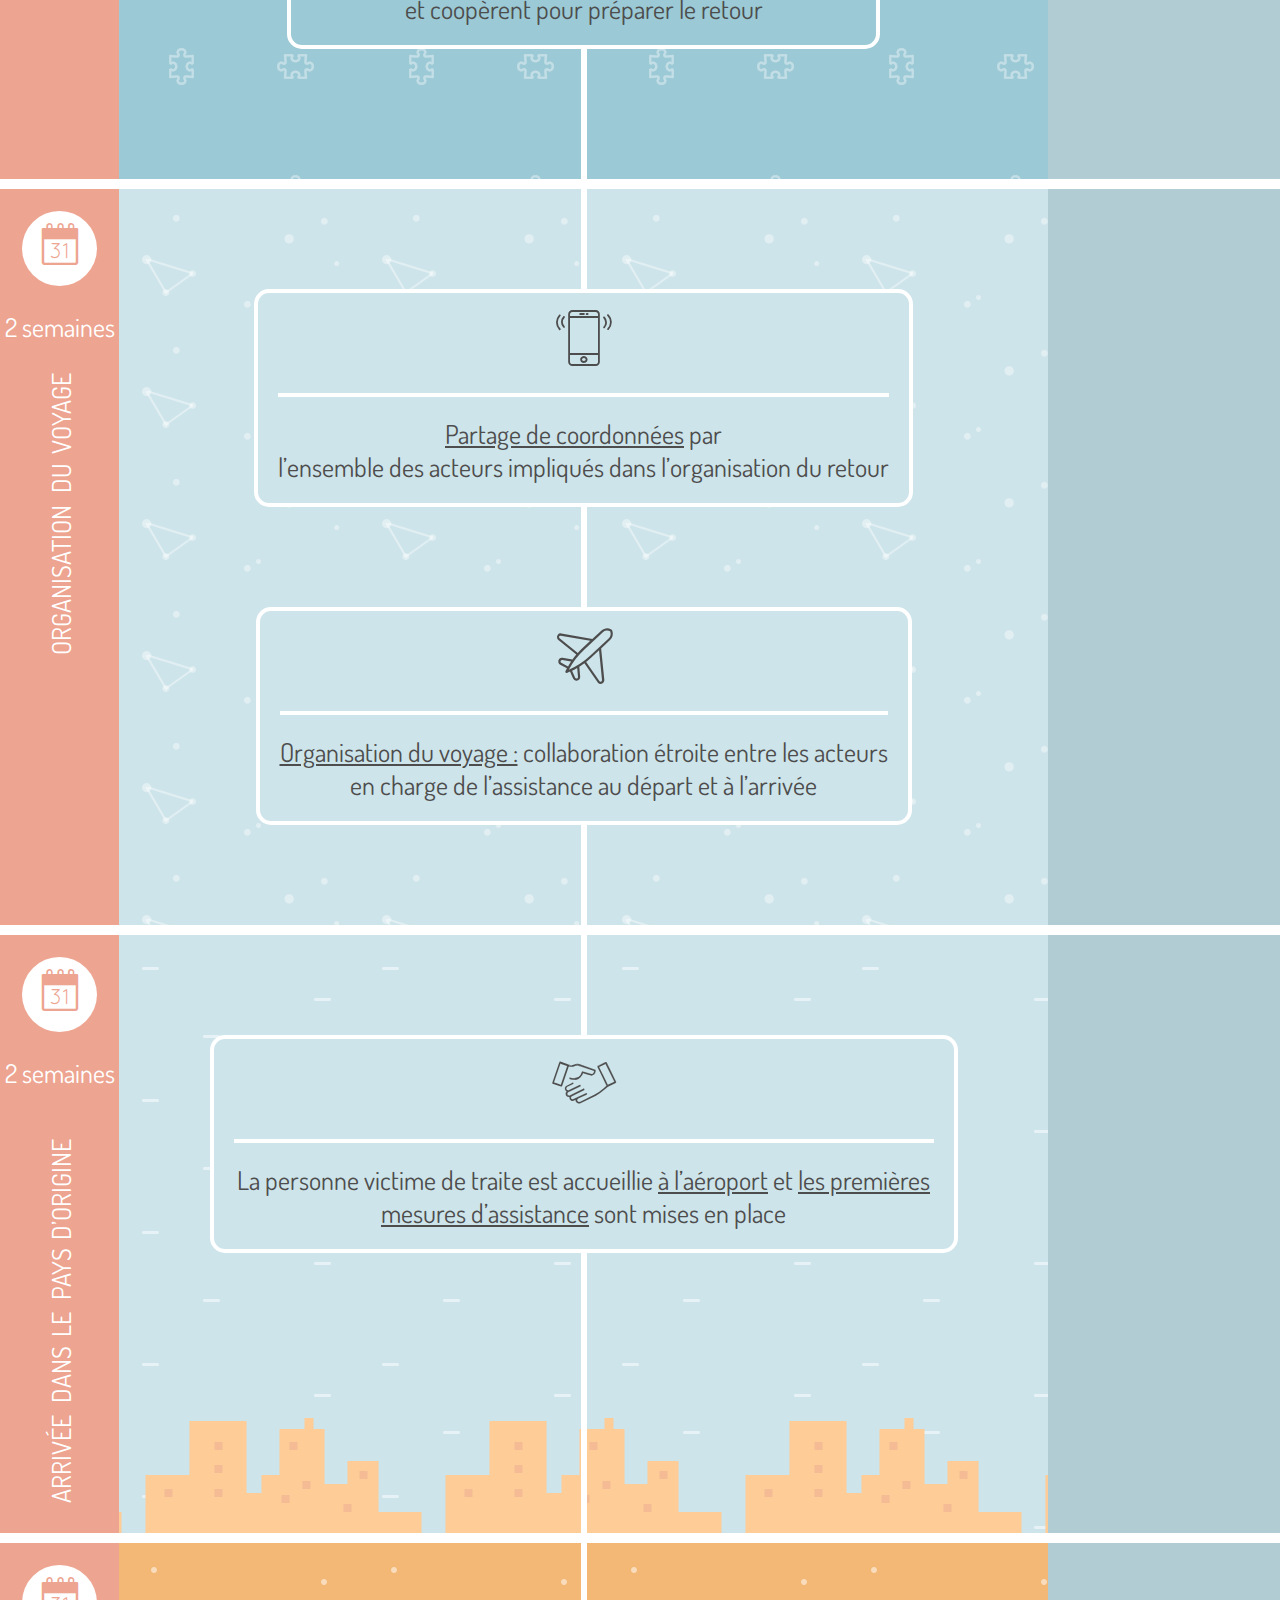
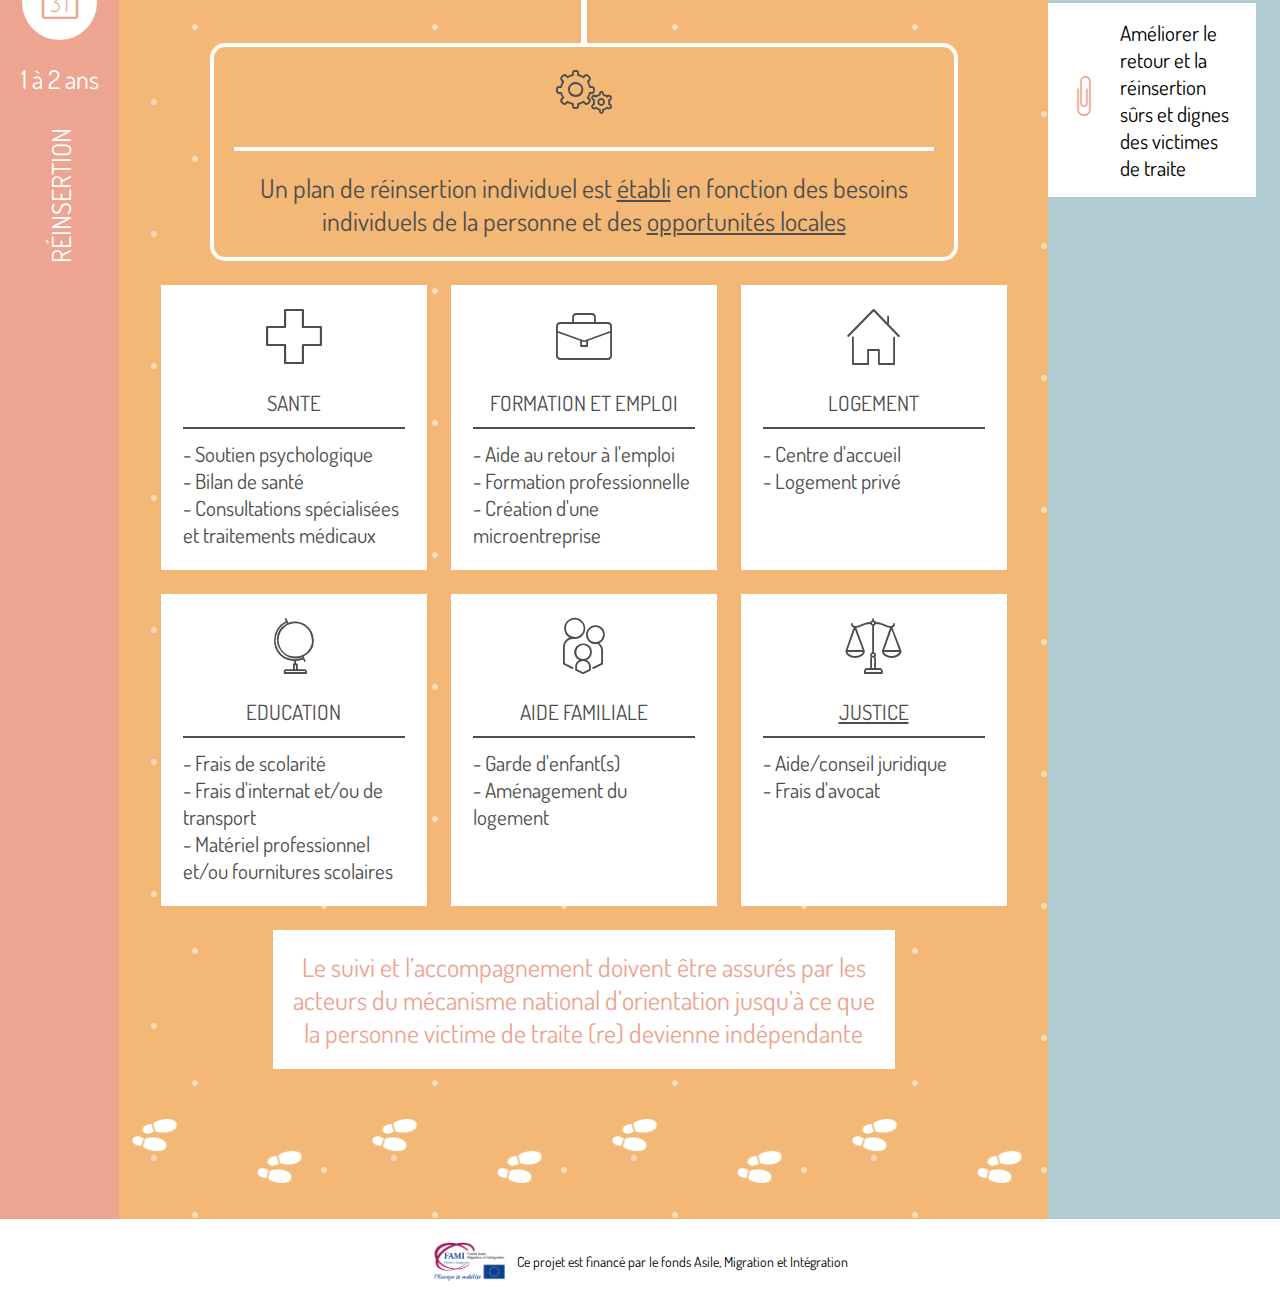
==== commit 44d23d0b: "-change logo and text footer - change pdf to download - modification errors in text" ====
--- a/fr/index.html
+++ b/fr/index.html
@@ -99,7 +99,7 @@
 			<div style="flex-grow:1;display:flex;flex-direction:column;background-color:#629aa7;color:white;background-image:url('images/background/loupe2.png'); ">
 
 				<div style="height:100px;text-align:right;">
-					<a style="color:white;display:block;padding:20px;font-size:14px;" href="Schema.pdf" target="_blank">Télécharger le PDF</a>
+					<a style="color:white;display:block;padding:20px;font-size:14px;" href="Schema_FR_2pages.pdf" target="_blank">Télécharger le PDF</a>
 
 				</div>
 
@@ -107,7 +107,7 @@
 					<div style="min-width:400px;max-width:700px;margin:0 20px;border: 4px solid transparent;border-radius:15px;border-color:white;padding:0 20px;text-align:center; background-color:#629aa7; ">
 						<div class="flex justify-content-center" style="height:100px;font-size:56px;"><i class="icon-bell align-self-center"></i></div>
 						<div class="separator-horizontal"></div>
-						<div style="padding:20px 0;"> <a onclick="showModal('VictimOfTrafficking')" name="VictimOfTraffickingLink" class="open-modal">Une personne victime de la traite</br> des êtres </a> humains est <a onclick="showModal('identified')" name="identifiedLink" class="open-modal">identifiée</a></div>
+						<div style="padding:20px 0;"> <a onclick="showModal('VictimOfTrafficking')" name="VictimOfTraffickingLink" class="open-modal">Une personne victime de la traite</br> des êtres humains</a>  est <a onclick="showModal('identified')" name="identifiedLink" class="open-modal">identifiée</a></div>
 					</div>
 				</div>
 
@@ -115,7 +115,7 @@
 
 					<div style="width:50%;display: table-cell;vertical-align:top;border-style:solid;border-color:white;border-width:0 3px 0 0;text-align:right;">
 
-						<div style="display:inline-block;background-color:white;color:#4d4d4d;padding:22px;margin: 140px 20px 0 0;"><a onclick="showModal('how')" name="howLink" class="open-modal">Comment</a> identifier </br> une personne victime </br> de traite ? ?</div>
+						<div style="display:inline-block;background-color:white;color:#4d4d4d;padding:22px;margin: 140px 20px 0 0;"><a onclick="showModal('how')" name="howLink" class="open-modal">Comment</a> identifier </br> une personne victime </br> de traite ?</div>
 
 					</div>
 					<div style="width:50%;display: table-cell;vertical-align:top;border-style:solid;border-color:white;border-width:0 0 0 3px;">
@@ -586,8 +586,8 @@
 		</div>
 
 		<div class="flex align-self-center justify-content-center" style="text-align:center;padding:22px">
-			<img src="european-flag.svg" style="height:40px;padding-right:12px;">
-			<div class="flex align-self-center justify-content-center" style="font-size:14px;white-space:nowrap;">This project is funded by the EU Asylum, Migration and Integration Fund</div>
+			<img src="Log_FAMI_RVB_EUR.JPG" style="height:40px;padding-right:12px;">
+			<div class="flex align-self-center justify-content-center" style="font-size:14px;white-space:nowrap;">Ce projet est financé par le fonds Asile, Migration et Intégration</div>
 		</div>
 
 	</div>
@@ -598,10 +598,10 @@
 
 		<div>
 			<a onclick="hideModal('VictimOfTrafficking')" title="close" class="close">&times;</a>
-			<h2>Une personne victime de la traite des êtres</h2>
+			<h2>Une personne victime de la traite des êtres humains</h2>
 			<p>La traite des êtres humains est définie par trois éléments:</p>
 			<p>ACTION: recrutement, transport, transfert, accueil, hébergement</p>
-			<p>MOYEN :menace, contrainte ou recours à la force ou tout autre forme de coercicion, enlèvement, abus d’autorité ou de faiblesse, fraude ou tromperie.</p>
+			<p>MOYEN: menace, contrainte ou recours à la force ou tout autre forme de coercition, enlèvement, abus d’autorité ou de faiblesse, fraude ou tromperie.</p>
 			<p>BUT: l’exploitation sexuelle, le travail forcé (domestique, agricole, industriel), l’esclavage ou les pratiques analogues, la servitude, l’obligation à commettre des délits, le prélèvement et trafic d’organes.</p>
 			<p>Le consentement de la victime ne doit pas être considéré dès lors qu'un des moyens listés a été utilisé.</p>
 			<p><i class="icon-light-bulb align-self-center" style="color:#eda490"></i> Pour plus d'information, consultez le Protocole de Palerme et/ou la Convention du Conseil de l'Europe sur la traite des êtres humains.</p>
@@ -651,7 +651,7 @@
 
 		<div>
 			<a onclick="hideModal('how')" title="close" class="close">&times;</a>
-			<h2>How?</h2>
+			<h2>Comment?</h2>
 			<p>Indicateurs principaux.</p>
 			<p>Les victimes de la traite peuvent:</p>
 
@@ -694,7 +694,7 @@
 
 		<div>
 			<a onclick="hideModal('NationalReferralMechanism')" title="close" class="close">&times;</a>
-			<h2>National Referral Mechanism</h2>
+			<h2>mécanisme national d’orientation</h2>
 			<p>"Le mécanisme national d’orientation (MNO) est un mécanisme de coopération dans le cadre duquel les représentants de l’Etat remplissent leurs obligations de protection et de promotion des droits fondamentaux des victimes de la traite, en associant leurs efforts à ceux de la société civile au sein d’un partenariat stratégique" (OSCE, 2006). </p>
 			<p>Le MNO permet d'assurer aux victimes l'accès à (liste non exhaustive): </br>
 			- une protection</br>
@@ -714,7 +714,7 @@
 
 		<div>
 			<a onclick="hideModal('BenefitsFromIntegrationMeasures')" title="close" class="close">&times;</a>
-			<h2>Benefits from integration measures</h2>
+			<h2>faciliter son intégration</h2>
 			<p>Selon les différents pays d'accueil, les dispositifs d'intégration peuvent inclure : un accès à un hébergement, des cours de langues, une formation professionnelle, des services d'assistance psychosociale et de santé, une assistance juridique, etc.</p>
 			<p><i class="icon-light-bulb align-self-center" style="color:#eda490"></i> A noter: l'accès à des dispositifs d'intégration spécifiques et / ou de droit commun dépend souvent du statut administratif de la victime dans le pays d'accueil (en fonction du type de titre de séjour). Il est important de plaider en faveur de l'octroi d'un titre de séjour de longue durée aux victimes de la traite, qui constitue souvent le principal levier d'intégration.</p>
 		</div>
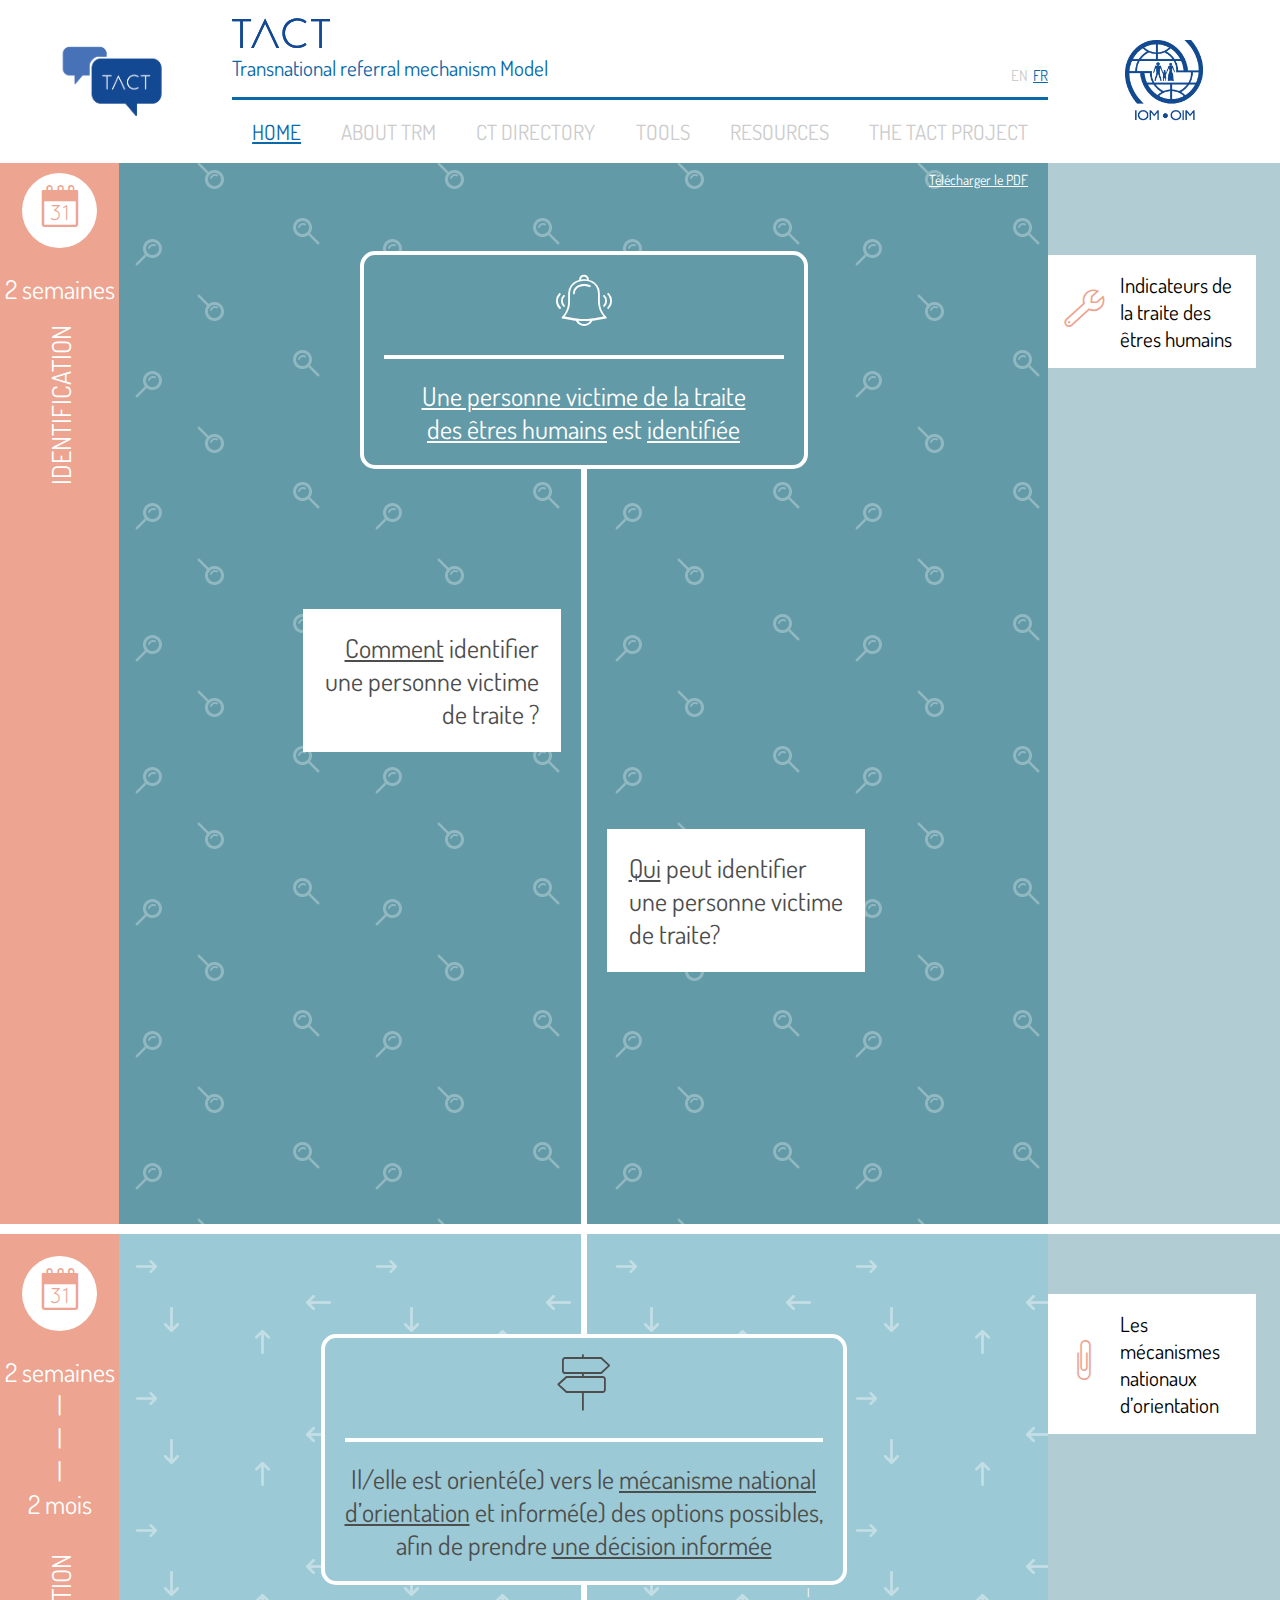
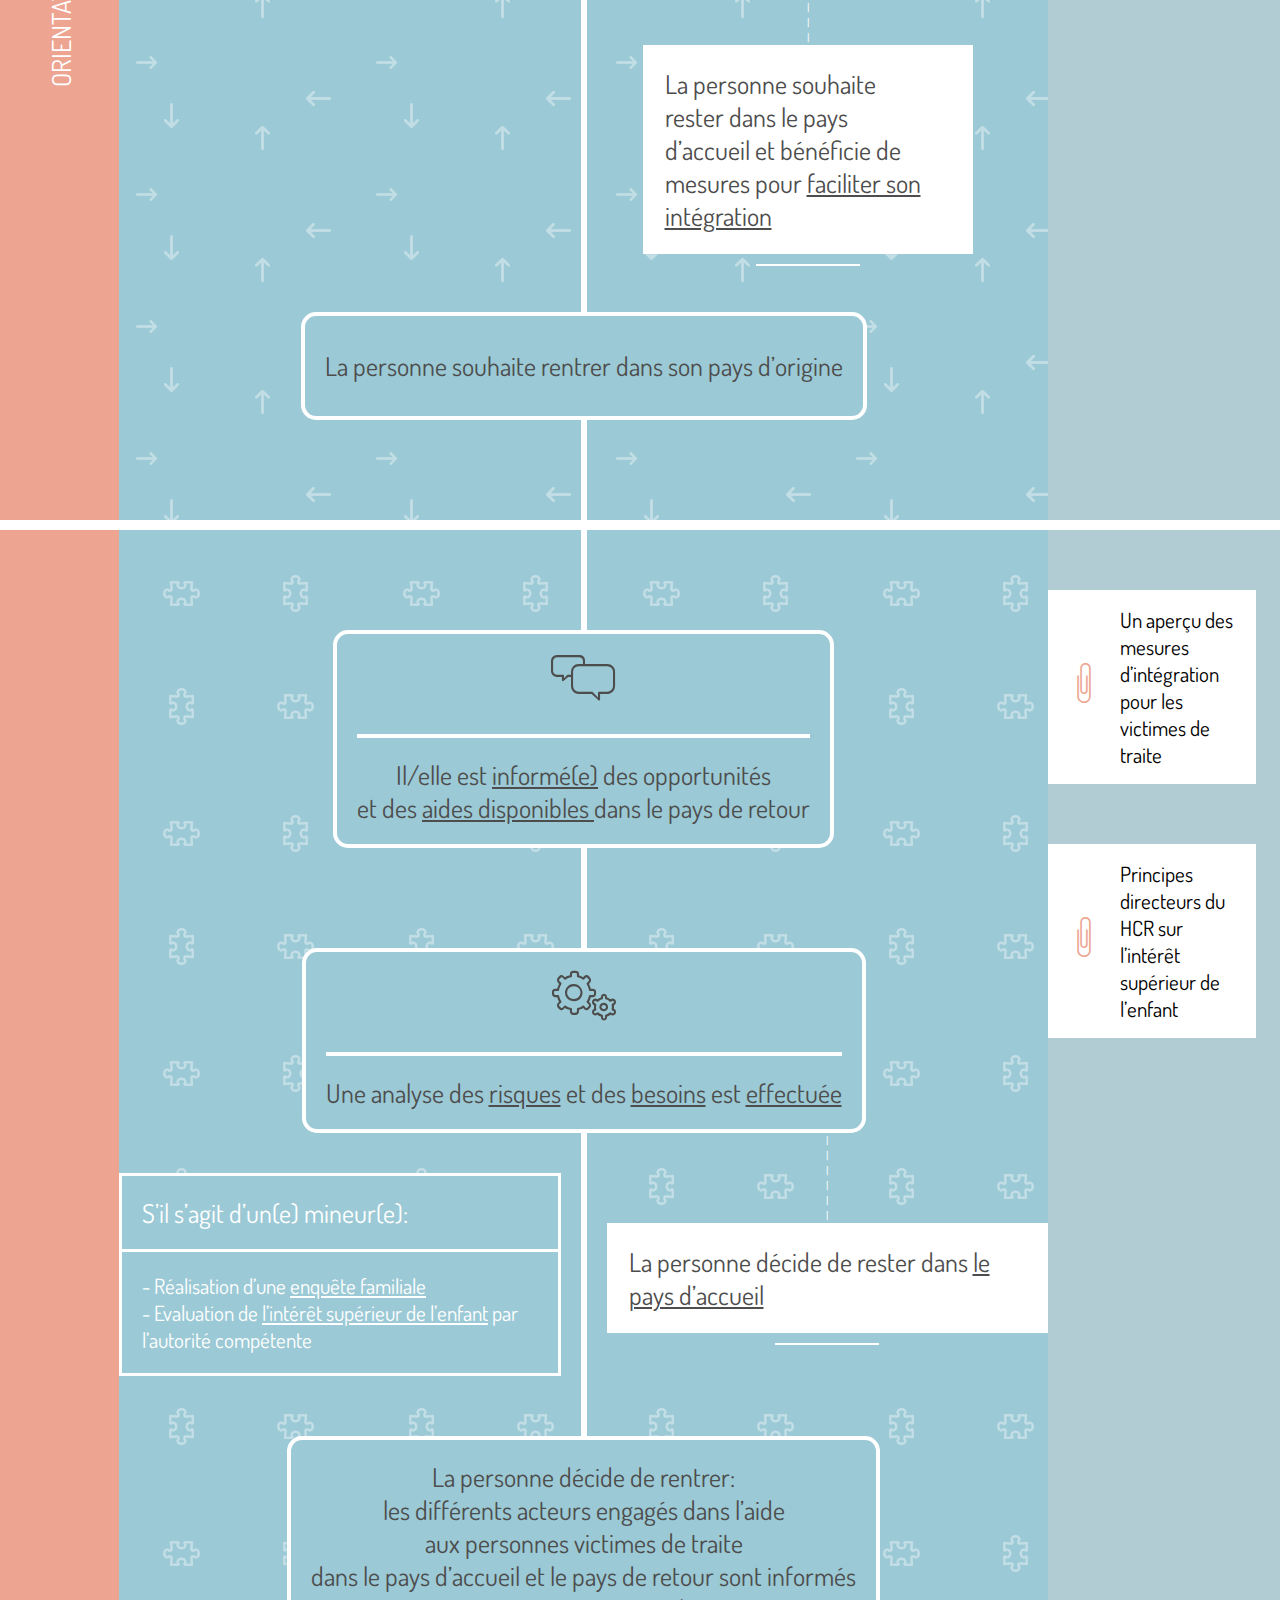
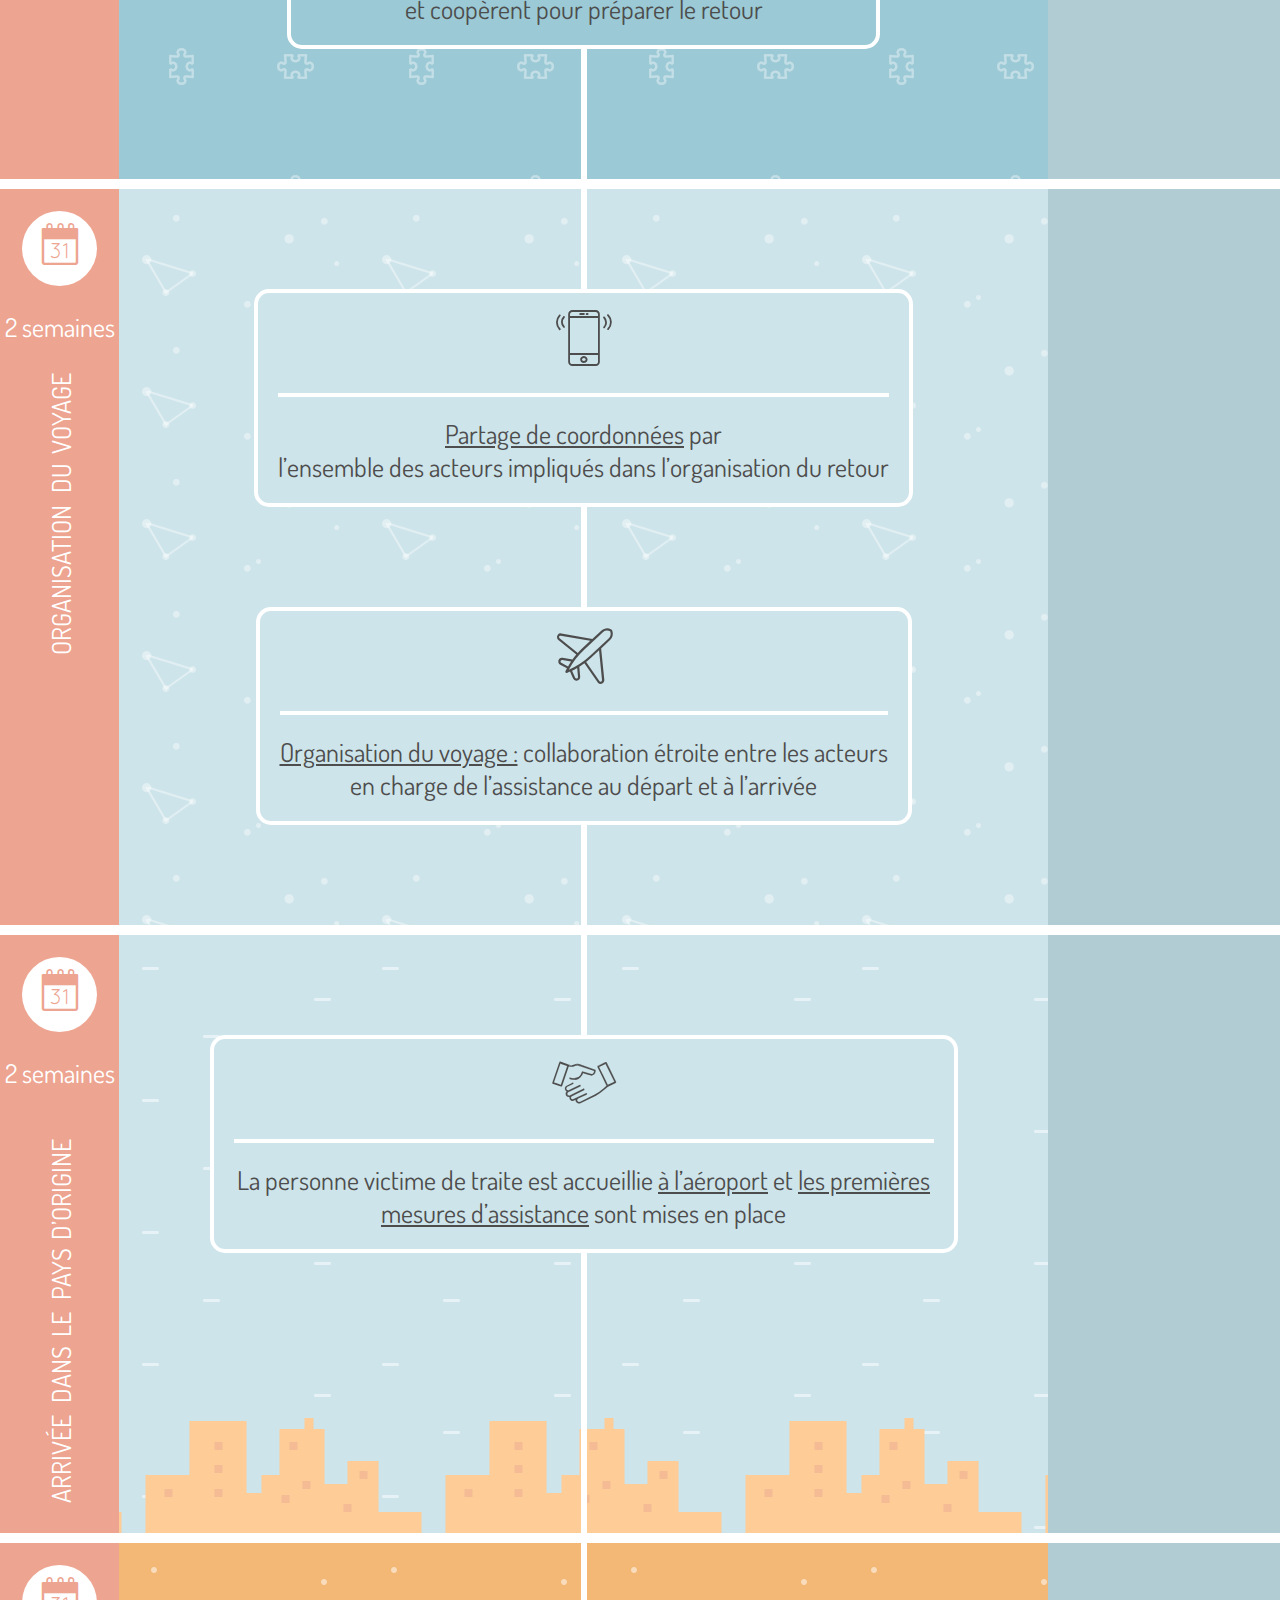
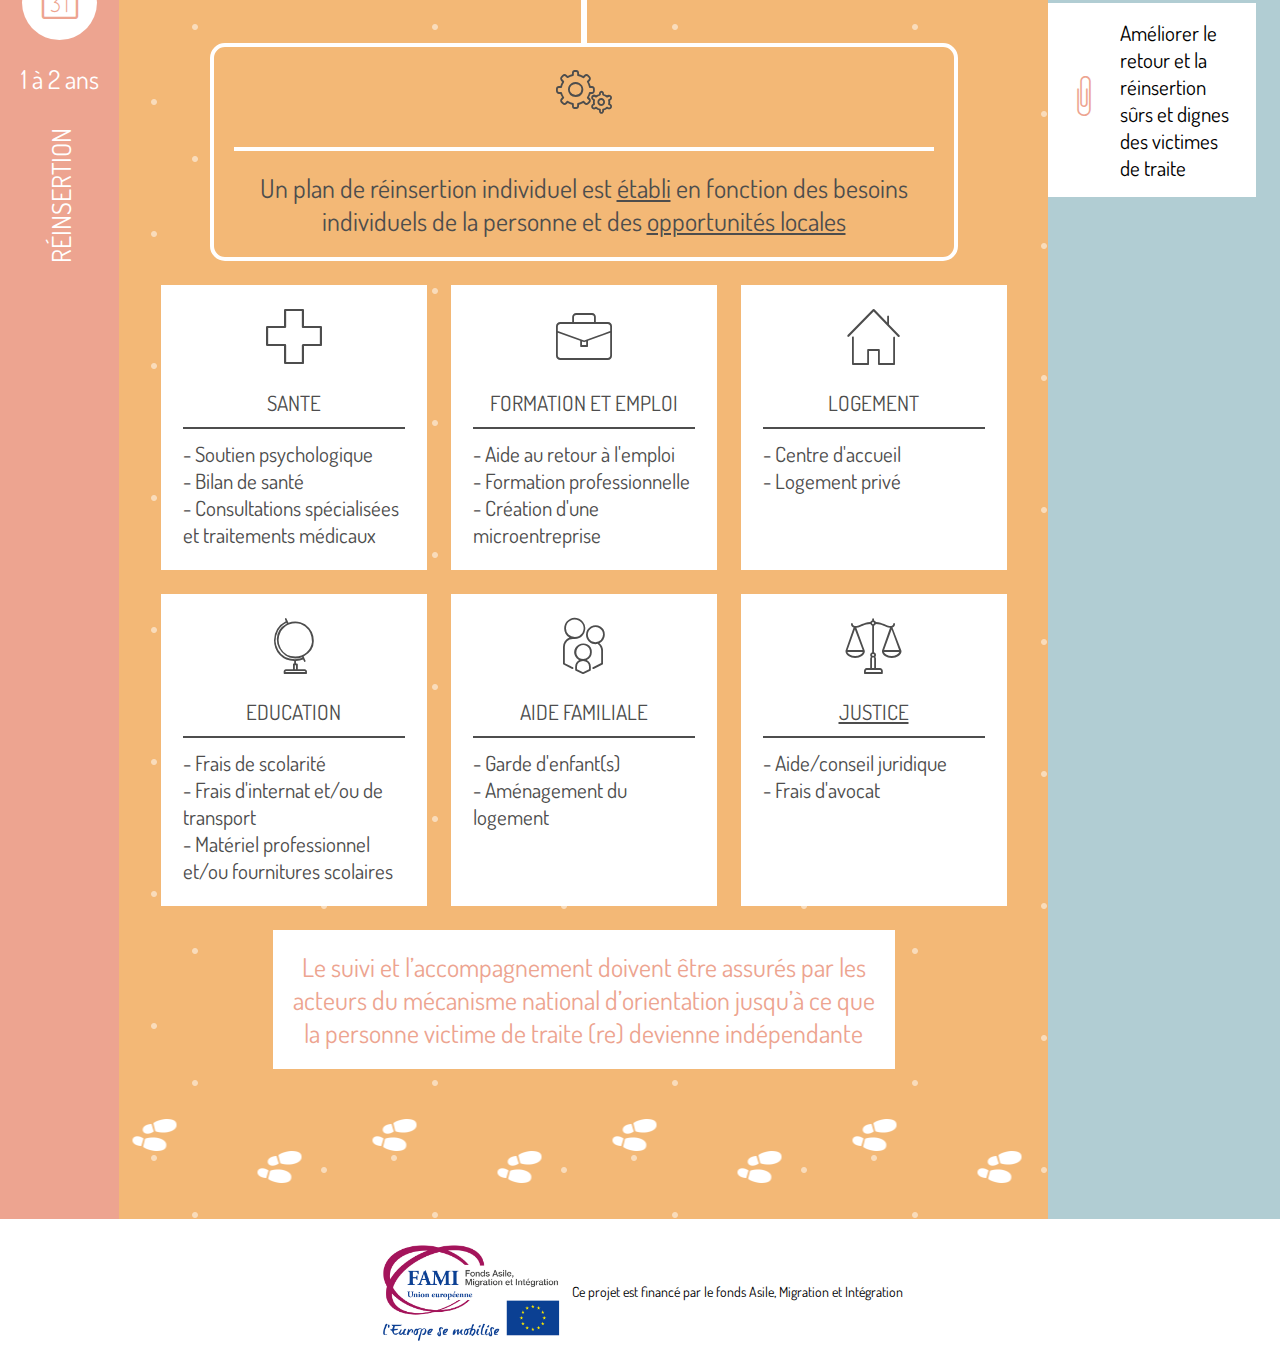
==== commit fc30830c: "change size logo footer change image first tool" ====
--- a/fr/index.html
+++ b/fr/index.html
@@ -586,7 +586,7 @@
 		</div>
 
 		<div class="flex align-self-center justify-content-center" style="text-align:center;padding:22px">
-			<img src="Log_FAMI_RVB_EUR.JPG" style="height:40px;padding-right:12px;">
+			<img src="Log_FAMI_RVB_EUR.JPG" style="height:100px;padding-right:12px;">
 			<div class="flex align-self-center justify-content-center" style="font-size:14px;white-space:nowrap;">Ce projet est financé par le fonds Asile, Migration et Intégration</div>
 		</div>
 
